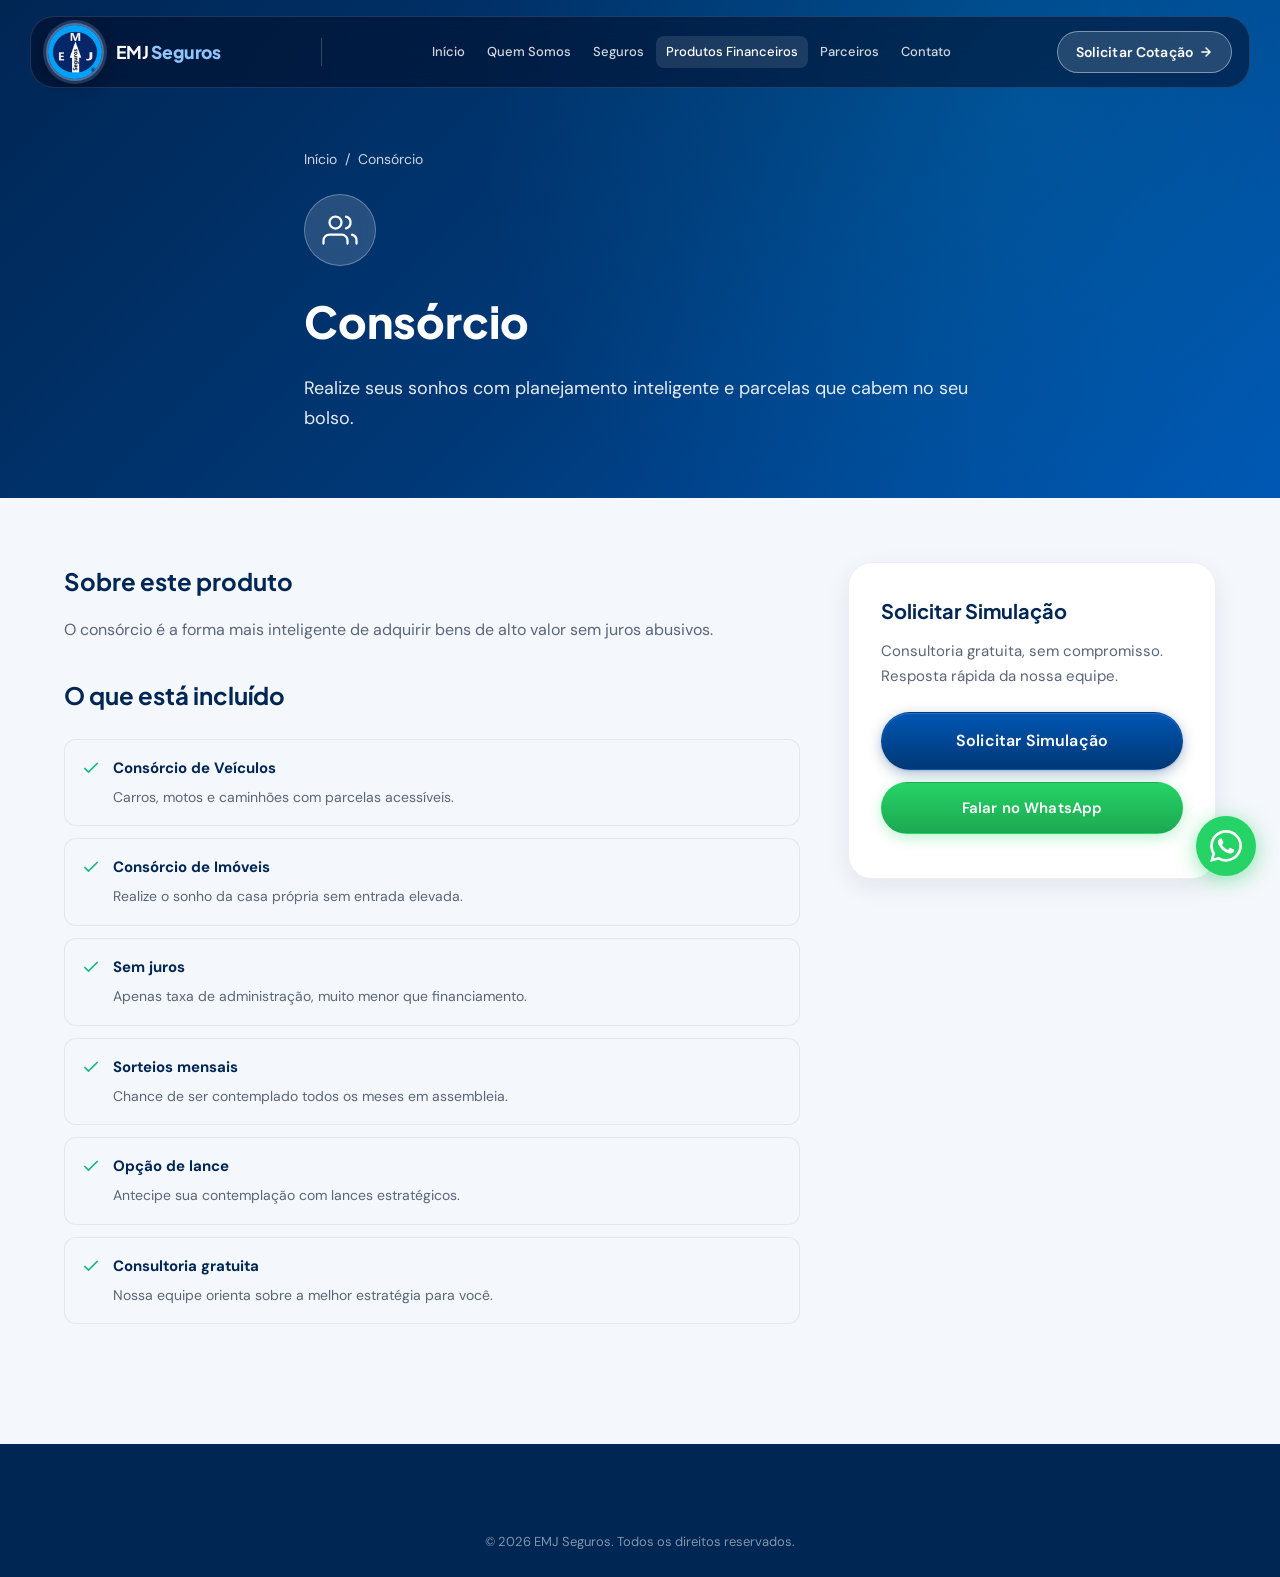
==== pages/consorcio.html @ 007adc5f "Instalação da tag do Google e eventos de conversão" ====
<!DOCTYPE html>
<html lang="pt-BR">
<head>
  <meta charset="UTF-8">
  <meta name="viewport" content="width=device-width, initial-scale=1.0">
  <meta name="description" content="Consórcio EMJ Seguros — veículos, imóveis e investimentos sem juros.">
  <title>Consórcio | EMJ Seguros</title>
  <link rel="stylesheet" href="../style.css">
  <!-- Google tag (gtag.js) -->
  <script async src="https://www.googletagmanager.com/gtag/js?id=G-F6EQVCPVZE"></script>
  <script>
    window.dataLayer = window.dataLayer || [];
    function gtag(){dataLayer.push(arguments);}
    gtag('js', new Date());

    gtag('config', 'G-F6EQVCPVZE');
  </script>
</head>
<body>
  <header class="header scrolled"><div class="container header-inner">
    <a href="../index.html" class="logo">
      <div class="logo-frame"><img src="../assets/logo-emj.png" alt="EMJ Seguros" class="logo-img" width="46" height="46"></div>
      <span class="logo-text">EMJ <strong>Seguros</strong></span>
    </a>
    <div class="logo-divider" aria-hidden="true"></div>
    <nav class="nav"><a href="../index.html#inicio" class="nav-link">Início</a><a href="../index.html#quem-somos" class="nav-link">Quem Somos</a><a href="../index.html#seguros" class="nav-link">Seguros</a><a href="../index.html#produtos-financeiros" class="nav-link active">Produtos Financeiros</a><a href="../index.html#parceiros" class="nav-link">Parceiros</a><a href="../index.html#contato" class="nav-link">Contato</a><a href="../index.html#contato" class="btn btn-primary btn-sm btn-mobile-cta">Solicitar Cotação</a></nav>
    <a href="../index.html#contato" class="btn btn-primary btn-sm header-cta">Solicitar Cotação <svg width="14" height="14" viewBox="0 0 24 24" fill="none" stroke="currentColor" stroke-width="2.5" stroke-linecap="round" stroke-linejoin="round"><path d="M5 12h14M12 5l7 7-7 7"/></svg></a>
    <button class="menu-toggle" aria-label="Abrir menu" aria-expanded="false"><span></span><span></span><span></span></button>
  </div></header>
  <main>
    <section class="page-hero"><div class="container page-hero-content">
      <nav class="breadcrumb"><a href="../index.html">Início</a> / <span>Consórcio</span></nav>
      <div class="page-hero-icon"><svg width="36" height="36" viewBox="0 0 24 24" fill="none" stroke="currentColor" stroke-width="1.5" stroke-linecap="round" stroke-linejoin="round"><path d="M17 21v-2a4 4 0 00-4-4H5a4 4 0 00-4 4v2"/><circle cx="9" cy="7" r="4"/><path d="M23 21v-2a4 4 0 00-3-3.87"/><path d="M16 3.13a4 4 0 010 7.75"/></svg></div>
      <h1>Consórcio</h1>
      <p>Realize seus sonhos com planejamento inteligente e parcelas que cabem no seu bolso.</p>
    </div></section>
    <section class="page-content"><div class="container content-grid">
      <article class="content-main">
        <h2>Sobre este produto</h2>
        <p>O consórcio é a forma mais inteligente de adquirir bens de alto valor sem juros abusivos.</p>
        <h2>O que está incluído</h2>
        <ul class="coverage-list">
          <li class="coverage-item"><svg width="20" height="20" viewBox="0 0 24 24" fill="none" stroke="currentColor" stroke-width="2"><polyline points="20 6 9 17 4 12"/></svg><div><strong>Consórcio de Veículos</strong><span>Carros, motos e caminhões com parcelas acessíveis.</span></div></li>
          <li class="coverage-item"><svg width="20" height="20" viewBox="0 0 24 24" fill="none" stroke="currentColor" stroke-width="2"><polyline points="20 6 9 17 4 12"/></svg><div><strong>Consórcio de Imóveis</strong><span>Realize o sonho da casa própria sem entrada elevada.</span></div></li>
          <li class="coverage-item"><svg width="20" height="20" viewBox="0 0 24 24" fill="none" stroke="currentColor" stroke-width="2"><polyline points="20 6 9 17 4 12"/></svg><div><strong>Sem juros</strong><span>Apenas taxa de administração, muito menor que financiamento.</span></div></li>
          <li class="coverage-item"><svg width="20" height="20" viewBox="0 0 24 24" fill="none" stroke="currentColor" stroke-width="2"><polyline points="20 6 9 17 4 12"/></svg><div><strong>Sorteios mensais</strong><span>Chance de ser contemplado todos os meses em assembleia.</span></div></li>
          <li class="coverage-item"><svg width="20" height="20" viewBox="0 0 24 24" fill="none" stroke="currentColor" stroke-width="2"><polyline points="20 6 9 17 4 12"/></svg><div><strong>Opção de lance</strong><span>Antecipe sua contemplação com lances estratégicos.</span></div></li>
          <li class="coverage-item"><svg width="20" height="20" viewBox="0 0 24 24" fill="none" stroke="currentColor" stroke-width="2"><polyline points="20 6 9 17 4 12"/></svg><div><strong>Consultoria gratuita</strong><span>Nossa equipe orienta sobre a melhor estratégia para você.</span></div></li>
        </ul>
      </article>
      <aside class="sidebar-card">
        <h3>Solicitar Simulação</h3>
        <p>Consultoria gratuita, sem compromisso. Resposta rápida da nossa equipe.</p>
        <a href="../index.html#contato" class="btn btn-primary btn-lg">Solicitar Simulação</a>
        <a href="#" class="btn btn-whatsapp" data-whatsapp="Olá! Gostaria de simular um Consórcio.">Falar no WhatsApp</a>
      </aside>
    </div></section>
  </main>
  <footer class="footer"><div class="container"><div class="footer-bottom"><p>© 2026 EMJ Seguros. Todos os direitos reservados.</p></div></div></footer>
  <a href="#" class="whatsapp-float" aria-label="WhatsApp"><svg viewBox="0 0 24 24" fill="white" xmlns="http://www.w3.org/2000/svg"><path d="M17.472 14.382c-.297-.149-1.758-.867-2.03-.967-.273-.099-.471-.148-.67.15-.197.297-.767.966-.94 1.164-.173.199-.347.223-.644.075-.297-.15-1.255-.463-2.39-1.475-.883-.788-1.48-1.761-1.653-2.059-.173-.297-.018-.458.13-.606.134-.133.298-.347.446-.52.149-.174.198-.298.298-.497.099-.198.05-.371-.025-.52-.075-.149-.669-1.612-.916-2.207-.242-.579-.487-.5-.669-.51-.173-.008-.371-.01-.57-.01-.198 0-.52.074-.792.372-.272.297-1.04 1.016-1.04 2.479 0 1.462 1.065 2.875 1.213 3.074.149.198 2.096 3.2 5.077 4.487.709.306 1.262.489 1.694.625.712.227 1.36.195 1.871.118.571-.085 1.758-.719 2.006-1.413.248-.694.248-1.289.173-1.413-.074-.124-.272-.198-.57-.347m-5.421 7.403h-.004a9.87 9.87 0 01-5.031-1.378l-.361-.214-3.741.982.998-3.648-.235-.374a9.86 9.86 0 01-1.51-5.26c.001-5.45 4.436-9.884 9.888-9.884 2.64 0 5.122 1.03 6.988 2.898a9.825 9.825 0 012.893 6.994c-.003 5.45-4.435 9.884-9.885 9.884m8.413-18.297A11.815 11.815 0 0012.05 0C5.495 0 .16 5.335.157 11.892c0 2.096.547 4.142 1.588 5.945L.057 24l6.305-1.654a11.882 11.882 0 005.683 1.448h.005c6.554 0 11.89-5.335 11.893-11.893a11.821 11.821 0 00-3.48-8.413z"/></svg></a>
  <script src="../script.js"></script>
</body>
</html>
---- style.css ----
/* ============================================================
   EMJ Seguros — Design System
   Navbar flutuante · Hero full-bleed · Cards com imagens
   ============================================================ */
@import url('https://fonts.googleapis.com/css2?family=DM+Sans:opsz,wght@9..40,400;9..40,500;9..40,600;9..40,700&family=Plus+Jakarta+Sans:wght@500;600;700;800&display=swap');

:root {
  --primary:       #003876;
  --primary-dark:  #002654;
  --primary-light: #0056b3;
  --accent:        #00a3e0;
  --accent-soft:   rgba(0,163,224,0.12);
  --success:       #10b981;
  --error:         #ef4444;

  --text:          #1a2332;
  --text-muted:    #5a6578;
  --text-light:    #8892a4;

  --bg:            #f4f7fb;
  --bg-white:      #ffffff;
  --bg-glass:      rgba(255,255,255,0.72);
  --border:        rgba(0,56,118,0.08);
  --border-strong: rgba(0,56,118,0.15);

  --shadow-sm: 0 2px 8px rgba(0,38,84,0.06);
  --shadow-md: 0 8px 24px rgba(0,38,84,0.08);
  --shadow-lg: 0 16px 48px rgba(0,38,84,0.12);
  --shadow-xl: 0 24px 64px rgba(0,38,84,0.16);

  --radius-sm:   8px;
  --radius-md:   12px;
  --radius-lg:   16px;
  --radius-xl:   24px;
  --radius-full: 9999px;

  --font-body:    'DM Sans', system-ui, sans-serif;
  --font-heading: 'Plus Jakarta Sans', system-ui, sans-serif;

  --header-h:  84px;
  --transition: 0.3s cubic-bezier(0.4,0,0.2,1);
  --container: 1200px;
}

*, *::before, *::after { box-sizing: border-box; margin: 0; padding: 0; }

html { scroll-behavior: smooth; scroll-padding-top: var(--header-h); }

body {
  font-family: var(--font-body);
  font-size: 16px;
  line-height: 1.6;
  color: var(--text);
  background: var(--bg);
  overflow-x: hidden;
  -webkit-font-smoothing: antialiased;
}

img  { max-width: 100%; height: auto; display: block; }
a    { color: inherit; text-decoration: none; transition: color var(--transition); }
ul   { list-style: none; }

.container { width: 100%; max-width: var(--container); margin: 0 auto; padding: 0 24px; }
.section    { padding: 96px 0; }

.section-header { text-align: center; max-width: 680px; margin: 0 auto 56px; }

.section-tag {
  display: inline-block;
  font-size: 0.8125rem; font-weight: 600; letter-spacing: 0.08em; text-transform: uppercase;
  color: var(--accent); background: var(--accent-soft);
  padding: 6px 14px; border-radius: var(--radius-full); margin-bottom: 16px;
}

.section-title {
  font-family: var(--font-heading);
  font-size: clamp(1.75rem,4vw,2.5rem); font-weight: 800; line-height: 1.2;
  color: var(--primary-dark); margin-bottom: 16px;
}

.section-subtitle { font-size: 1.0625rem; color: var(--text-muted); line-height: 1.7; }

/* ── Buttons ── */
.btn {
  display: inline-flex; align-items: center; justify-content: center; gap: 8px;
  font-family: var(--font-body); font-size: 0.9375rem; font-weight: 600;
  padding: 13px 26px; border-radius: var(--radius-full); border: 1.5px solid transparent;
  cursor: pointer; transition: all 0.28s cubic-bezier(0.4,0,0.2,1);
  white-space: nowrap; position: relative; overflow: hidden;
  letter-spacing: 0.01em; text-decoration: none;
}

.btn::after {
  content: ''; position: absolute; inset: 0;
  background: linear-gradient(105deg, transparent 40%, rgba(255,255,255,0.18) 50%, transparent 60%);
  transform: translateX(-100%); transition: transform 0.5s ease; pointer-events: none;
}
.btn:hover::after { transform: translateX(100%); }

.btn-primary {
  background: linear-gradient(to bottom, #0056b3 0%, #003876 100%);
  color: #fff; border-color: transparent;
  box-shadow: 0 1px 2px rgba(0,38,84,0.15), 0 4px 14px rgba(0,56,118,0.32), inset 0 1px 0 rgba(255,255,255,0.15);
}
.btn-primary:hover {
  transform: translateY(-2px);
  background: linear-gradient(to bottom, #0069d9 0%, #003876 100%);
  box-shadow: 0 2px 4px rgba(0,38,84,0.10), 0 8px 24px rgba(0,56,118,0.42), inset 0 1px 0 rgba(255,255,255,0.18);
}
.btn-primary:active {
  transform: translateY(0);
  background: linear-gradient(to bottom, #004fa3 0%, #002e5e 100%);
  box-shadow: 0 2px 8px rgba(0,56,118,0.28);
}

.btn-outline {
  background: transparent; color: var(--primary); border-color: var(--primary);
}
.btn-outline:hover { background: var(--primary); color: #fff; box-shadow: 0 4px 14px rgba(0,56,118,0.25); }

.btn-whatsapp {
  background: linear-gradient(to bottom, #25d366 0%, #1da851 100%);
  color: #fff; box-shadow: 0 4px 14px rgba(37,211,102,0.30);
}
.btn-whatsapp:hover {
  transform: translateY(-2px);
  box-shadow: 0 6px 20px rgba(37,211,102,0.42);
  background: linear-gradient(to bottom, #2ee870 0%, #17923f 100%);
}

.btn-hero-ghost {
  background: rgba(255,255,255,0.12); color: #fff;
  border: 1.5px solid rgba(255,255,255,0.5); backdrop-filter: blur(6px);
}
.btn-hero-ghost:hover { background: rgba(255,255,255,0.22); border-color: #fff; transform: translateY(-2px); }

.btn-sm  { padding: 9px 18px; font-size: 0.875rem; gap: 6px; }
.btn-lg  { padding: 15px 32px; font-size: 1rem; gap: 10px; }

.btn svg { transition: transform 0.25s ease; flex-shrink: 0; }
.btn:hover svg { transform: translateX(3px); }

/* ── Header / Navbar flutuante ── */
.header {
  position: fixed;
  top: 16px; left: 50%; transform: translateX(-50%);
  z-index: 1000;
  width: calc(100% - 48px); max-width: 1220px; height: 72px;
  background: rgba(0,10,36,0.52);
  backdrop-filter: blur(20px); -webkit-backdrop-filter: blur(20px);
  border: 1px solid rgba(255,255,255,0.13);
  border-radius: 24px;
  transition: all 0.4s cubic-bezier(0.4,0,0.2,1);
}
.header.scrolled {
  background: #fff;
  backdrop-filter: none;
  border-color: rgba(0,32,96,0.08);
  box-shadow: 0 4px 6px rgba(0,32,96,0.04), 0 12px 32px rgba(0,32,96,0.11);
  top: 12px;
}

/* Links no estado transparente (sobre o hero) */
.header:not(.scrolled) .nav-link         { color: rgba(255,255,255,0.82); }
.header:not(.scrolled) .nav-link:hover,
.header:not(.scrolled) .nav-link.active  { color: #fff; background: rgba(255,255,255,0.11); }
.header:not(.scrolled) .logo-text        { color: #fff; }
.header:not(.scrolled) .logo-text strong { color: #93c5fd; }
.header:not(.scrolled) .menu-toggle span { background: #fff; }
.header:not(.scrolled) .header-cta {
  background: rgba(255,255,255,0.14);
  border: 1.5px solid rgba(255,255,255,0.42);
  color: #fff; box-shadow: none;
}
.header:not(.scrolled) .header-cta:hover {
  background: rgba(255,255,255,0.26);
  border-color: rgba(255,255,255,0.75);
}

/* Separador decorativo entre logo e nav */
.header:not(.scrolled) .logo-divider { background: rgba(255,255,255,0.2); }
.header.scrolled       .logo-divider { background: rgba(0,32,96,0.12); }

.header-inner {
  display: flex; align-items: center; justify-content: space-between;
  height: 100%; padding: 0 8px 0 6px; gap: 16px;
}

/* ── Logo com destaque especial ── */
.logo {
  display: flex; align-items: center; gap: 12px;
  font-family: var(--font-heading); font-weight: 700;
  color: var(--primary); text-decoration: none;
  flex-shrink: 0;
}

/* Moldura ao redor do círculo da logo */
.logo-frame {
  display: flex; align-items: center; justify-content: center;
  width: 58px; height: 58px; border-radius: 50%; flex-shrink: 0;
  overflow: hidden;
  border: 2px solid rgba(255,255,255,0.35);
  box-shadow: 0 0 0 3px rgba(147,197,253,0.22), 0 4px 16px rgba(0,0,0,0.32);
  background: #002060;
  transition: box-shadow var(--transition), transform var(--transition);
}
.logo:hover .logo-frame {
  box-shadow: 0 0 0 4px rgba(147,197,253,0.45), 0 6px 20px rgba(0,0,0,0.36);
  transform: scale(1.05);
}
.header.scrolled .logo-frame {
  border-color: rgba(0,32,96,0.18);
  box-shadow: 0 0 0 3px rgba(0,32,96,0.10), 0 2px 12px rgba(0,32,96,0.18);
}

.logo-img {
  width: 58px; height: 58px; object-fit: cover; display: block;
  transition: transform var(--transition);
}

/* Separador vertical logo | nav */
.logo-divider {
  width: 1px; height: 28px; flex-shrink: 0;
  background: rgba(255,255,255,0.2);
  margin: 0 4px;
}

.logo-text         { font-size: 1.1rem; color: var(--primary-dark); letter-spacing: -0.01em; }
.logo-text strong  { font-weight: 800; color: var(--primary); }

.logo-icon {
  width: 44px; height: 44px;
  background: linear-gradient(135deg, var(--primary) 0%, var(--accent) 100%);
  border-radius: 50%; display: flex; align-items: center; justify-content: center;
  color: #fff; font-size: 0.75rem; font-weight: 800; flex-shrink: 0;
}

.nav { display: flex; align-items: center; gap: 2px; }

.nav-link {
  font-size: 0.8125rem; font-weight: 500; color: var(--text-muted);
  padding: 6px 10px; border-radius: var(--radius-sm); transition: all var(--transition);
  white-space: nowrap;
}
.nav-link:hover, .nav-link.active { color: var(--primary); background: var(--accent-soft); }

.header-cta { flex-shrink: 0; }

.menu-toggle {
  display: none; flex-direction: column; gap: 5px;
  background: none; border: none; cursor: pointer; padding: 8px;
}
.menu-toggle span {
  display: block; width: 24px; height: 2px;
  background: var(--primary); border-radius: 2px; transition: all var(--transition);
}
.menu-toggle.active span:nth-child(1) { transform: rotate(45deg) translate(5px,5px); }
.menu-toggle.active span:nth-child(2) { opacity: 0; }
.menu-toggle.active span:nth-child(3) { transform: rotate(-45deg) translate(5px,-5px); }

/* ── Hero full-bleed ── */
.hero {
  position: relative; min-height: 100vh;
  display: flex; flex-direction: column; justify-content: center;
  padding-top: var(--header-h); overflow: hidden;
}
.hero-bg-img { position: absolute; inset: 0; z-index: 0; }
.hero-bg-img img { width: 100%; height: 100%; object-fit: cover; object-position: center 30%; }
.hero-overlay {
  position: absolute; inset: 0; z-index: 1;
  background: linear-gradient(105deg,
    rgba(0,22,60,0.82) 0%, rgba(0,38,84,0.72) 35%,
    rgba(0,56,118,0.45) 60%, rgba(0,56,118,0.10) 100%);
}
.hero-body {
  position: relative; z-index: 2;
  display: flex; flex-direction: column; justify-content: center;
  min-height: calc(100vh - var(--header-h));
  padding-top: 48px; padding-bottom: 80px;
}
.hero-content { max-width: 640px; }

.hero-badge {
  display: inline-flex; align-items: center; gap: 8px;
  font-size: 0.8125rem; font-weight: 600; color: rgba(255,255,255,0.9);
  background: rgba(255,255,255,0.15); backdrop-filter: blur(8px);
  border: 1px solid rgba(255,255,255,0.25);
  padding: 8px 16px; border-radius: var(--radius-full); margin-bottom: 24px;
  animation: fadeInUp 0.6s ease forwards;
}
.hero-badge-dot { width: 8px; height: 8px; background: #4ade80; border-radius: 50%; animation: pulse 2s infinite; }

.hero-title {
  font-family: var(--font-heading);
  font-size: clamp(2rem,5vw,3.5rem); font-weight: 800; line-height: 1.15;
  color: #fff; margin-bottom: 20px;
  text-shadow: 0 2px 16px rgba(0,0,0,0.3);
  animation: fadeInUp 0.6s ease 0.1s forwards; opacity: 0;
}
.hero-title span { color: #7dd3fc; }

.hero-text {
  font-size: 1.125rem; color: rgba(255,255,255,0.85); line-height: 1.75; margin-bottom: 36px;
  animation: fadeInUp 0.6s ease 0.2s forwards; opacity: 0;
}
.hero-actions {
  display: flex; flex-wrap: wrap; gap: 16px; margin-bottom: 40px;
  animation: fadeInUp 0.6s ease 0.3s forwards; opacity: 0;
}
.hero-trust {
  display: flex; flex-wrap: wrap; gap: 20px;
  animation: fadeInUp 0.6s ease 0.4s forwards; opacity: 0;
}
.hero-trust-item {
  display: flex; align-items: center; gap: 7px;
  font-size: 0.8125rem; font-weight: 500; color: rgba(255,255,255,0.75);
}
.hero-trust-item svg { flex-shrink: 0; opacity: 0.9; }

/* ── Cards ── */
.cards-grid { display: grid; grid-template-columns: repeat(auto-fill,minmax(280px,1fr)); gap: 24px; }

.card {
  background: var(--bg-white); border-radius: var(--radius-lg);
  border: 1px solid var(--border); padding: 32px;
  transition: all var(--transition); box-shadow: var(--shadow-sm);
}
.card:hover { transform: translateY(-4px); box-shadow: var(--shadow-lg); border-color: var(--border-strong); }

.card-icon {
  width: 56px; height: 56px; border-radius: var(--radius-md);
  background: linear-gradient(135deg,var(--accent-soft) 0%,rgba(0,56,118,0.06) 100%);
  display: flex; align-items: center; justify-content: center;
  font-size: 1.5rem; margin-bottom: 20px; transition: transform var(--transition);
}
.card:hover .card-icon { transform: scale(1.08); }
.card-title { font-family: var(--font-heading); font-size: 1.125rem; font-weight: 700; color: var(--primary-dark); margin-bottom: 10px; }
.card-text  { font-size: 0.9375rem; color: var(--text-muted); line-height: 1.65; }

/* ── Diferenciais ── */
.differentials { background: var(--bg-white); }

.diff-grid {
  display: grid;
  grid-template-columns: repeat(3, 1fr);
  border: 1px solid var(--border);
  border-radius: var(--radius-xl);
  overflow: hidden;
  background: var(--bg-white);
  box-shadow: var(--shadow-sm);
}

.diff-item {
  padding: 36px 32px;
  border-right: 1px solid var(--border);
  border-bottom: 1px solid var(--border);
  position: relative;
  transition: background var(--transition);
  overflow: hidden;
}
.diff-item:nth-child(3n)       { border-right: none; }
.diff-item:nth-last-child(-n+3){ border-bottom: none; }
.diff-item:hover               { background: var(--bg); }

.diff-item::before {
  content: '';
  position: absolute;
  top: 0; left: 0; right: 0;
  height: 2px;
  background: linear-gradient(90deg, var(--accent) 0%, var(--primary) 100%);
  transform: scaleX(0);
  transform-origin: left;
  transition: transform 0.35s cubic-bezier(0.4,0,0.2,1);
}
.diff-item:hover::before { transform: scaleX(1); }

.diff-icon {
  width: 44px; height: 44px;
  background: var(--accent-soft);
  border-radius: var(--radius-md);
  display: flex; align-items: center; justify-content: center;
  color: var(--accent);
  margin-bottom: 20px;
  transition: background var(--transition), color var(--transition);
}
.diff-item:hover .diff-icon {
  background: var(--primary);
  color: #fff;
}

.diff-title {
  font-family: var(--font-heading);
  font-size: 1rem; font-weight: 700;
  color: var(--primary-dark);
  margin-bottom: 10px;
  line-height: 1.3;
}

.diff-text {
  font-size: 0.875rem;
  color: var(--text-muted);
  line-height: 1.7;
  margin: 0;
}

@media (max-width: 900px) {
  .diff-grid { grid-template-columns: repeat(2, 1fr); }
  .diff-item:nth-child(3n)       { border-right: 1px solid var(--border); }
  .diff-item:nth-child(2n)       { border-right: none; }
  .diff-item:nth-last-child(-n+3){ border-bottom: 1px solid var(--border); }
  .diff-item:nth-last-child(-n+2){ border-bottom: none; }
}

@media (max-width: 560px) {
  .diff-grid { grid-template-columns: 1fr; }
  .diff-item { border-right: none !important; }
  .diff-item:last-child { border-bottom: none; }
  .diff-item:nth-last-child(-n+2){ border-bottom: 1px solid var(--border); }
}

/* ── About ── */
.about-grid { display: grid; grid-template-columns: 1fr 1fr; gap: 64px; align-items: center; }
.about-image { border-radius: var(--radius-xl); overflow: hidden; box-shadow: var(--shadow-lg); position: relative; }

.about-image--logo {
  display: flex;
  align-items: center;
  justify-content: center;
  background: linear-gradient(135deg, var(--primary-dark) 0%, var(--primary) 55%, var(--primary-light) 100%);
  padding: 64px 48px;
  box-shadow: var(--shadow-xl);
}
.about-image--logo img {
  width: 100%;
  max-width: 260px;
  height: auto;
}
.about-image img { width: 100%; aspect-ratio: 4/3; object-fit: cover; }
.about-image::after { content:''; position:absolute; inset:0; border:1px solid var(--border); border-radius:var(--radius-xl); pointer-events:none; }
.about-content p { color: var(--text-muted); margin-bottom: 16px; line-height: 1.75; }
.about-content p:last-of-type { margin-bottom: 32px; }

.stats-grid { display: grid; grid-template-columns: repeat(2,1fr); gap: 20px; }
.stat-item {
  background: var(--bg); border-radius: var(--radius-lg); padding: 24px; text-align: center;
  border: 1px solid var(--border); transition: all var(--transition);
}
.stat-item:hover { background: var(--bg-white); box-shadow: var(--shadow-md); }
.stat-number { font-family: var(--font-heading); font-size: 2rem; font-weight: 800; color: var(--primary); line-height: 1; margin-bottom: 6px; }
.stat-label  { font-size: 0.8125rem; color: var(--text-muted); font-weight: 500; }

/* ── Products ── */
.products { background: var(--bg); }
.product-card {
  background: var(--bg-white); border-radius: var(--radius-lg); overflow: hidden;
  border: 1px solid var(--border); box-shadow: var(--shadow-sm);
  transition: all var(--transition); display: flex; flex-direction: column;
}
.product-card:hover { transform: translateY(-6px); box-shadow: var(--shadow-lg); }

.product-card-image { height: 180px; overflow: hidden; position: relative; background: var(--bg); }
.product-card-image img {
  width: 100%; height: 100%; object-fit: cover; object-position: center;
  transition: transform 0.5s cubic-bezier(0.4,0,0.2,1);
}
.product-card:hover .product-card-image img { transform: scale(1.06); }
.product-card-image::after {
  content:''; position:absolute; bottom:0; left:0; right:0; height:40%;
  background: linear-gradient(to top,rgba(0,22,60,0.18),transparent); pointer-events:none;
}

.product-card-body { padding: 24px; flex: 1; display: flex; flex-direction: column; }
.product-card-title { font-family: var(--font-heading); font-size: 1.125rem; font-weight: 700; color: var(--primary-dark); margin-bottom: 10px; }
.product-card-text  { font-size: 0.875rem; color: var(--text-muted); line-height: 1.6; margin-bottom: 20px; flex: 1; }
.product-card-link  { display: inline-flex; align-items: center; gap: 6px; font-size: 0.875rem; font-weight: 600; color: var(--accent); transition: gap var(--transition); }
.product-card:hover .product-card-link { gap: 10px; }

/* ── Financial ── */
.financial { background: var(--bg-white); }

/* ── Serviços Residenciais ── */
.services-residenciais { background: var(--bg); }

.services-more-banner {
  display: flex;
  align-items: center;
  gap: 28px;
  margin-top: 40px;
  padding: 28px 36px;
  background: linear-gradient(135deg, var(--primary-dark) 0%, var(--primary) 60%, var(--primary-light) 100%);
  border-radius: var(--radius-xl);
  color: #fff;
  position: relative;
  overflow: hidden;
}
.services-more-banner::before {
  content: '';
  position: absolute;
  inset: 0;
  background: radial-gradient(circle at 90% 50%, rgba(0,163,224,0.18) 0%, transparent 55%);
  pointer-events: none;
}

.services-more-icons {
  display: flex;
  gap: 8px;
  flex-shrink: 0;
  position: relative;
  z-index: 1;
}
.services-more-icons span {
  width: 46px; height: 46px;
  background: rgba(255,255,255,0.14);
  border: 1px solid rgba(255,255,255,0.22);
  border-radius: var(--radius-md);
  display: flex; align-items: center; justify-content: center;
  font-size: 1.3rem;
  backdrop-filter: blur(4px);
  transition: background var(--transition);
}
.services-more-icons span:hover { background: rgba(255,255,255,0.24); }

.services-more-text {
  flex: 1;
  position: relative;
  z-index: 1;
}
.services-more-text strong {
  display: block;
  font-family: var(--font-heading);
  font-size: 1.125rem;
  font-weight: 700;
  margin-bottom: 6px;
}
.services-more-text span {
  font-size: 0.9375rem;
  opacity: 0.85;
  line-height: 1.5;
}

.services-more-banner .btn { position: relative; z-index: 1; flex-shrink: 0; }

/* ── Partners — Marquee infinito ── */
.partners { background: var(--bg); }

.partners-marquee-wrap {
  position: relative; overflow: hidden;
  mask-image: linear-gradient(to right,transparent 0%,black 8%,black 92%,transparent 100%);
  -webkit-mask-image: linear-gradient(to right,transparent 0%,black 8%,black 92%,transparent 100%);
}

.partners-marquee { display: flex; width: max-content; }
.partners-track   { display: flex; gap: 20px; padding: 8px 10px; animation: marqueeScroll 32s linear infinite; flex-shrink: 0; }

@keyframes marqueeScroll {
  0%   { transform: translateX(0); }
  100% { transform: translateX(-50%); }
}

.partner-logo {
  background: var(--bg-white); border: 1px solid var(--border); border-radius: var(--radius-lg);
  padding: 18px 28px; display: flex; align-items: center; justify-content: center;
  min-width: 160px; min-height: 90px;
  transition: all var(--transition); flex-shrink: 0; box-shadow: var(--shadow-sm);
}
.partner-logo:hover { transform: translateY(-4px); box-shadow: var(--shadow-md); border-color: var(--accent); }

.partner-logo img {
  max-width: 130px; max-height: 56px;
  width: auto; height: auto;
  object-fit: contain;
}

/* ── Testimonials ── */
.testimonials { background: var(--bg-white); }
.testimonial-carousel { position: relative; max-width: 720px; margin: 0 auto; overflow: hidden; }
.testimonial-track    { display: flex; transition: transform 0.5s cubic-bezier(0.4,0,0.2,1); }
.testimonial-slide    { min-width: 100%; padding: 0 8px; }

.testimonial-card { background: var(--bg); border-radius: var(--radius-xl); padding: 40px; border: 1px solid var(--border); text-align: center; }
.testimonial-stars  { color: #fbbf24; font-size: 1.25rem; letter-spacing: 4px; margin-bottom: 20px; }
.testimonial-text   { font-size: 1.0625rem; color: var(--text); line-height: 1.75; font-style: italic; margin-bottom: 24px; }
.testimonial-author strong { display: block; font-weight: 700; color: var(--primary-dark); }
.testimonial-author span   { font-size: 0.875rem; color: var(--text-muted); }

.testimonial-dots       { display: flex; justify-content: center; gap: 8px; margin-top: 32px; }
.testimonial-dot        { width: 10px; height: 10px; border-radius: 50%; background: var(--border-strong); border: none; cursor: pointer; transition: all var(--transition); padding: 0; }
.testimonial-dot.active { background: var(--primary); width: 28px; border-radius: var(--radius-full); }

/* ── Contact / Form ── */
.contact { background: linear-gradient(180deg,var(--bg) 0%,#e8f2fa 100%); }
.contact-wrapper { display: grid; grid-template-columns: 1fr 1.2fr; gap: 48px; align-items: start; }

.contact-info h3  { font-family: var(--font-heading); font-size: 1.5rem; font-weight: 700; color: var(--primary-dark); margin-bottom: 16px; }
.contact-info > p { color: var(--text-muted); margin-bottom: 32px; line-height: 1.7; }
.contact-list li  { display: flex; align-items: flex-start; gap: 14px; margin-bottom: 20px; color: var(--text-muted); }
.contact-list-icon { width: 44px; height: 44px; background: var(--accent-soft); border-radius: var(--radius-md); display: flex; align-items: center; justify-content: center; flex-shrink: 0; color: var(--primary); }

.contact-form-card { background: var(--bg-white); border-radius: var(--radius-xl); padding: 40px; box-shadow: var(--shadow-lg); border: 1px solid var(--border); }
.form-group       { margin-bottom: 20px; }
.form-group label { display: block; font-size: 0.875rem; font-weight: 600; color: var(--text); margin-bottom: 8px; }
.form-group label .required { color: var(--error); }

.form-control {
  width: 100%; padding: 14px 16px;
  font-family: var(--font-body); font-size: 0.9375rem; color: var(--text);
  background: var(--bg); border: 1px solid var(--border-strong); border-radius: var(--radius-md);
  transition: all var(--transition);
}
.form-control:focus { outline: none; border-color: var(--accent); box-shadow: 0 0 0 3px var(--accent-soft); background: var(--bg-white); }
.form-control.error { border-color: var(--error); box-shadow: 0 0 0 3px rgba(239,68,68,0.1); }

textarea.form-control { min-height: 120px; resize: vertical; }

.form-error        { font-size: 0.8125rem; color: var(--error); margin-top: 6px; display: none; }
.form-error.visible{ display: block; }

.form-submit { width: 100%; margin-top: 8px; }
.form-note   { font-size: 0.75rem; color: var(--text-light); margin-top: 16px; text-align: center; }

.form-success       { display: none; text-align: center; padding: 32px; }
.form-success.visible{ display: block; }
.form-success-icon  { width: 64px; height: 64px; background: rgba(16,185,129,0.12); border-radius: 50%; display: flex; align-items: center; justify-content: center; margin: 0 auto 16px; font-size: 1.75rem; }
.form-body.hidden   { display: none; }

/* ── Footer ── */
.footer { background: var(--primary-dark); color: rgba(255,255,255,0.85); padding: 64px 0 0; }
.footer-grid { display: grid; grid-template-columns: 1.5fr repeat(3,1fr); gap: 40px; padding-bottom: 48px; border-bottom: 1px solid rgba(255,255,255,0.1); }
.footer .logo { color: #fff; margin-bottom: 16px; }
.footer-desc  { font-size: 0.9375rem; line-height: 1.7; opacity: 0.8; margin-bottom: 24px; }

.footer-social   { display: flex; gap: 12px; }
.footer-social a { width: 40px; height: 40px; border-radius: var(--radius-md); background: rgba(255,255,255,0.1); display: flex; align-items: center; justify-content: center; transition: all var(--transition); }
.footer-social a:hover { background: var(--accent); transform: translateY(-2px); }

.footer-title { font-family: var(--font-heading); font-size: 0.9375rem; font-weight: 700; color: #fff; margin-bottom: 20px; text-transform: uppercase; letter-spacing: 0.05em; }
.footer-links li   { margin-bottom: 10px; }
.footer-links a    { font-size: 0.875rem; opacity: 0.75; transition: all var(--transition); }
.footer-links a:hover { opacity: 1; color: var(--accent); padding-left: 4px; }
.footer-bottom { padding: 24px 0; text-align: center; font-size: 0.8125rem; opacity: 0.6; }

/* ── WhatsApp Float ── */
.whatsapp-float {
  position: fixed; bottom: 24px; right: 24px; z-index: 999;
  width: 60px; height: 60px; background: #25d366; border-radius: 50%;
  display: flex; align-items: center; justify-content: center;
  box-shadow: 0 4px 20px rgba(37,211,102,0.5);
  transition: all var(--transition); animation: whatsappPulse 2s infinite;
}
.whatsapp-float:hover { transform: scale(1.1); }
.whatsapp-float svg   { width: 32px; height: 32px; fill: #fff; }

/* ── Page Hero (sub-páginas) ── */
.page-hero {
  padding: calc(var(--header-h) + 64px) 0 64px;
  background: linear-gradient(135deg,var(--primary-dark) 0%,var(--primary) 50%,var(--primary-light) 100%);
  color: #fff; position: relative; overflow: hidden;
}
.page-hero::before { content:''; position:absolute; inset:0; background:radial-gradient(circle at 80% 20%,rgba(0,163,224,0.2) 0%,transparent 50%); }
.page-hero-content { position: relative; z-index: 1; max-width: 720px; }
.page-hero-icon {
  display: inline-flex; align-items: center; justify-content: center;
  width: 72px; height: 72px; margin-bottom: 20px; border-radius: 50%;
  background: rgba(255,255,255,0.15); backdrop-filter: blur(8px);
  border: 1.5px solid rgba(255,255,255,0.3);
  color: #fff;
}
.page-hero-icon svg { width: 36px; height: 36px; }
.page-hero h1      { font-family: var(--font-heading); font-size: clamp(1.75rem,4vw,2.75rem); font-weight: 800; margin-bottom: 16px; }
.page-hero p       { font-size: 1.125rem; opacity: 0.9; line-height: 1.7; }

.breadcrumb { display: flex; align-items: center; gap: 8px; font-size: 0.875rem; margin-bottom: 24px; opacity: 0.8; }
.breadcrumb a:hover { opacity: 1; color: var(--accent); }

.page-content { padding: 64px 0 96px; }
.content-grid { display: grid; grid-template-columns: 2fr 1fr; gap: 48px; align-items: start; }

.content-main h2 { font-family: var(--font-heading); font-size: 1.5rem; font-weight: 700; color: var(--primary-dark); margin: 32px 0 16px; }
.content-main h2:first-child { margin-top: 0; }
.content-main p  { color: var(--text-muted); line-height: 1.75; margin-bottom: 16px; }

.coverage-list  { display: grid; gap: 12px; margin: 24px 0; }
.coverage-item  { display: flex; align-items: flex-start; gap: 12px; padding: 16px; background: var(--bg); border-radius: var(--radius-md); border: 1px solid var(--border); }
.coverage-item svg    { color: var(--success); flex-shrink: 0; margin-top: 2px; }
.coverage-item strong { display: block; font-size: 0.9375rem; color: var(--primary-dark); margin-bottom: 4px; }
.coverage-item span   { font-size: 0.875rem; color: var(--text-muted); }

.sidebar-card {
  background: var(--bg-white); border-radius: var(--radius-xl); padding: 32px;
  border: 1px solid var(--border); box-shadow: var(--shadow-md);
  position: sticky; top: calc(var(--header-h) + 24px);
}
.sidebar-card h3   { font-family: var(--font-heading); font-size: 1.25rem; font-weight: 700; color: var(--primary-dark); margin-bottom: 12px; }
.sidebar-card p    { font-size: 0.9375rem; color: var(--text-muted); margin-bottom: 24px; line-height: 1.65; }
.sidebar-card .btn { width: 100%; margin-bottom: 12px; }

.benefits-grid { display: grid; grid-template-columns: repeat(auto-fill,minmax(240px,1fr)); gap: 20px; margin: 32px 0; }
.benefit-box {
  background: var(--bg-white); border: 1px solid var(--border); border-radius: var(--radius-lg);
  padding: 24px; text-align: center; transition: all var(--transition);
}
.benefit-box:hover { box-shadow: var(--shadow-md); transform: translateY(-2px); }
.benefit-box-icon { font-size: 2rem; margin-bottom: 12px; }
.benefit-box h4   { font-size: 0.9375rem; font-weight: 700; color: var(--primary-dark); margin-bottom: 8px; }
.benefit-box p    { font-size: 0.8125rem; color: var(--text-muted); }

/* ── Imobiliárias Parceiras (Seguro Fiança) ── */
.imob-partners-grid {
  display: grid;
  grid-template-columns: repeat(auto-fill, minmax(260px, 1fr));
  gap: 16px;
  margin: 24px 0;
}

.imob-partner-card {
  display: flex;
  align-items: center;
  gap: 16px;
  padding: 16px 20px;
  background: var(--bg-white);
  border: 1px solid var(--border);
  border-radius: var(--radius-lg);
  box-shadow: var(--shadow-sm);
  text-decoration: none;
  color: inherit;
  transition: all var(--transition);
  position: relative;
  overflow: hidden;
}
.imob-partner-card::before {
  content: '';
  position: absolute;
  left: 0; top: 0; bottom: 0;
  width: 3px;
  background: linear-gradient(to bottom, var(--accent), var(--primary));
  opacity: 0;
  transition: opacity var(--transition);
}
.imob-partner-card:hover {
  transform: translateY(-3px);
  box-shadow: var(--shadow-md);
  border-color: var(--accent);
}
.imob-partner-card:hover::before { opacity: 1; }

.imob-partner-logo {
  width: 56px; height: 56px;
  border-radius: var(--radius-md);
  background: var(--bg);
  border: 1px solid var(--border);
  display: flex; align-items: center; justify-content: center;
  flex-shrink: 0;
  overflow: hidden;
}
.imob-partner-logo img {
  width: 100%; height: 100%;
  object-fit: contain;
  padding: 6px;
}
.imob-partner-initial {
  font-family: var(--font-heading);
  font-size: 0.875rem; font-weight: 800;
  color: var(--primary);
  letter-spacing: 0.04em;
}

.imob-partner-info {
  flex: 1;
  min-width: 0;
}
.imob-partner-info strong {
  display: block;
  font-size: 0.9375rem;
  font-weight: 700;
  color: var(--primary-dark);
  margin-bottom: 3px;
  white-space: nowrap;
  overflow: hidden;
  text-overflow: ellipsis;
}
.imob-partner-info span {
  font-size: 0.8125rem;
  color: var(--text-muted);
}

.imob-partner-arrow {
  color: var(--accent);
  flex-shrink: 0;
  opacity: 0;
  transform: translateX(-4px);
  transition: all var(--transition);
}
.imob-partner-card:hover .imob-partner-arrow {
  opacity: 1;
  transform: translateX(0);
}

/* ── Modal de Sucesso ── */
.modal-overlay {
  position: fixed; inset: 0; z-index: 2000;
  background: rgba(0,10,36,0.65);
  backdrop-filter: blur(8px); -webkit-backdrop-filter: blur(8px);
  display: flex; align-items: center; justify-content: center;
  padding: 24px;
  animation: fadeIn 0.25s ease;
}
.modal-overlay[hidden] { display: none !important; }

@keyframes fadeIn  { from { opacity: 0; } to { opacity: 1; } }
@keyframes slideUp { from { opacity: 0; transform: translateY(32px) scale(0.97); } to { opacity: 1; transform: translateY(0) scale(1); } }

.modal-card {
  background: var(--bg-white);
  border-radius: var(--radius-xl);
  padding: 48px 40px 40px;
  max-width: 460px; width: 100%;
  position: relative; text-align: center;
  box-shadow: var(--shadow-xl);
  animation: slideUp 0.3s cubic-bezier(0.34,1.56,0.64,1);
}

.modal-close {
  position: absolute; top: 16px; right: 16px;
  background: var(--bg); border: 1px solid var(--border);
  border-radius: var(--radius-md); width: 36px; height: 36px;
  display: flex; align-items: center; justify-content: center;
  cursor: pointer; color: var(--text-muted);
  transition: all var(--transition);
}
.modal-close:hover { background: var(--border); color: var(--text); }

.modal-icon-wrap {
  width: 72px; height: 72px; border-radius: 50%;
  background: linear-gradient(135deg, rgba(16,185,129,0.15) 0%, rgba(16,185,129,0.08) 100%);
  border: 2px solid rgba(16,185,129,0.25);
  display: flex; align-items: center; justify-content: center;
  margin: 0 auto 24px; color: #10b981;
}

.modal-card h3 {
  font-family: var(--font-heading); font-size: 1.5rem; font-weight: 800;
  color: var(--primary-dark); margin-bottom: 12px;
}
.modal-card p {
  font-size: 0.9375rem; color: var(--text-muted); line-height: 1.7; margin-bottom: 0;
}
.modal-sub {
  font-size: 0.875rem; color: var(--text-light);
  margin: 24px 0 12px !important;
}

.modal-wa { width: 100%; margin-bottom: 12px; }
.modal-btn-fechar { width: 100%; }

/* ── Animations ── */
@keyframes fadeInUp {
  from { opacity: 0; transform: translateY(24px); }
  to   { opacity: 1; transform: translateY(0); }
}
@keyframes float {
  0%,100% { transform: translateY(0); }
  50%      { transform: translateY(-10px); }
}
@keyframes pulse {
  0%,100% { opacity: 1; }
  50%      { opacity: 0.5; }
}
@keyframes whatsappPulse {
  0%,100% { box-shadow: 0 4px 20px rgba(37,211,102,0.5); }
  50%      { box-shadow: 0 4px 30px rgba(37,211,102,0.8); }
}

.reveal { opacity: 0; transform: translateY(30px); transition: opacity 0.6s ease, transform 0.6s ease; }
.reveal.visible { opacity: 1; transform: translateY(0); }

/* ── Responsive ── */
@media (max-width: 1024px) {
  .about-grid, .contact-wrapper, .content-grid { grid-template-columns: 1fr; }
  .footer-grid { grid-template-columns: repeat(2,1fr); }
}

@media (max-width: 1100px) {
  .header { top: 10px; width: calc(100% - 24px); height: 64px; border-radius: 18px; }
  .header.scrolled { top: 8px; }
  .logo-frame { width: 48px !important; height: 48px !important; }
  .logo-img   { width: 48px !important; height: 48px !important; }
  .logo-divider { display: none; }

  .nav {
    position: fixed;
    top: calc(10px + 60px + 8px);
    left: 12px; right: 12px;
    background: rgba(255,255,255,0.97);
    backdrop-filter: blur(20px); -webkit-backdrop-filter: blur(20px);
    border: 1px solid var(--border); border-radius: 16px;
    box-shadow: var(--shadow-lg);
    flex-direction: column; padding: 16px; gap: 4px;
    transform: translateY(-12px); opacity: 0; visibility: hidden;
    transition: all 0.3s cubic-bezier(0.4,0,0.2,1);
  }
  .nav.open { transform: translateY(0); opacity: 1; visibility: visible; }

  .nav .nav-link        { color: var(--text-muted) !important; width: 100%; padding: 12px 16px; border-radius: var(--radius-md); font-size: 0.9375rem; }
  .nav .nav-link:hover,
  .nav .nav-link.active { color: var(--primary) !important; background: var(--accent-soft) !important; }

  .menu-toggle { display: flex; }
  .header-cta  { display: none; }

  .nav .btn-mobile-cta { display: flex; width: 100%; margin-top: 8px; justify-content: center; }
}

@media (max-width: 768px) {
  :root { --header-h: 84px; }
  .section { padding: 64px 0; }
  .stats-grid { grid-template-columns: 1fr 1fr; }
  .footer-grid { grid-template-columns: 1fr; }
  .contact-form-card { padding: 24px; }
  .testimonial-card  { padding: 24px; }
  .services-more-banner { flex-direction: column; text-align: center; padding: 24px 20px; gap: 20px; }
  .services-more-icons  { justify-content: center; flex-wrap: wrap; }
  .services-more-banner .btn { width: 100%; justify-content: center; }
}

@media (min-width: 1101px) { .nav .btn-mobile-cta { display: none; } }

@media (max-width: 480px) {
  .hero-title    { font-size: 1.875rem; }
  .hero-actions  { flex-direction: column; }
  .hero-actions .btn { width: 100%; }
  .stats-grid { grid-template-columns: 1fr; }
}
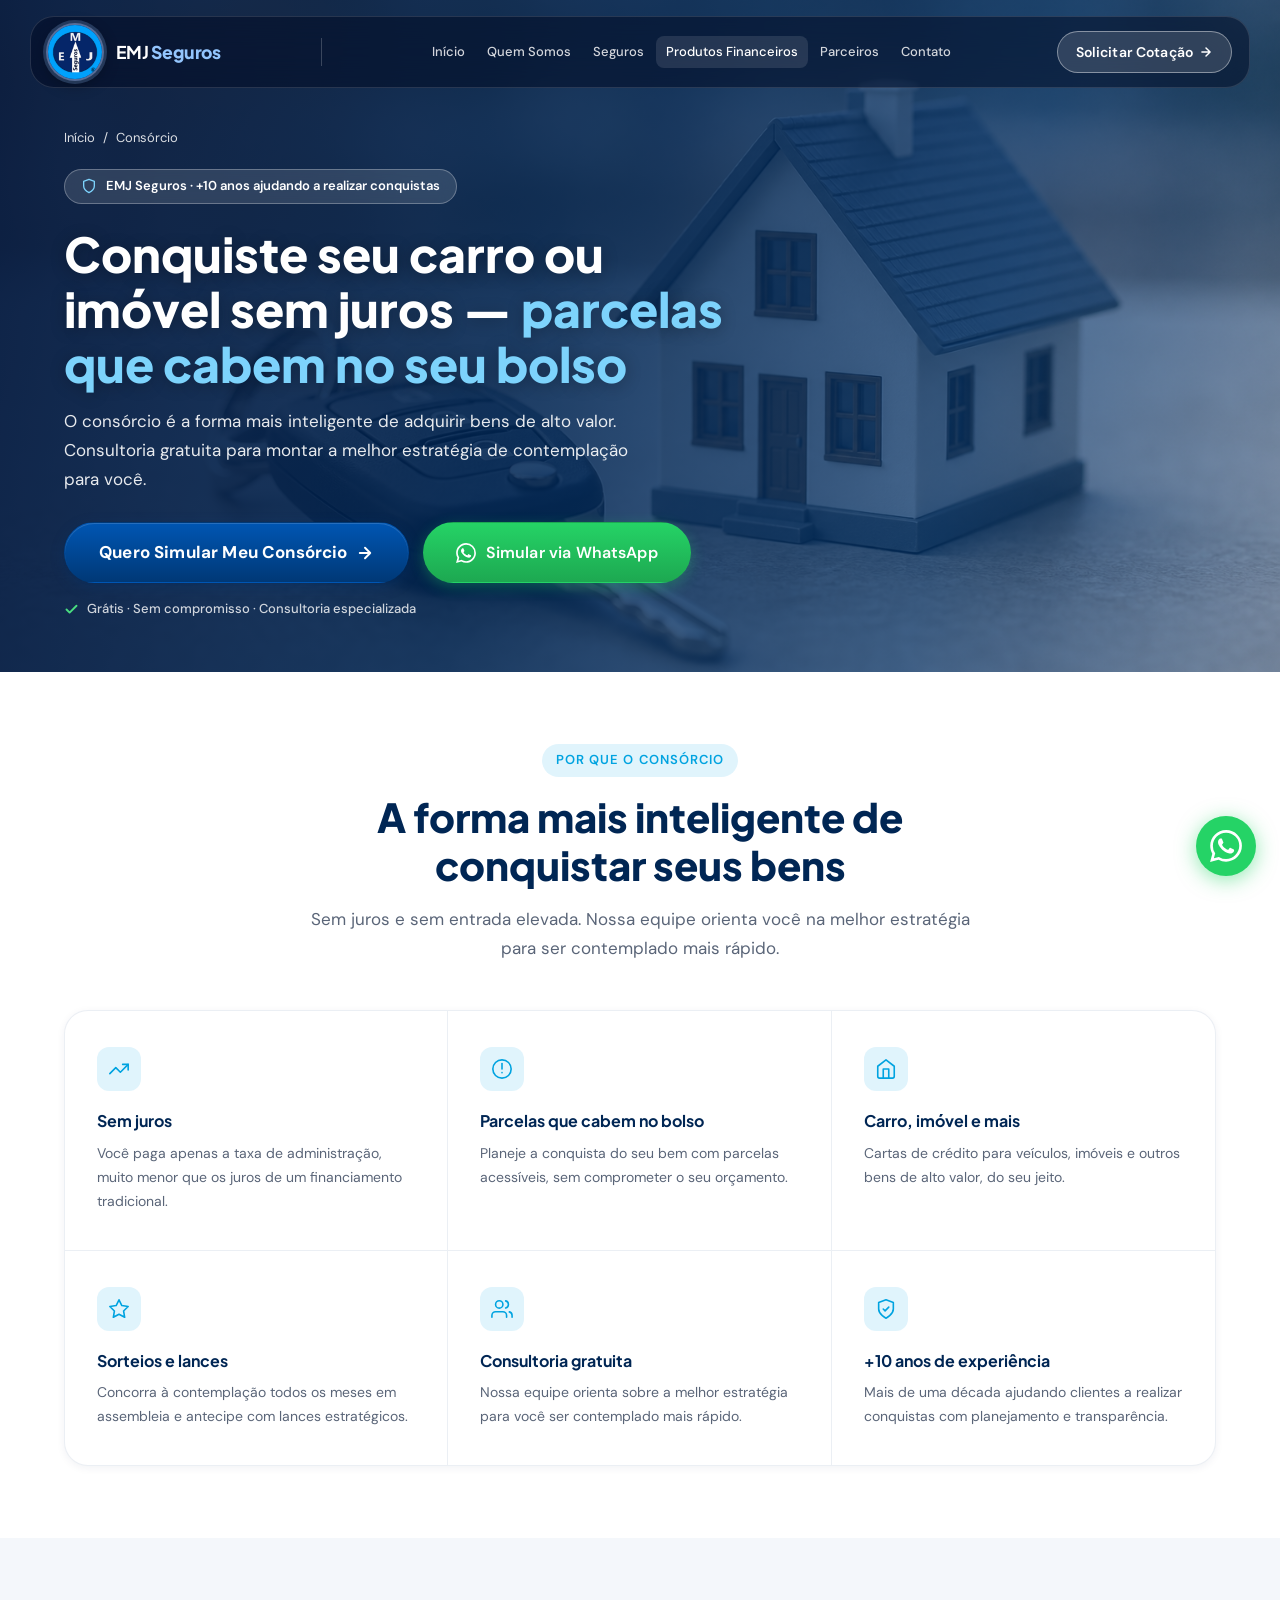
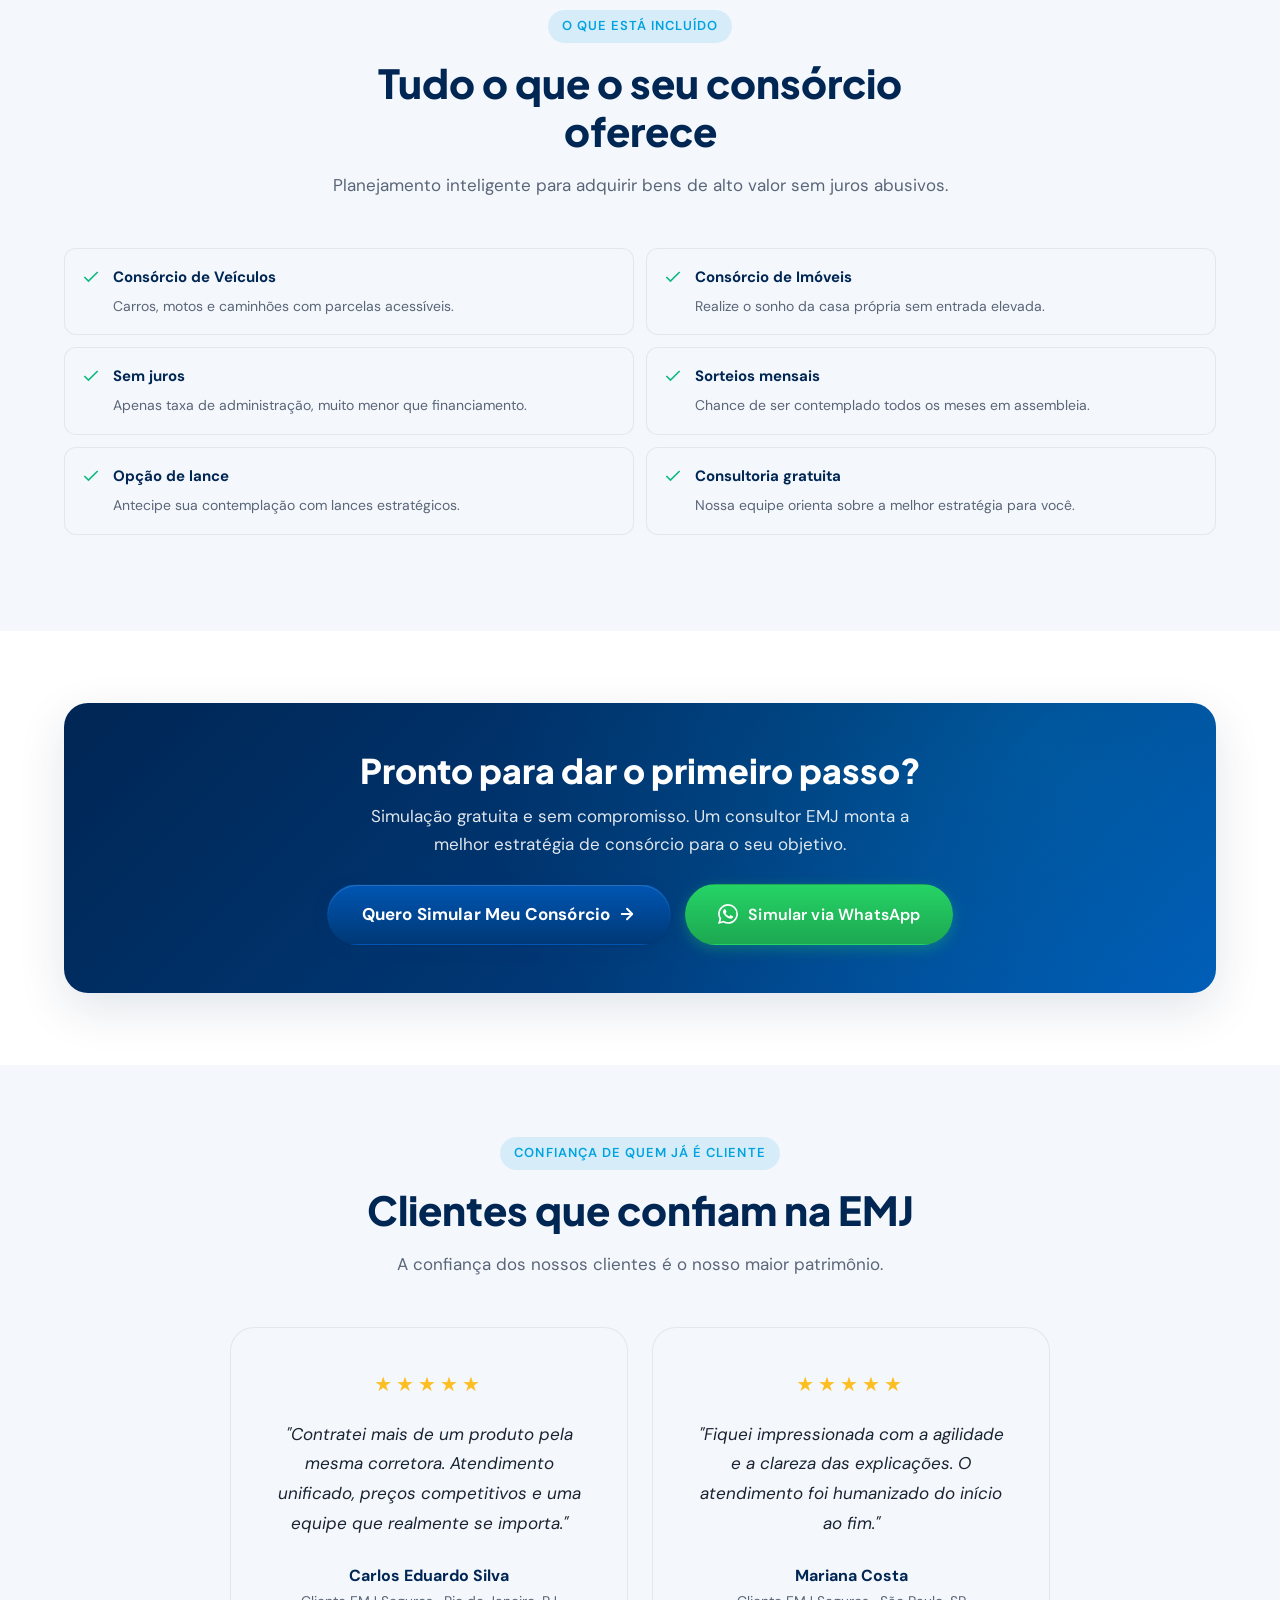
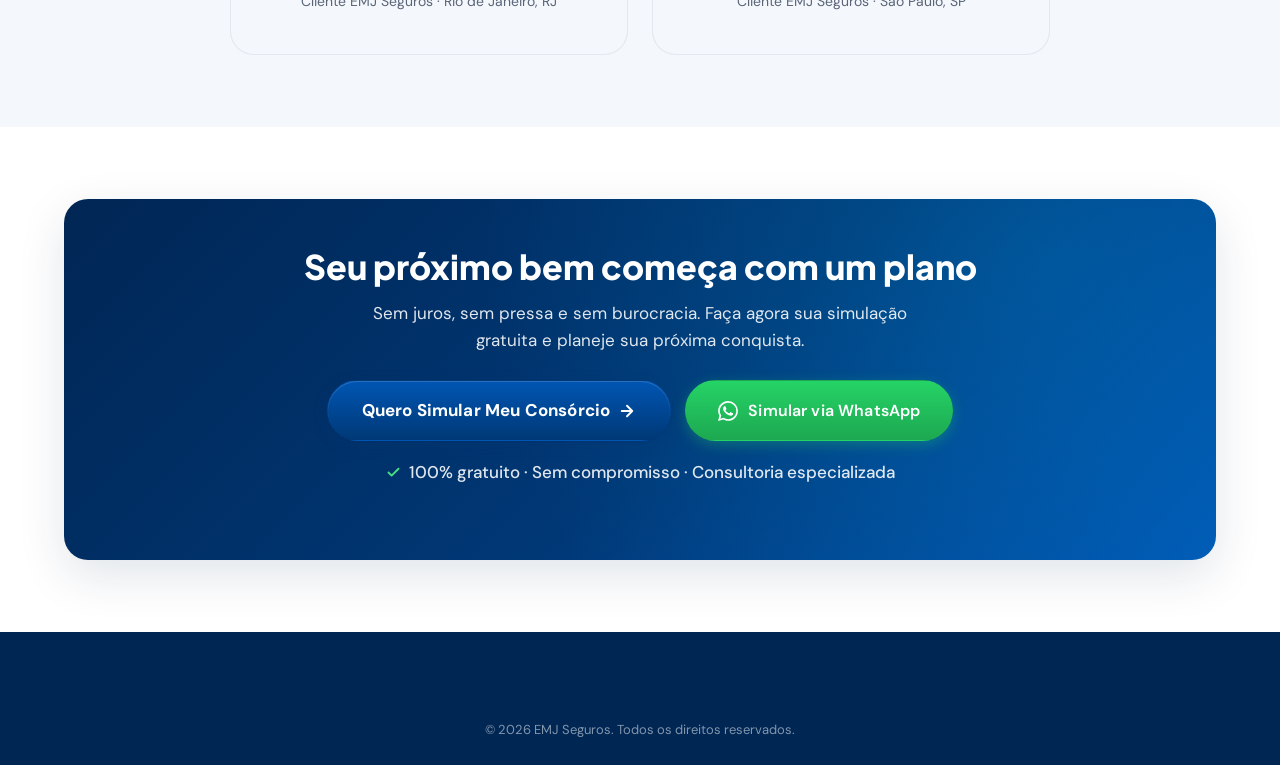
==== commit 3a70a321: "Padroniza páginas de produto como landing pages de conversão mobile-first. Reformula as 10 páginas d" ====
--- a/pages/consorcio.html
+++ b/pages/consorcio.html
@@ -6,6 +6,7 @@
   <meta name="description" content="Consórcio EMJ Seguros — veículos, imóveis e investimentos sem juros.">
   <title>Consórcio | EMJ Seguros</title>
   <link rel="stylesheet" href="../style.css">
+  <link rel="icon" href="../assets/logo-emj.png" type="image/png">
   <!-- Google tag (gtag.js) -->
   <script async src="https://www.googletagmanager.com/gtag/js?id=G-F6EQVCPVZE"></script>
   <script>
@@ -14,6 +15,20 @@
     gtag('js', new Date());
 
     gtag('config', 'G-F6EQVCPVZE');
+    gtag('config', 'AW-740330480');
+
+    function gtagSendEvent(url) {
+      var callback = function () {
+        if (typeof url !== 'undefined') {
+          window.open(url, '_blank', 'noopener,noreferrer');
+        }
+      };
+      gtag('event', 'conversion', {
+        'send_to': 'AW-740330480',
+        'event_callback': callback
+      });
+      return false;
+    }
   </script>
 </head>
 <body>
@@ -27,19 +42,100 @@
     <a href="../index.html#contato" class="btn btn-primary btn-sm header-cta">Solicitar Cotação <svg width="14" height="14" viewBox="0 0 24 24" fill="none" stroke="currentColor" stroke-width="2.5" stroke-linecap="round" stroke-linejoin="round"><path d="M5 12h14M12 5l7 7-7 7"/></svg></a>
     <button class="menu-toggle" aria-label="Abrir menu" aria-expanded="false"><span></span><span></span><span></span></button>
   </div></header>
+
   <main>
-    <section class="page-hero"><div class="container page-hero-content">
-      <nav class="breadcrumb"><a href="../index.html">Início</a> / <span>Consórcio</span></nav>
-      <div class="page-hero-icon"><svg width="36" height="36" viewBox="0 0 24 24" fill="none" stroke="currentColor" stroke-width="1.5" stroke-linecap="round" stroke-linejoin="round"><path d="M17 21v-2a4 4 0 00-4-4H5a4 4 0 00-4 4v2"/><circle cx="9" cy="7" r="4"/><path d="M23 21v-2a4 4 0 00-3-3.87"/><path d="M16 3.13a4 4 0 010 7.75"/></svg></div>
-      <h1>Consórcio</h1>
-      <p>Realize seus sonhos com planejamento inteligente e parcelas que cabem no seu bolso.</p>
-    </div></section>
-    <section class="page-content"><div class="container content-grid">
-      <article class="content-main">
-        <h2>Sobre este produto</h2>
-        <p>O consórcio é a forma mais inteligente de adquirir bens de alto valor sem juros abusivos.</p>
-        <h2>O que está incluído</h2>
-        <ul class="coverage-list">
+    <!-- ══ HERO DE CONVERSÃO (above the fold) ══ -->
+    <section class="lp-hero">
+      <div class="lp-hero-bg" aria-hidden="true">
+        <img src="../assets/prod-consorcio.jpg" alt="" width="1600" height="1000" loading="eager" fetchpriority="high">
+      </div>
+      <div class="container">
+       <div class="lp-hero-content">
+        <nav class="lp-breadcrumb" aria-label="Você está aqui"><a href="../index.html">Início</a> / <span>Consórcio</span></nav>
+
+        <div class="lp-badge">
+          <svg width="16" height="16" viewBox="0 0 24 24" fill="none" stroke="currentColor" stroke-width="2" stroke-linecap="round" stroke-linejoin="round"><path d="M12 22s8-4 8-10V5l-8-3-8 3v7c0 6 8 10 8 10z"/></svg>
+          EMJ Seguros · +10 anos ajudando a realizar conquistas
+        </div>
+
+        <h1>Conquiste seu carro ou imóvel sem juros — <span>parcelas que cabem no seu bolso</span></h1>
+
+        <p class="lp-hero-sub">
+          O consórcio é a forma mais inteligente de adquirir bens de alto valor. Consultoria gratuita para montar a melhor estratégia de contemplação para você.
+        </p>
+
+        <div class="lp-actions">
+          <a href="../index.html#contato" class="btn btn-primary btn-cta-xl">
+            Quero Simular Meu Consórcio
+            <svg width="18" height="18" viewBox="0 0 24 24" fill="none" stroke="currentColor" stroke-width="2.5" stroke-linecap="round" stroke-linejoin="round"><path d="M5 12h14M12 5l7 7-7 7"/></svg>
+          </a>
+          <!-- TODO: confirmar se este botão será wa.me direto ou JS tracking -->
+          <a href="#" class="btn btn-whatsapp btn-lg" data-whatsapp="Olá! Gostaria de simular um Consórcio.">
+            <svg width="20" height="20" viewBox="0 0 24 24" fill="currentColor"><path d="M17.472 14.382c-.297-.149-1.758-.867-2.03-.967-.273-.099-.471-.148-.67.15-.197.297-.767.966-.94 1.164-.173.199-.347.223-.644.075-.297-.15-1.255-.463-2.39-1.475-.883-.788-1.48-1.761-1.653-2.059-.173-.297-.018-.458.13-.606.134-.133.298-.347.446-.52.149-.174.198-.298.298-.497.099-.198.05-.371-.025-.52-.075-.149-.669-1.612-.916-2.207-.242-.579-.487-.5-.669-.51-.173-.008-.371-.01-.57-.01-.198 0-.52.074-.792.372-.272.297-1.04 1.016-1.04 2.479 0 1.462 1.065 2.875 1.213 3.074.149.198 2.096 3.2 5.077 4.487.709.306 1.262.489 1.694.625.712.227 1.36.195 1.871.118.571-.085 1.758-.719 2.006-1.413.248-.694.248-1.289.173-1.413-.074-.124-.272-.198-.57-.347m-5.421 7.403h-.004a9.87 9.87 0 01-5.031-1.378l-.361-.214-3.741.982.998-3.648-.235-.374a9.86 9.86 0 01-1.51-5.26c.001-5.45 4.436-9.884 9.888-9.884 2.64 0 5.122 1.03 6.988 2.898a9.825 9.825 0 012.893 6.994c-.003 5.45-4.435 9.884-9.885 9.884m8.413-18.297A11.815 11.815 0 0012.05 0C5.495 0 .16 5.335.157 11.892c0 2.096.547 4.142 1.588 5.945L.057 24l6.305-1.654a11.882 11.882 0 005.683 1.448h.005c6.554 0 11.89-5.335 11.893-11.893a11.821 11.821 0 00-3.48-8.413z"/></svg>
+            Simular via WhatsApp
+          </a>
+        </div>
+
+        <p class="lp-cta-micro">
+          <svg width="15" height="15" viewBox="0 0 24 24" fill="none" stroke="currentColor" stroke-width="3" stroke-linecap="round" stroke-linejoin="round"><polyline points="20 6 9 17 4 12"/></svg>
+          Grátis · Sem compromisso · Consultoria especializada
+        </p>
+       </div>
+      </div>
+    </section>
+
+    <!-- ══ POR QUE CONTRATAR ══ -->
+    <section class="lp-section lp-section--white">
+      <div class="container">
+        <header class="lp-section-head reveal">
+          <span class="section-tag">Por que o consórcio</span>
+          <h2 class="section-title">A forma mais inteligente de conquistar seus bens</h2>
+          <p class="section-subtitle">Sem juros e sem entrada elevada. Nossa equipe orienta você na melhor estratégia para ser contemplado mais rápido.</p>
+        </header>
+        <div class="diff-grid reveal">
+          <article class="diff-item">
+            <div class="diff-icon"><svg width="22" height="22" viewBox="0 0 24 24" fill="none" stroke="currentColor" stroke-width="1.75" stroke-linecap="round" stroke-linejoin="round"><polyline points="22 7 13.5 15.5 8.5 10.5 2 17"/><polyline points="16 7 22 7 22 13"/></svg></div>
+            <h3 class="diff-title">Sem juros</h3>
+            <p class="diff-text">Você paga apenas a taxa de administração, muito menor que os juros de um financiamento tradicional.</p>
+          </article>
+          <article class="diff-item">
+            <div class="diff-icon"><svg width="22" height="22" viewBox="0 0 24 24" fill="none" stroke="currentColor" stroke-width="1.75" stroke-linecap="round" stroke-linejoin="round"><circle cx="12" cy="12" r="10"/><line x1="12" y1="6" x2="12" y2="12"/><line x1="12" y1="16" x2="12.01" y2="16"/></svg></div>
+            <h3 class="diff-title">Parcelas que cabem no bolso</h3>
+            <p class="diff-text">Planeje a conquista do seu bem com parcelas acessíveis, sem comprometer o seu orçamento.</p>
+          </article>
+          <article class="diff-item">
+            <div class="diff-icon"><svg width="22" height="22" viewBox="0 0 24 24" fill="none" stroke="currentColor" stroke-width="1.75" stroke-linecap="round" stroke-linejoin="round"><path d="M3 9l9-7 9 7v11a2 2 0 0 1-2 2H5a2 2 0 0 1-2-2z"/><polyline points="9 22 9 12 15 12 15 22"/></svg></div>
+            <h3 class="diff-title">Carro, imóvel e mais</h3>
+            <p class="diff-text">Cartas de crédito para veículos, imóveis e outros bens de alto valor, do seu jeito.</p>
+          </article>
+          <article class="diff-item">
+            <div class="diff-icon"><svg width="22" height="22" viewBox="0 0 24 24" fill="none" stroke="currentColor" stroke-width="1.75" stroke-linecap="round" stroke-linejoin="round"><polygon points="12 2 15.09 8.26 22 9.27 17 14.14 18.18 21.02 12 17.77 5.82 21.02 7 14.14 2 9.27 8.91 8.26 12 2"/></svg></div>
+            <h3 class="diff-title">Sorteios e lances</h3>
+            <p class="diff-text">Concorra à contemplação todos os meses em assembleia e antecipe com lances estratégicos.</p>
+          </article>
+          <article class="diff-item">
+            <div class="diff-icon"><svg width="22" height="22" viewBox="0 0 24 24" fill="none" stroke="currentColor" stroke-width="1.75" stroke-linecap="round" stroke-linejoin="round"><path d="M17 21v-2a4 4 0 0 0-4-4H5a4 4 0 0 0-4 4v2"/><circle cx="9" cy="7" r="4"/><path d="M23 21v-2a4 4 0 0 0-3-3.87"/><path d="M16 3.13a4 4 0 0 1 0 7.75"/></svg></div>
+            <h3 class="diff-title">Consultoria gratuita</h3>
+            <p class="diff-text">Nossa equipe orienta sobre a melhor estratégia para você ser contemplado mais rápido.</p>
+          </article>
+          <article class="diff-item">
+            <div class="diff-icon"><svg width="22" height="22" viewBox="0 0 24 24" fill="none" stroke="currentColor" stroke-width="1.75" stroke-linecap="round" stroke-linejoin="round"><path d="M12 22s8-4 8-10V5l-8-3-8 3v7c0 6 8 10 8 10z"/><polyline points="9 12 11 14 15 10"/></svg></div>
+            <h3 class="diff-title">+10 anos de experiência</h3>
+            <p class="diff-text">Mais de uma década ajudando clientes a realizar conquistas com planejamento e transparência.</p>
+          </article>
+        </div>
+      </div>
+    </section>
+
+    <!-- ══ O QUE ESTÁ INCLUÍDO ══ -->
+    <section class="lp-section">
+      <div class="container">
+        <header class="lp-section-head reveal">
+          <span class="section-tag">O que está incluído</span>
+          <h2 class="section-title">Tudo o que o seu consórcio oferece</h2>
+          <p class="section-subtitle">Planejamento inteligente para adquirir bens de alto valor sem juros abusivos.</p>
+        </header>
+        <ul class="coverage-list coverage-list--2col reveal">
           <li class="coverage-item"><svg width="20" height="20" viewBox="0 0 24 24" fill="none" stroke="currentColor" stroke-width="2"><polyline points="20 6 9 17 4 12"/></svg><div><strong>Consórcio de Veículos</strong><span>Carros, motos e caminhões com parcelas acessíveis.</span></div></li>
           <li class="coverage-item"><svg width="20" height="20" viewBox="0 0 24 24" fill="none" stroke="currentColor" stroke-width="2"><polyline points="20 6 9 17 4 12"/></svg><div><strong>Consórcio de Imóveis</strong><span>Realize o sonho da casa própria sem entrada elevada.</span></div></li>
           <li class="coverage-item"><svg width="20" height="20" viewBox="0 0 24 24" fill="none" stroke="currentColor" stroke-width="2"><polyline points="20 6 9 17 4 12"/></svg><div><strong>Sem juros</strong><span>Apenas taxa de administração, muito menor que financiamento.</span></div></li>
@@ -47,16 +143,81 @@
           <li class="coverage-item"><svg width="20" height="20" viewBox="0 0 24 24" fill="none" stroke="currentColor" stroke-width="2"><polyline points="20 6 9 17 4 12"/></svg><div><strong>Opção de lance</strong><span>Antecipe sua contemplação com lances estratégicos.</span></div></li>
           <li class="coverage-item"><svg width="20" height="20" viewBox="0 0 24 24" fill="none" stroke="currentColor" stroke-width="2"><polyline points="20 6 9 17 4 12"/></svg><div><strong>Consultoria gratuita</strong><span>Nossa equipe orienta sobre a melhor estratégia para você.</span></div></li>
         </ul>
-      </article>
-      <aside class="sidebar-card">
-        <h3>Solicitar Simulação</h3>
-        <p>Consultoria gratuita, sem compromisso. Resposta rápida da nossa equipe.</p>
-        <a href="../index.html#contato" class="btn btn-primary btn-lg">Solicitar Simulação</a>
-        <a href="#" class="btn btn-whatsapp" data-whatsapp="Olá! Gostaria de simular um Consórcio.">Falar no WhatsApp</a>
-      </aside>
-    </div></section>
+      </div>
+    </section>
+
+    <!-- ══ CTA INTERMEDIÁRIO ══ -->
+    <section class="lp-section lp-section--white">
+      <div class="container">
+        <div class="lp-cta-band reveal">
+          <h2>Pronto para dar o primeiro passo?</h2>
+          <p>Simulação gratuita e sem compromisso. Um consultor EMJ monta a melhor estratégia de consórcio para o seu objetivo.</p>
+          <div class="lp-actions">
+            <a href="../index.html#contato" class="btn btn-primary btn-cta-xl">
+              Quero Simular Meu Consórcio
+              <svg width="18" height="18" viewBox="0 0 24 24" fill="none" stroke="currentColor" stroke-width="2.5" stroke-linecap="round" stroke-linejoin="round"><path d="M5 12h14M12 5l7 7-7 7"/></svg>
+            </a>
+            <!-- TODO: confirmar se este botão será wa.me direto ou JS tracking -->
+            <a href="#" class="btn btn-whatsapp btn-lg" data-whatsapp="Olá! Gostaria de simular um Consórcio.">
+              <svg width="20" height="20" viewBox="0 0 24 24" fill="currentColor"><path d="M17.472 14.382c-.297-.149-1.758-.867-2.03-.967-.273-.099-.471-.148-.67.15-.197.297-.767.966-.94 1.164-.173.199-.347.223-.644.075-.297-.15-1.255-.463-2.39-1.475-.883-.788-1.48-1.761-1.653-2.059-.173-.297-.018-.458.13-.606.134-.133.298-.347.446-.52.149-.174.198-.298.298-.497.099-.198.05-.371-.025-.52-.075-.149-.669-1.612-.916-2.207-.242-.579-.487-.5-.669-.51-.173-.008-.371-.01-.57-.01-.198 0-.52.074-.792.372-.272.297-1.04 1.016-1.04 2.479 0 1.462 1.065 2.875 1.213 3.074.149.198 2.096 3.2 5.077 4.487.709.306 1.262.489 1.694.625.712.227 1.36.195 1.871.118.571-.085 1.758-.719 2.006-1.413.248-.694.248-1.289.173-1.413-.074-.124-.272-.198-.57-.347m-5.421 7.403h-.004a9.87 9.87 0 01-5.031-1.378l-.361-.214-3.741.982.998-3.648-.235-.374a9.86 9.86 0 01-1.51-5.26c.001-5.45 4.436-9.884 9.888-9.884 2.64 0 5.122 1.03 6.988 2.898a9.825 9.825 0 012.893 6.994c-.003 5.45-4.435 9.884-9.885 9.884m8.413-18.297A11.815 11.815 0 0012.05 0C5.495 0 .16 5.335.157 11.892c0 2.096.547 4.142 1.588 5.945L.057 24l6.305-1.654a11.882 11.882 0 005.683 1.448h.005c6.554 0 11.89-5.335 11.893-11.893a11.821 11.821 0 00-3.48-8.413z"/></svg>
+              Simular via WhatsApp
+            </a>
+          </div>
+        </div>
+      </div>
+    </section>
+
+    <!-- ══ CONFIANÇA / PROVA SOCIAL ══ -->
+    <section class="lp-section">
+      <div class="container">
+        <header class="lp-section-head reveal">
+          <span class="section-tag">Confiança de quem já é cliente</span>
+          <h2 class="section-title">Clientes que confiam na EMJ</h2>
+          <p class="section-subtitle">A confiança dos nossos clientes é o nosso maior patrimônio.</p>
+        </header>
+        <div class="lp-trust-grid reveal">
+          <blockquote class="testimonial-card">
+            <div class="testimonial-stars" aria-label="5 estrelas">★★★★★</div>
+            <p class="testimonial-text">"Contratei mais de um produto pela mesma corretora. Atendimento unificado, preços competitivos e uma equipe que realmente se importa."</p>
+            <footer class="testimonial-author"><strong>Carlos Eduardo Silva</strong><span>Cliente EMJ Seguros · Rio de Janeiro, RJ</span></footer>
+          </blockquote>
+          <blockquote class="testimonial-card">
+            <div class="testimonial-stars" aria-label="5 estrelas">★★★★★</div>
+            <p class="testimonial-text">"Fiquei impressionada com a agilidade e a clareza das explicações. O atendimento foi humanizado do início ao fim."</p>
+            <footer class="testimonial-author"><strong>Mariana Costa</strong><span>Cliente EMJ Seguros · São Paulo, SP</span></footer>
+          </blockquote>
+        </div>
+      </div>
+    </section>
+
+    <!-- ══ CTA FINAL ══ -->
+    <section class="lp-section lp-section--white">
+      <div class="container">
+        <div class="lp-cta-band reveal">
+          <h2>Seu próximo bem começa com um plano</h2>
+          <p>Sem juros, sem pressa e sem burocracia. Faça agora sua simulação gratuita e planeje sua próxima conquista.</p>
+          <div class="lp-actions">
+            <a href="../index.html#contato" class="btn btn-primary btn-cta-xl">
+              Quero Simular Meu Consórcio
+              <svg width="18" height="18" viewBox="0 0 24 24" fill="none" stroke="currentColor" stroke-width="2.5" stroke-linecap="round" stroke-linejoin="round"><path d="M5 12h14M12 5l7 7-7 7"/></svg>
+            </a>
+            <!-- TODO: confirmar se este botão será wa.me direto ou JS tracking -->
+            <a href="#" class="btn btn-whatsapp btn-lg" data-whatsapp="Olá! Gostaria de simular um Consórcio.">
+              <svg width="20" height="20" viewBox="0 0 24 24" fill="currentColor"><path d="M17.472 14.382c-.297-.149-1.758-.867-2.03-.967-.273-.099-.471-.148-.67.15-.197.297-.767.966-.94 1.164-.173.199-.347.223-.644.075-.297-.15-1.255-.463-2.39-1.475-.883-.788-1.48-1.761-1.653-2.059-.173-.297-.018-.458.13-.606.134-.133.298-.347.446-.52.149-.174.198-.298.298-.497.099-.198.05-.371-.025-.52-.075-.149-.669-1.612-.916-2.207-.242-.579-.487-.5-.669-.51-.173-.008-.371-.01-.57-.01-.198 0-.52.074-.792.372-.272.297-1.04 1.016-1.04 2.479 0 1.462 1.065 2.875 1.213 3.074.149.198 2.096 3.2 5.077 4.487.709.306 1.262.489 1.694.625.712.227 1.36.195 1.871.118.571-.085 1.758-.719 2.006-1.413.248-.694.248-1.289.173-1.413-.074-.124-.272-.198-.57-.347m-5.421 7.403h-.004a9.87 9.87 0 01-5.031-1.378l-.361-.214-3.741.982.998-3.648-.235-.374a9.86 9.86 0 01-1.51-5.26c.001-5.45 4.436-9.884 9.888-9.884 2.64 0 5.122 1.03 6.988 2.898a9.825 9.825 0 012.893 6.994c-.003 5.45-4.435 9.884-9.885 9.884m8.413-18.297A11.815 11.815 0 0012.05 0C5.495 0 .16 5.335.157 11.892c0 2.096.547 4.142 1.588 5.945L.057 24l6.305-1.654a11.882 11.882 0 005.683 1.448h.005c6.554 0 11.89-5.335 11.893-11.893a11.821 11.821 0 00-3.48-8.413z"/></svg>
+              Simular via WhatsApp
+            </a>
+          </div>
+          <p class="lp-cta-micro">
+            <svg width="15" height="15" viewBox="0 0 24 24" fill="none" stroke="currentColor" stroke-width="3" stroke-linecap="round" stroke-linejoin="round"><polyline points="20 6 9 17 4 12"/></svg>
+            100% gratuito · Sem compromisso · Consultoria especializada
+          </p>
+        </div>
+      </div>
+    </section>
   </main>
+
   <footer class="footer"><div class="container"><div class="footer-bottom"><p>© 2026 EMJ Seguros. Todos os direitos reservados.</p></div></div></footer>
+
   <a href="#" class="whatsapp-float" aria-label="WhatsApp"><svg viewBox="0 0 24 24" fill="white" xmlns="http://www.w3.org/2000/svg"><path d="M17.472 14.382c-.297-.149-1.758-.867-2.03-.967-.273-.099-.471-.148-.67.15-.197.297-.767.966-.94 1.164-.173.199-.347.223-.644.075-.297-.15-1.255-.463-2.39-1.475-.883-.788-1.48-1.761-1.653-2.059-.173-.297-.018-.458.13-.606.134-.133.298-.347.446-.52.149-.174.198-.298.298-.497.099-.198.05-.371-.025-.52-.075-.149-.669-1.612-.916-2.207-.242-.579-.487-.5-.669-.51-.173-.008-.371-.01-.57-.01-.198 0-.52.074-.792.372-.272.297-1.04 1.016-1.04 2.479 0 1.462 1.065 2.875 1.213 3.074.149.198 2.096 3.2 5.077 4.487.709.306 1.262.489 1.694.625.712.227 1.36.195 1.871.118.571-.085 1.758-.719 2.006-1.413.248-.694.248-1.289.173-1.413-.074-.124-.272-.198-.57-.347m-5.421 7.403h-.004a9.87 9.87 0 01-5.031-1.378l-.361-.214-3.741.982.998-3.648-.235-.374a9.86 9.86 0 01-1.51-5.26c.001-5.45 4.436-9.884 9.888-9.884 2.64 0 5.122 1.03 6.988 2.898a9.825 9.825 0 012.893 6.994c-.003 5.45-4.435 9.884-9.885 9.884m8.413-18.297A11.815 11.815 0 0012.05 0C5.495 0 .16 5.335.157 11.892c0 2.096.547 4.142 1.588 5.945L.057 24l6.305-1.654a11.882 11.882 0 005.683 1.448h.005c6.554 0 11.89-5.335 11.893-11.893a11.821 11.821 0 00-3.48-8.413z"/></svg></a>
   <script src="../script.js"></script>
 </body>
--- a/style.css
+++ b/style.css
@@ -930,3 +930,121 @@
   .hero-actions .btn { width: 100%; }
   .stats-grid { grid-template-columns: 1fr; }
 }
+
+/* ============================================================
+   Landing Pages de Produto (Seguro Residencial / Viagem)
+   Reaproveita os tokens do design system — sem nova identidade
+   ============================================================ */
+
+/* ── Hero de conversão ── */
+.lp-hero {
+  position: relative;
+  padding: calc(var(--header-h) + 44px) 0 52px;
+  color: #fff;
+  overflow: hidden;
+  isolation: isolate;
+}
+.lp-hero-bg { position: absolute; inset: 0; z-index: -2; }
+.lp-hero-bg img { width: 100%; height: 100%; object-fit: cover; object-position: center; }
+.lp-hero::after {
+  content: '';
+  position: absolute; inset: 0; z-index: -1;
+  background: linear-gradient(105deg,
+    rgba(0,22,60,0.95) 0%, rgba(0,38,84,0.88) 42%,
+    rgba(0,56,118,0.68) 74%, rgba(0,56,118,0.40) 100%);
+}
+.lp-hero-content { max-width: 660px; }
+
+.lp-breadcrumb {
+  display: flex; align-items: center; gap: 8px;
+  font-size: 0.8125rem; margin-bottom: 20px; opacity: 0.85;
+}
+.lp-breadcrumb a:hover { color: var(--accent); opacity: 1; }
+
+.lp-badge {
+  display: inline-flex; align-items: center; gap: 9px;
+  font-size: 0.8125rem; font-weight: 600; color: #fff;
+  background: rgba(255,255,255,0.13); backdrop-filter: blur(8px);
+  border: 1px solid rgba(255,255,255,0.28);
+  padding: 8px 16px; border-radius: var(--radius-full); margin-bottom: 22px;
+  line-height: 1.3;
+}
+.lp-badge svg { color: #7dd3fc; flex-shrink: 0; }
+
+.lp-hero h1 {
+  font-family: var(--font-heading);
+  font-size: clamp(1.9rem, 5vw, 3rem); font-weight: 800; line-height: 1.15;
+  margin-bottom: 16px; text-shadow: 0 2px 16px rgba(0,0,0,0.28);
+}
+.lp-hero h1 span { color: #7dd3fc; }
+
+.lp-hero-sub {
+  font-size: 1.0625rem; color: rgba(255,255,255,0.9); line-height: 1.7;
+  margin-bottom: 28px; max-width: 580px;
+}
+
+.lp-actions { display: flex; flex-wrap: wrap; gap: 14px; }
+.btn-cta-xl { padding: 16px 34px; font-size: 1.0625rem; font-weight: 700; min-height: 54px; }
+
+.lp-cta-micro {
+  display: flex; align-items: center; gap: 8px; flex-wrap: wrap;
+  margin-top: 16px; font-size: 0.8125rem; font-weight: 500;
+  color: rgba(255,255,255,0.8);
+}
+.lp-cta-micro svg { color: #4ade80; flex-shrink: 0; }
+
+/* ── Seções da LP ── */
+.lp-section { padding: 72px 0; }
+.lp-section--white { background: var(--bg-white); }
+
+.lp-section-head { text-align: center; max-width: 680px; margin: 0 auto 48px; }
+.lp-section-head .section-title { text-align: center; }
+
+/* Coberturas em 2 colunas no desktop */
+@media (min-width: 720px) {
+  .coverage-list--2col { grid-template-columns: repeat(2, 1fr); }
+}
+
+/* ── Faixa de CTA (intermediária e final) ── */
+.lp-cta-band {
+  position: relative; overflow: hidden;
+  background: linear-gradient(135deg, var(--primary-dark) 0%, var(--primary) 55%, var(--primary-light) 100%);
+  border-radius: var(--radius-xl);
+  padding: 48px 40px; text-align: center; color: #fff;
+  box-shadow: var(--shadow-lg);
+}
+.lp-cta-band::before {
+  content: ''; position: absolute; inset: 0; pointer-events: none;
+  background: radial-gradient(circle at 85% 15%, rgba(0,163,224,0.22) 0%, transparent 55%);
+}
+.lp-cta-band > * { position: relative; z-index: 1; }
+.lp-cta-band h2 {
+  font-family: var(--font-heading); font-size: clamp(1.5rem, 3.5vw, 2.125rem);
+  font-weight: 800; line-height: 1.2; margin-bottom: 12px; color: #fff;
+}
+.lp-cta-band p {
+  color: rgba(255,255,255,0.88); font-size: 1.0625rem; line-height: 1.6;
+  margin: 0 auto 26px; max-width: 560px;
+}
+.lp-cta-band .lp-actions { justify-content: center; }
+.lp-cta-band .lp-cta-micro { justify-content: center; margin-top: 18px; }
+
+/* ── Confiança / prova social ── */
+.lp-trust-grid { display: grid; gap: 24px; max-width: 820px; margin: 0 auto; }
+@media (min-width: 720px) { .lp-trust-grid { grid-template-columns: 1fr 1fr; } }
+.lp-trust-grid .testimonial-card { height: 100%; }
+
+.lp-partners {
+  display: flex; flex-wrap: wrap; align-items: center; justify-content: center;
+  gap: 16px; margin-top: 40px;
+}
+.lp-partners-note { text-align: center; font-size: 0.875rem; color: var(--text-muted); margin-top: 20px; }
+
+/* ── Responsivo ── */
+@media (max-width: 560px) {
+  .lp-hero { padding: calc(var(--header-h) + 24px) 0 40px; }
+  .lp-actions { flex-direction: column; }
+  .lp-actions .btn { width: 100%; }
+  .lp-cta-band { padding: 36px 22px; }
+  .lp-section { padding: 56px 0; }
+}
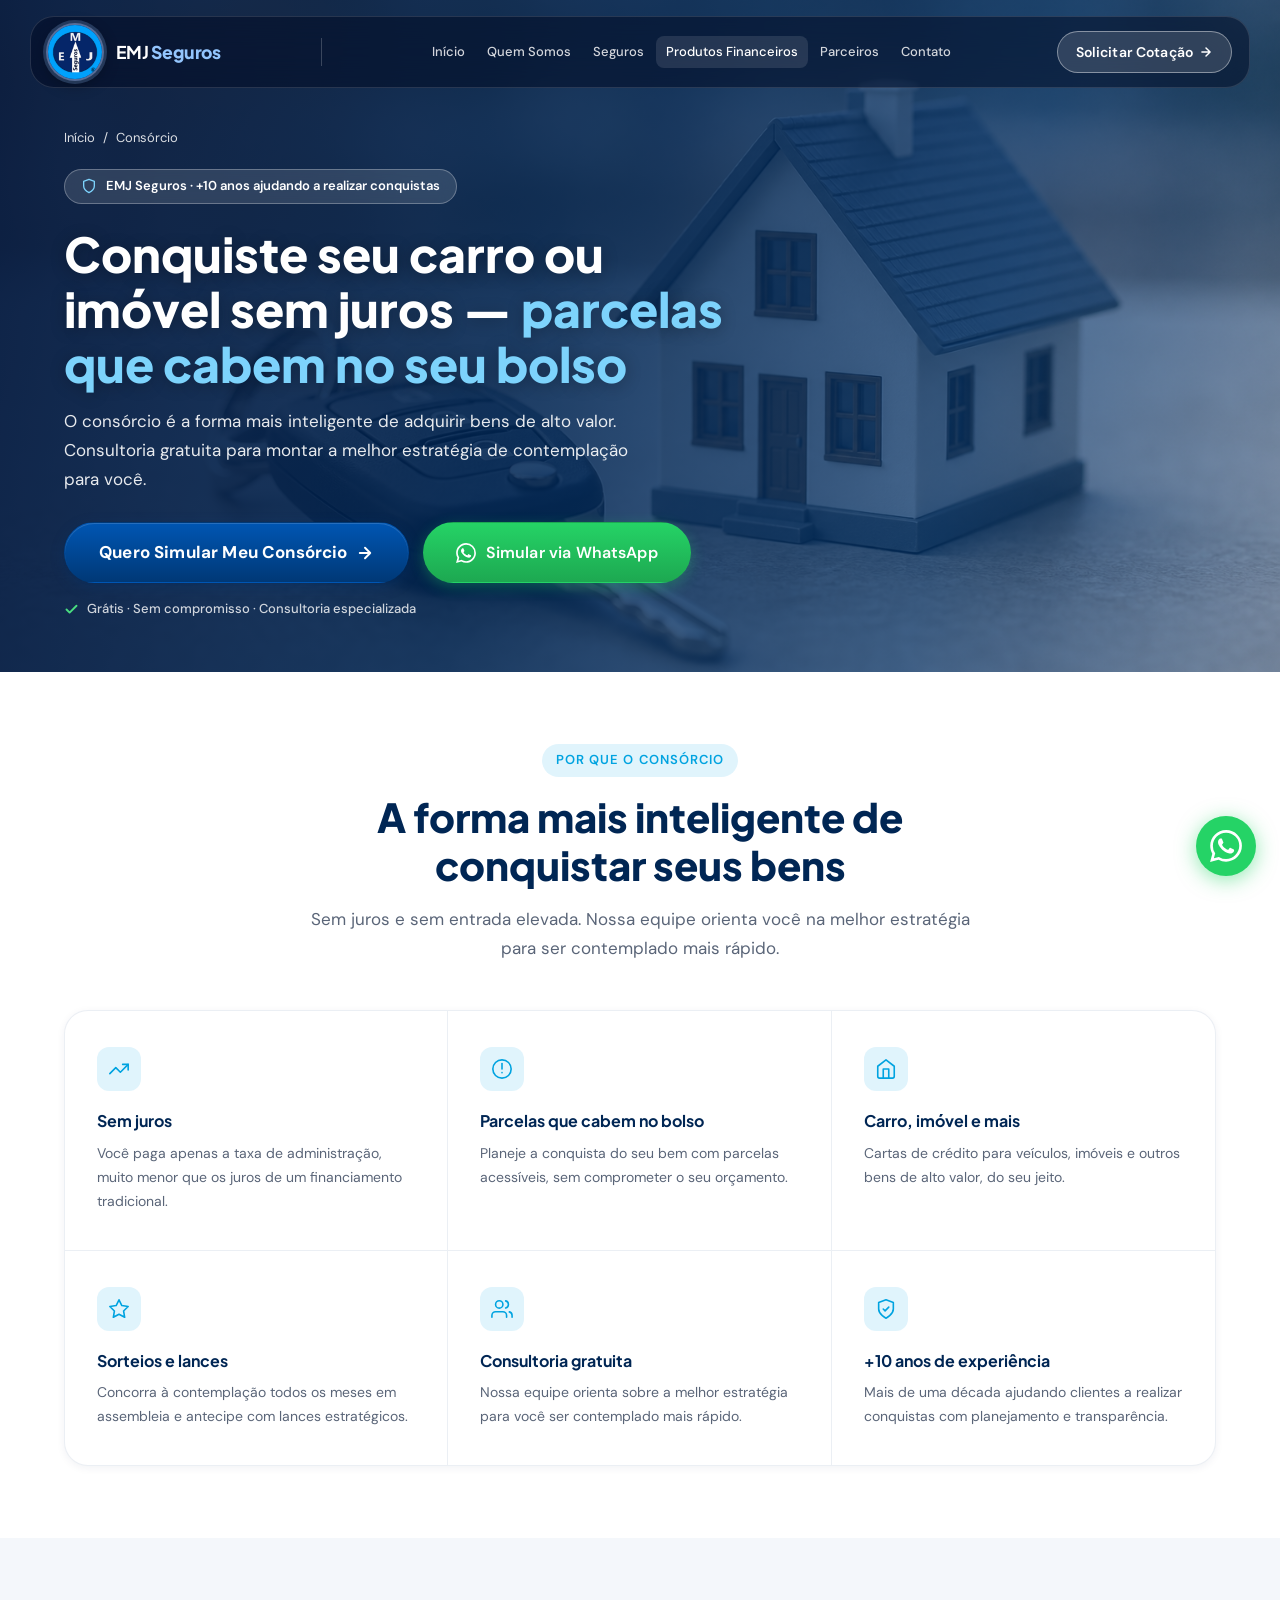
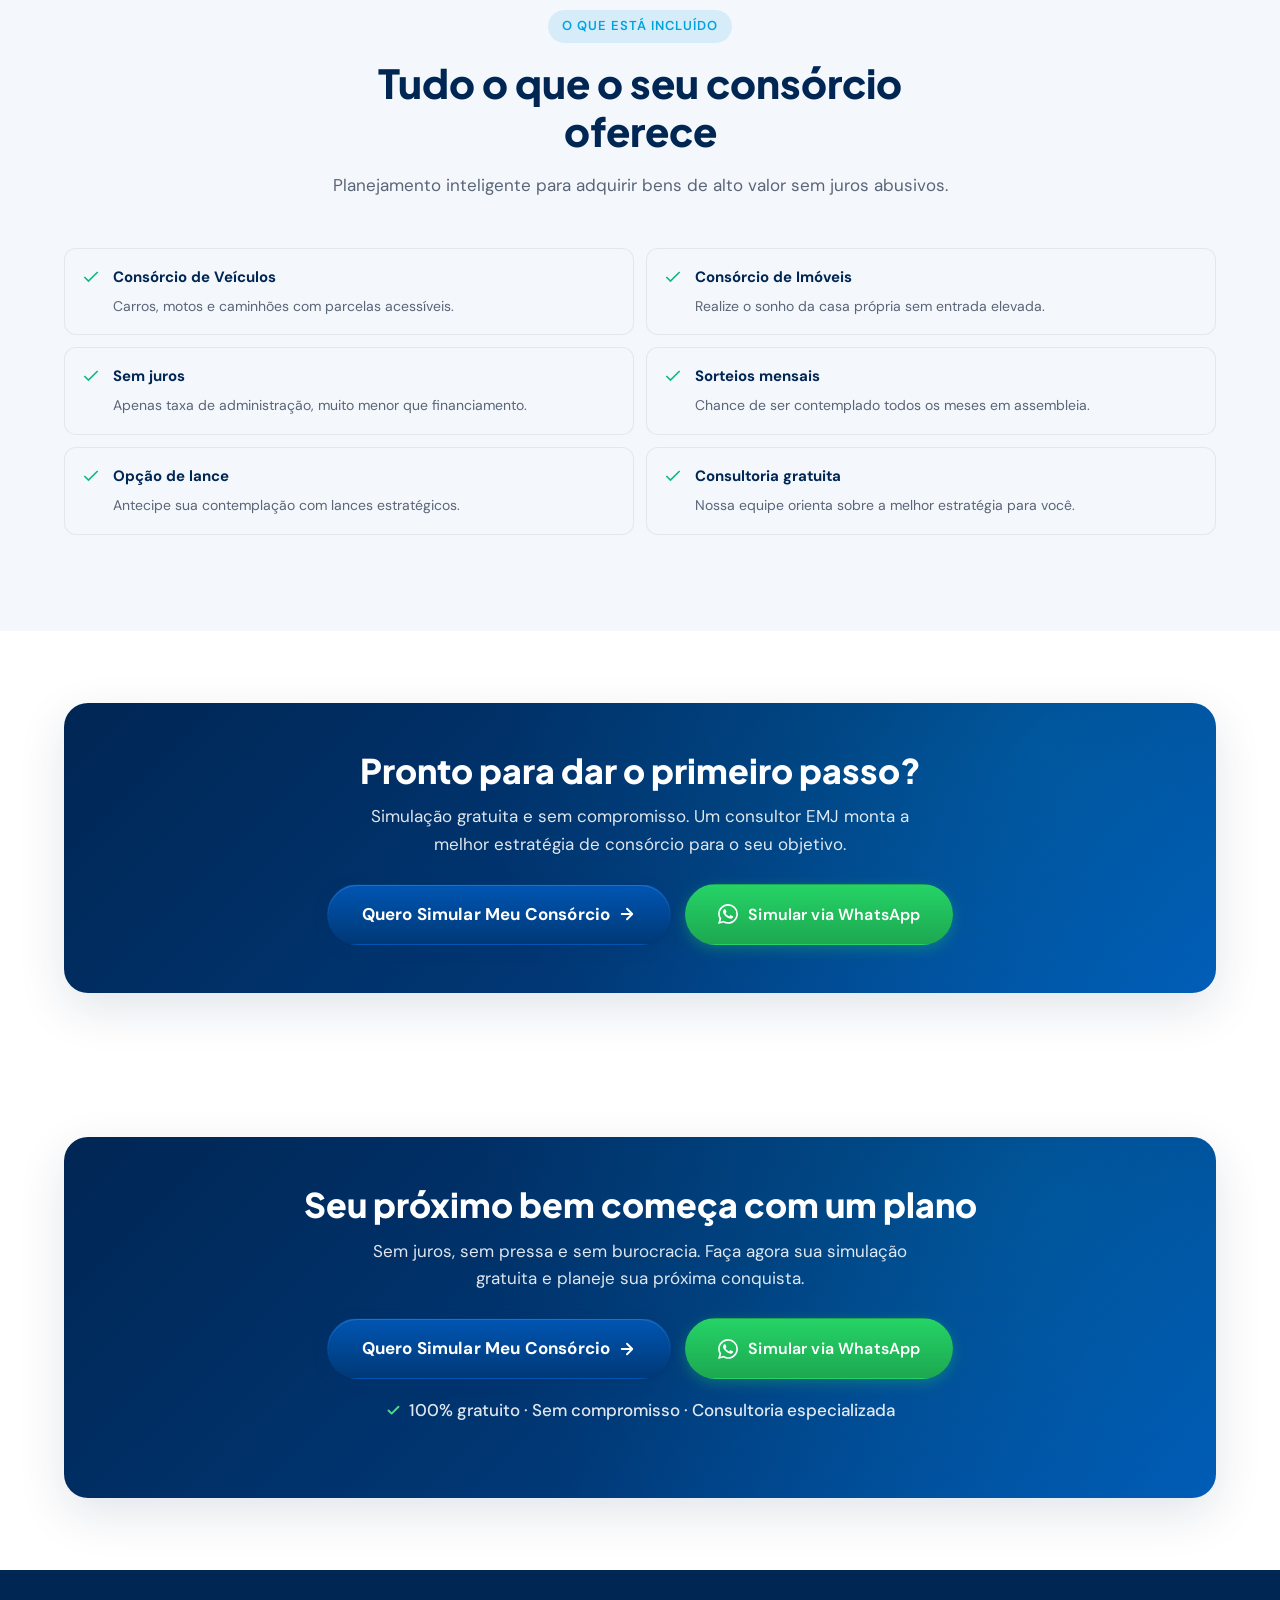
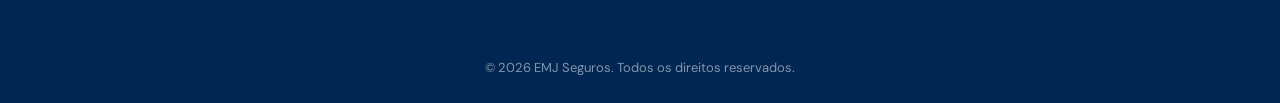
==== commit c44e2290: "adicao de GTM Co-authored-by: Cursor <cursoragent@cursor.com>" ====
--- a/pages/consorcio.html
+++ b/pages/consorcio.html
@@ -1,6 +1,13 @@
 <!DOCTYPE html>
 <html lang="pt-BR">
 <head>
+  <!-- Google Tag Manager -->
+  <script>(function(w,d,s,l,i){w[l]=w[l]||[];w[l].push({'gtm.start':
+  new Date().getTime(),event:'gtm.js'});var f=d.getElementsByTagName(s)[0],
+  j=d.createElement(s),dl=l!='dataLayer'?'&l='+l:'';j.async=true;j.src=
+  'https://www.googletagmanager.com/gtm.js?id='+i+dl;f.parentNode.insertBefore(j,f);
+  })(window,document,'script','dataLayer','GTM-NVX8S3FD');</script>
+  <!-- End Google Tag Manager -->
   <meta charset="UTF-8">
   <meta name="viewport" content="width=device-width, initial-scale=1.0">
   <meta name="description" content="Consórcio EMJ Seguros — veículos, imóveis e investimentos sem juros.">
@@ -32,6 +39,10 @@
   </script>
 </head>
 <body>
+  <!-- Google Tag Manager (noscript) -->
+  <noscript><iframe src="https://www.googletagmanager.com/ns.html?id=GTM-NVX8S3FD"
+  height="0" width="0" style="display:none;visibility:hidden"></iframe></noscript>
+  <!-- End Google Tag Manager (noscript) -->
   <header class="header scrolled"><div class="container header-inner">
     <a href="../index.html" class="logo">
       <div class="logo-frame"><img src="../assets/logo-emj.png" alt="EMJ Seguros" class="logo-img" width="46" height="46"></div>
@@ -167,29 +178,6 @@
       </div>
     </section>
 
-    <!-- ══ CONFIANÇA / PROVA SOCIAL ══ -->
-    <section class="lp-section">
-      <div class="container">
-        <header class="lp-section-head reveal">
-          <span class="section-tag">Confiança de quem já é cliente</span>
-          <h2 class="section-title">Clientes que confiam na EMJ</h2>
-          <p class="section-subtitle">A confiança dos nossos clientes é o nosso maior patrimônio.</p>
-        </header>
-        <div class="lp-trust-grid reveal">
-          <blockquote class="testimonial-card">
-            <div class="testimonial-stars" aria-label="5 estrelas">★★★★★</div>
-            <p class="testimonial-text">"Contratei mais de um produto pela mesma corretora. Atendimento unificado, preços competitivos e uma equipe que realmente se importa."</p>
-            <footer class="testimonial-author"><strong>Carlos Eduardo Silva</strong><span>Cliente EMJ Seguros · Rio de Janeiro, RJ</span></footer>
-          </blockquote>
-          <blockquote class="testimonial-card">
-            <div class="testimonial-stars" aria-label="5 estrelas">★★★★★</div>
-            <p class="testimonial-text">"Fiquei impressionada com a agilidade e a clareza das explicações. O atendimento foi humanizado do início ao fim."</p>
-            <footer class="testimonial-author"><strong>Mariana Costa</strong><span>Cliente EMJ Seguros · São Paulo, SP</span></footer>
-          </blockquote>
-        </div>
-      </div>
-    </section>
-
     <!-- ══ CTA FINAL ══ -->
     <section class="lp-section lp-section--white">
       <div class="container">
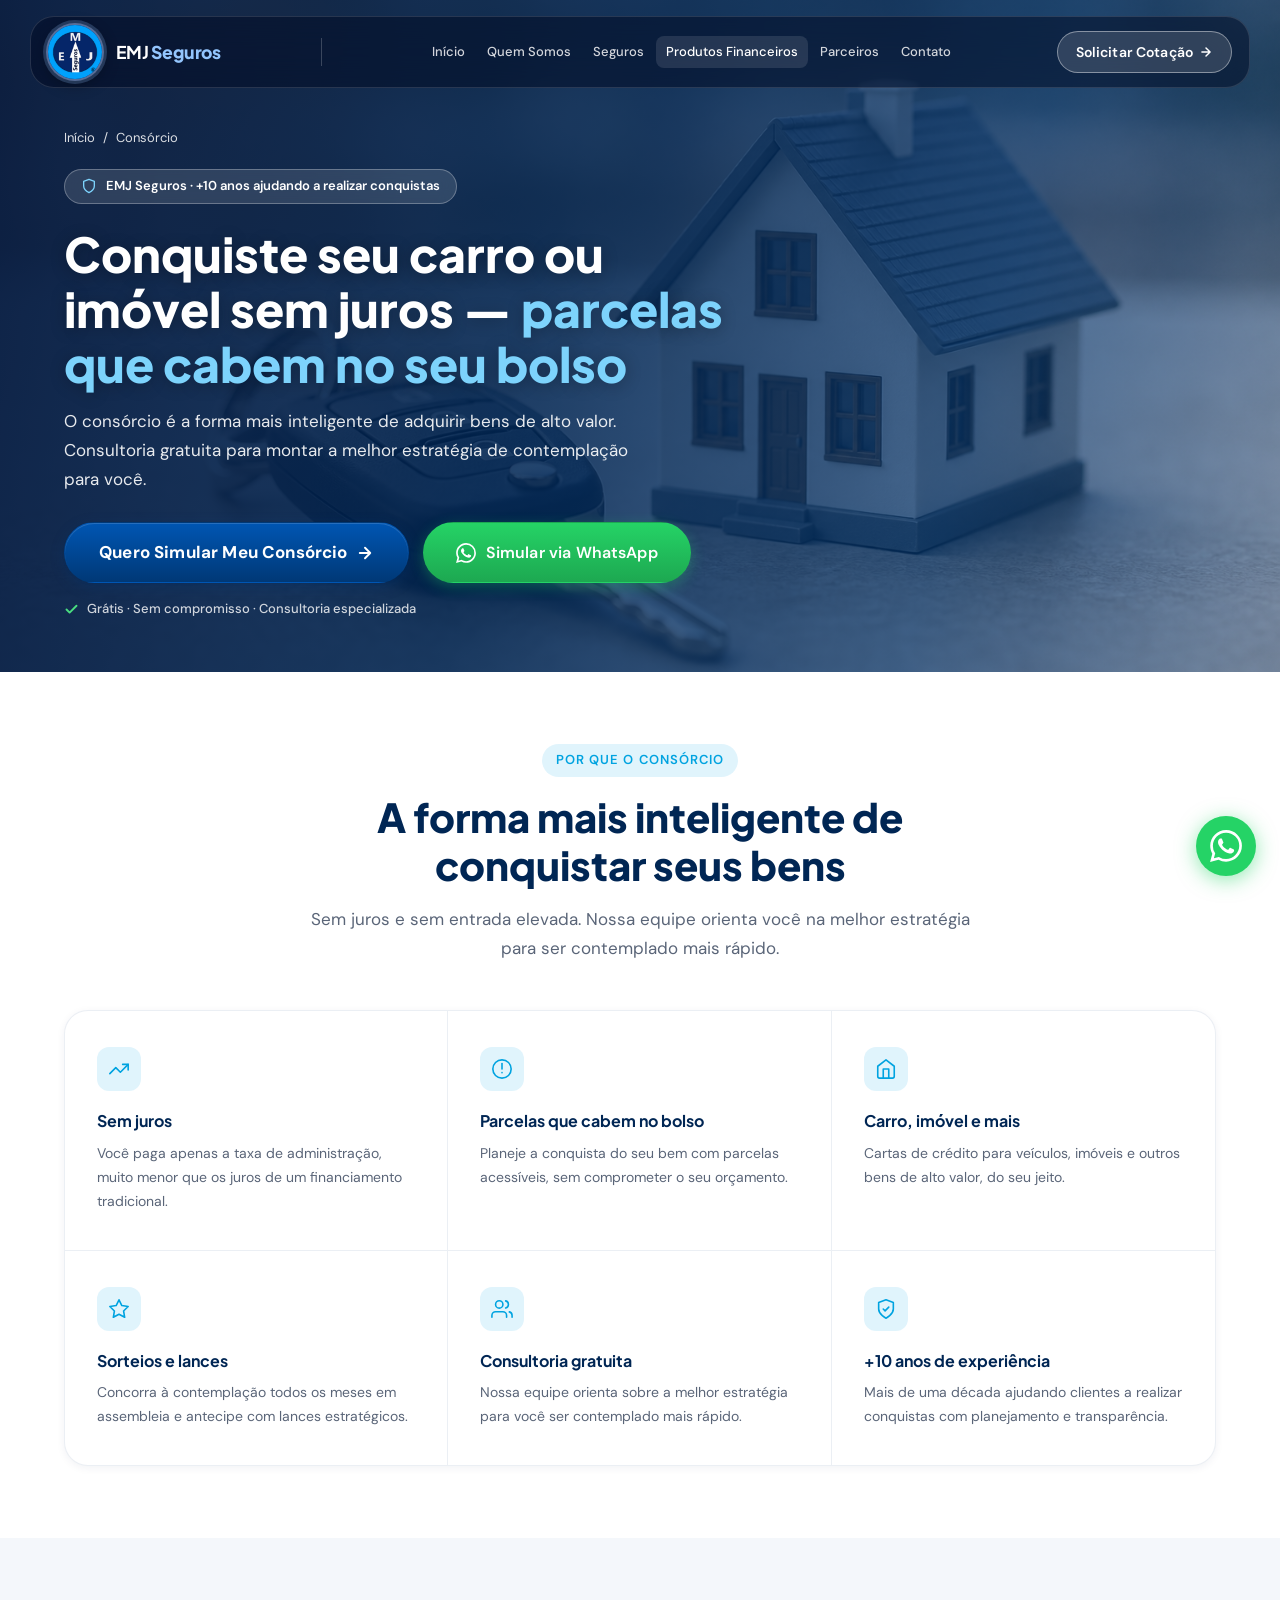
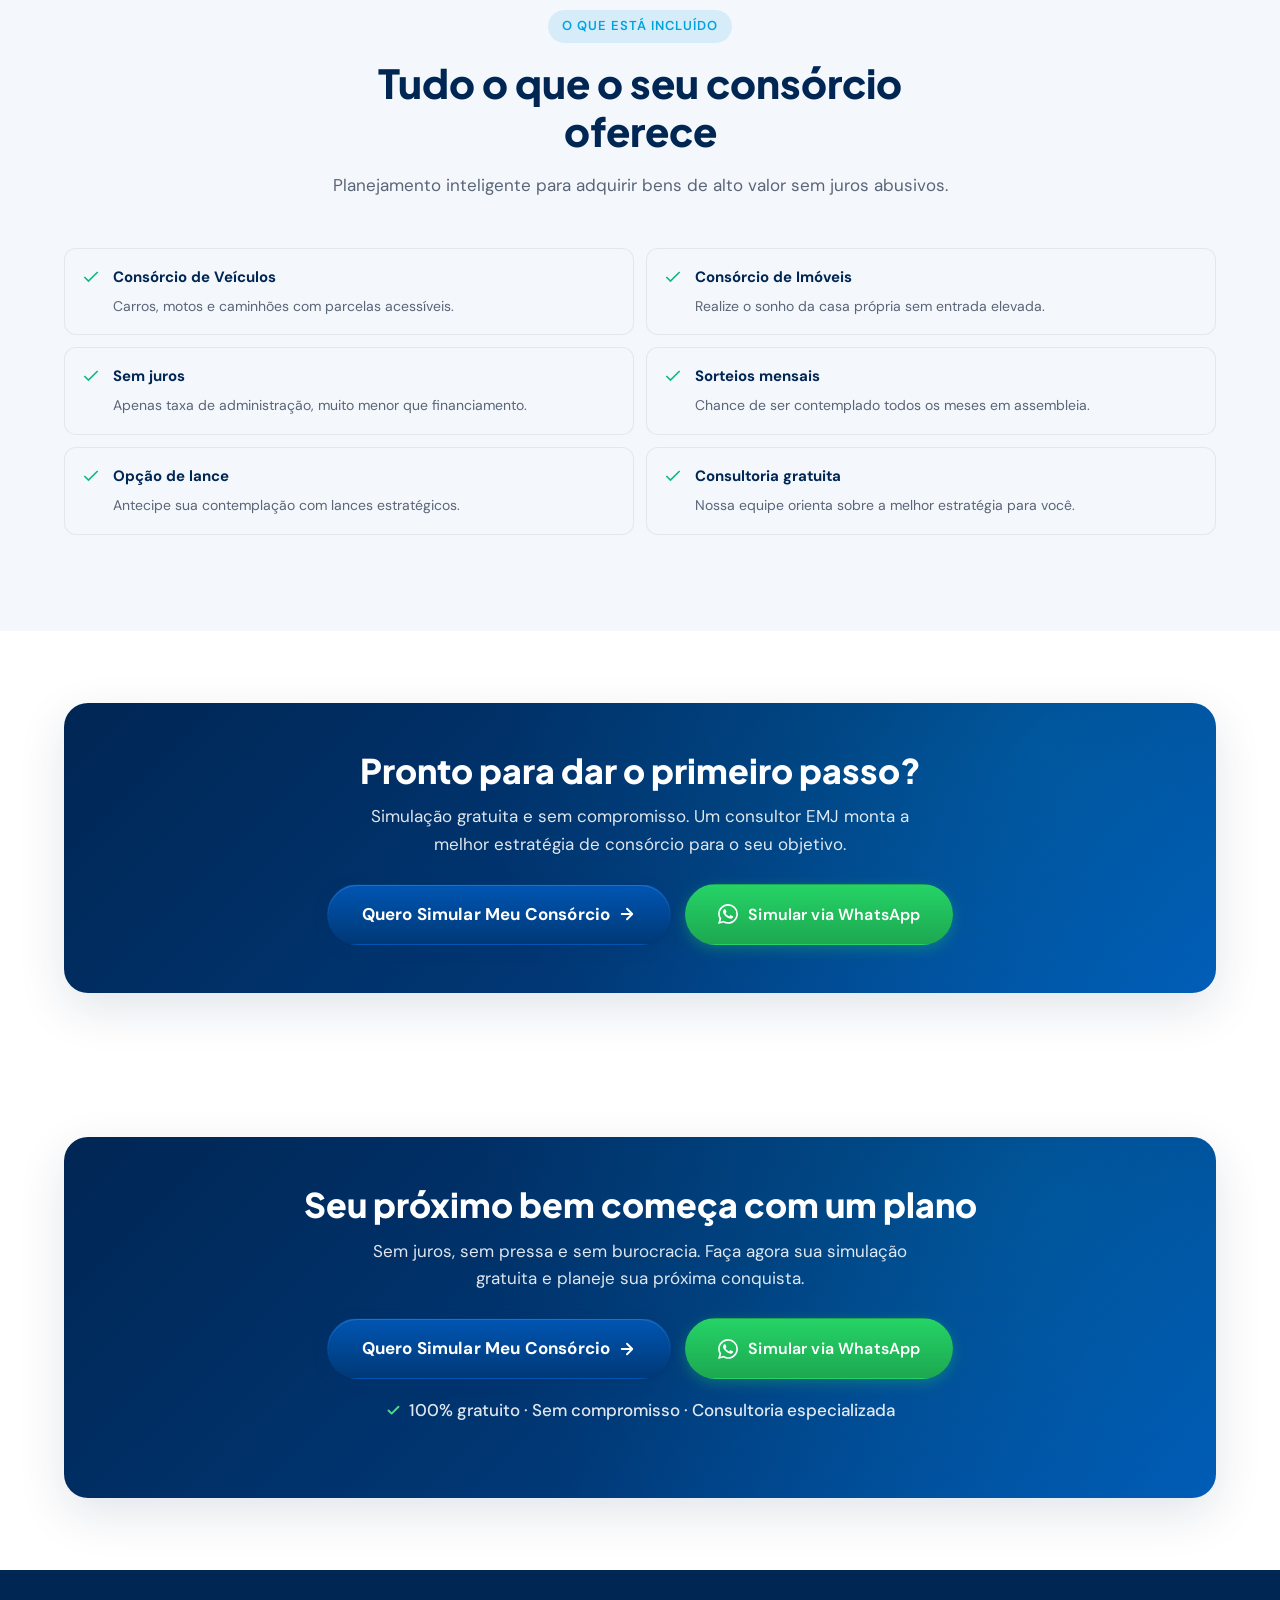
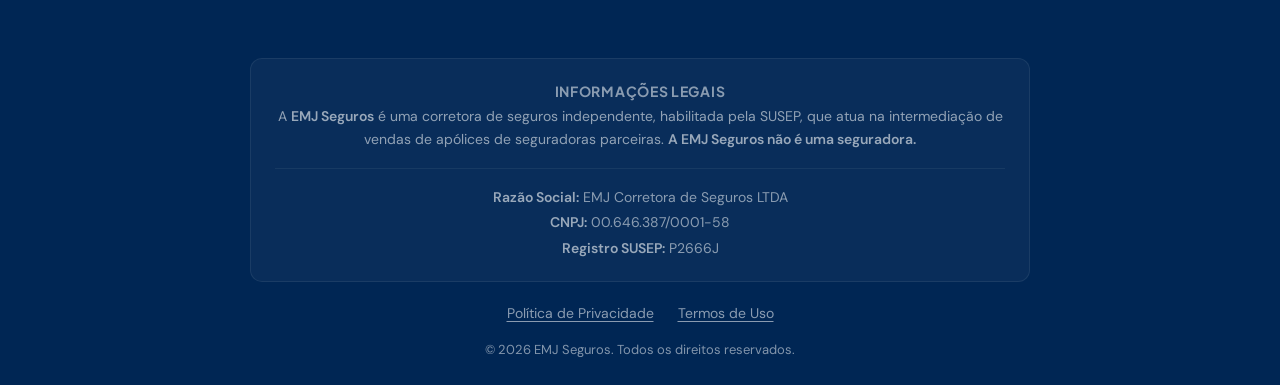
==== commit 308edfbc: "atualizacao de diretrizes Co-authored-by: Cursor <cursoragent@cursor.com>" ====
--- a/pages/consorcio.html
+++ b/pages/consorcio.html
@@ -204,7 +204,7 @@
     </section>
   </main>
 
-  <footer class="footer"><div class="container"><div class="footer-bottom"><p>© 2026 EMJ Seguros. Todos os direitos reservados.</p></div></div></footer>
+  <footer class="footer"><div class="container"><div class="footer-bottom"><div class="footer-legal"><p class="footer-legal-title">Informações Legais</p><p class="footer-legal-disclaimer">A <strong>EMJ Seguros</strong> é uma corretora de seguros independente, habilitada pela SUSEP, que atua na intermediação de vendas de apólices de seguradoras parceiras. <strong>A EMJ Seguros não é uma seguradora.</strong></p><p><strong>Razão Social:</strong> EMJ Corretora de Seguros LTDA</p><p><strong>CNPJ:</strong> 00.646.387/0001-58</p><p><strong>Registro SUSEP:</strong> P2666J</p></div><nav class="footer-policies" aria-label="Políticas do site"><a href="politica-de-privacidade.html">Política de Privacidade</a><a href="termos-de-uso.html">Termos de Uso</a></nav><p>© 2026 EMJ Seguros. Todos os direitos reservados.</p></div></div></footer>
 
   <a href="#" class="whatsapp-float" aria-label="WhatsApp"><svg viewBox="0 0 24 24" fill="white" xmlns="http://www.w3.org/2000/svg"><path d="M17.472 14.382c-.297-.149-1.758-.867-2.03-.967-.273-.099-.471-.148-.67.15-.197.297-.767.966-.94 1.164-.173.199-.347.223-.644.075-.297-.15-1.255-.463-2.39-1.475-.883-.788-1.48-1.761-1.653-2.059-.173-.297-.018-.458.13-.606.134-.133.298-.347.446-.52.149-.174.198-.298.298-.497.099-.198.05-.371-.025-.52-.075-.149-.669-1.612-.916-2.207-.242-.579-.487-.5-.669-.51-.173-.008-.371-.01-.57-.01-.198 0-.52.074-.792.372-.272.297-1.04 1.016-1.04 2.479 0 1.462 1.065 2.875 1.213 3.074.149.198 2.096 3.2 5.077 4.487.709.306 1.262.489 1.694.625.712.227 1.36.195 1.871.118.571-.085 1.758-.719 2.006-1.413.248-.694.248-1.289.173-1.413-.074-.124-.272-.198-.57-.347m-5.421 7.403h-.004a9.87 9.87 0 01-5.031-1.378l-.361-.214-3.741.982.998-3.648-.235-.374a9.86 9.86 0 01-1.51-5.26c.001-5.45 4.436-9.884 9.888-9.884 2.64 0 5.122 1.03 6.988 2.898a9.825 9.825 0 012.893 6.994c-.003 5.45-4.435 9.884-9.885 9.884m8.413-18.297A11.815 11.815 0 0012.05 0C5.495 0 .16 5.335.157 11.892c0 2.096.547 4.142 1.588 5.945L.057 24l6.305-1.654a11.882 11.882 0 005.683 1.448h.005c6.554 0 11.89-5.335 11.893-11.893a11.821 11.821 0 00-3.48-8.413z"/></svg></a>
   <script src="../script.js"></script>
--- a/style.css
+++ b/style.css
@@ -638,6 +638,28 @@
 .footer-links a    { font-size: 0.875rem; opacity: 0.75; transition: all var(--transition); }
 .footer-links a:hover { opacity: 1; color: var(--accent); padding-left: 4px; }
 .footer-bottom { padding: 24px 0; text-align: center; font-size: 0.8125rem; opacity: 0.6; }
+.footer-legal { margin-bottom: 20px; padding: 20px 24px; background: rgba(255,255,255,0.06); border: 1px solid rgba(255,255,255,0.12); border-radius: var(--radius-md); opacity: 1; max-width: 780px; margin-left: auto; margin-right: auto; }
+.footer-legal-title { font-family: var(--font-heading); font-size: 0.875rem; font-weight: 700; color: #fff; text-transform: uppercase; letter-spacing: 0.05em; margin-bottom: 12px; }
+.footer-legal-disclaimer { margin-bottom: 16px !important; padding-bottom: 16px; border-bottom: 1px solid rgba(255,255,255,0.1); font-size: 0.875rem !important; line-height: 1.7 !important; color: rgba(255,255,255,0.95) !important; }
+.footer-legal p { font-size: 0.875rem; line-height: 1.8; color: rgba(255,255,255,0.9); margin: 0; }
+.footer-legal strong { color: #fff; font-weight: 600; }
+.footer-policies { display: flex; flex-wrap: wrap; justify-content: center; gap: 8px 24px; margin-bottom: 16px; opacity: 1; }
+.footer-policies a { font-size: 0.875rem; color: rgba(255,255,255,0.9); text-decoration: underline; text-underline-offset: 3px; transition: color var(--transition); }
+.footer-policies a:hover { color: var(--accent); }
+.footer-policies a[aria-current="page"] { color: #93c5fd; }
+
+/* ── Páginas legais ── */
+.legal-page { padding: 64px 0 96px; background: var(--bg-white); }
+.legal-content { max-width: 760px; margin: 0 auto; }
+.legal-content h2 { font-family: var(--font-heading); font-size: 1.375rem; font-weight: 700; margin: 40px 0 12px; color: var(--primary-dark); }
+.legal-content h2:first-of-type { margin-top: 0; }
+.legal-content p, .legal-content li { font-size: 1rem; line-height: 1.75; color: var(--text-muted); margin-bottom: 12px; }
+.legal-content ul { margin: 0 0 16px 1.25rem; }
+.legal-content a { color: var(--primary); text-decoration: underline; text-underline-offset: 2px; }
+.legal-content a:hover { color: var(--primary-light); }
+.legal-meta { font-size: 0.9375rem; line-height: 1.7; color: var(--text-muted); margin-bottom: 32px; padding-bottom: 24px; border-bottom: 1px solid var(--border); }
+.form-note a { color: var(--primary); text-decoration: underline; text-underline-offset: 2px; }
+.form-note a:hover { color: var(--primary-light); }
 
 /* ── WhatsApp Float ── */
 .whatsapp-float {
@@ -984,6 +1006,18 @@
 }
 
 .lp-actions { display: flex; flex-wrap: wrap; gap: 14px; }
+.lp-actions--hero .btn-whatsapp,
+.lp-actions--cta .btn-whatsapp { min-width: min(100%, 340px); }
+.lp-form-link {
+  margin-top: 14px; font-size: 0.8125rem; font-weight: 500;
+  color: rgba(255,255,255,0.65);
+}
+.lp-form-link a {
+  color: inherit; text-decoration: underline; text-underline-offset: 3px;
+  transition: color var(--transition);
+}
+.lp-form-link a:hover { color: rgba(255,255,255,0.95); }
+.lp-cta-band .lp-form-link { margin-top: 16px; }
 .btn-cta-xl { padding: 16px 34px; font-size: 1.0625rem; font-weight: 700; min-height: 54px; }
 
 .lp-cta-micro {
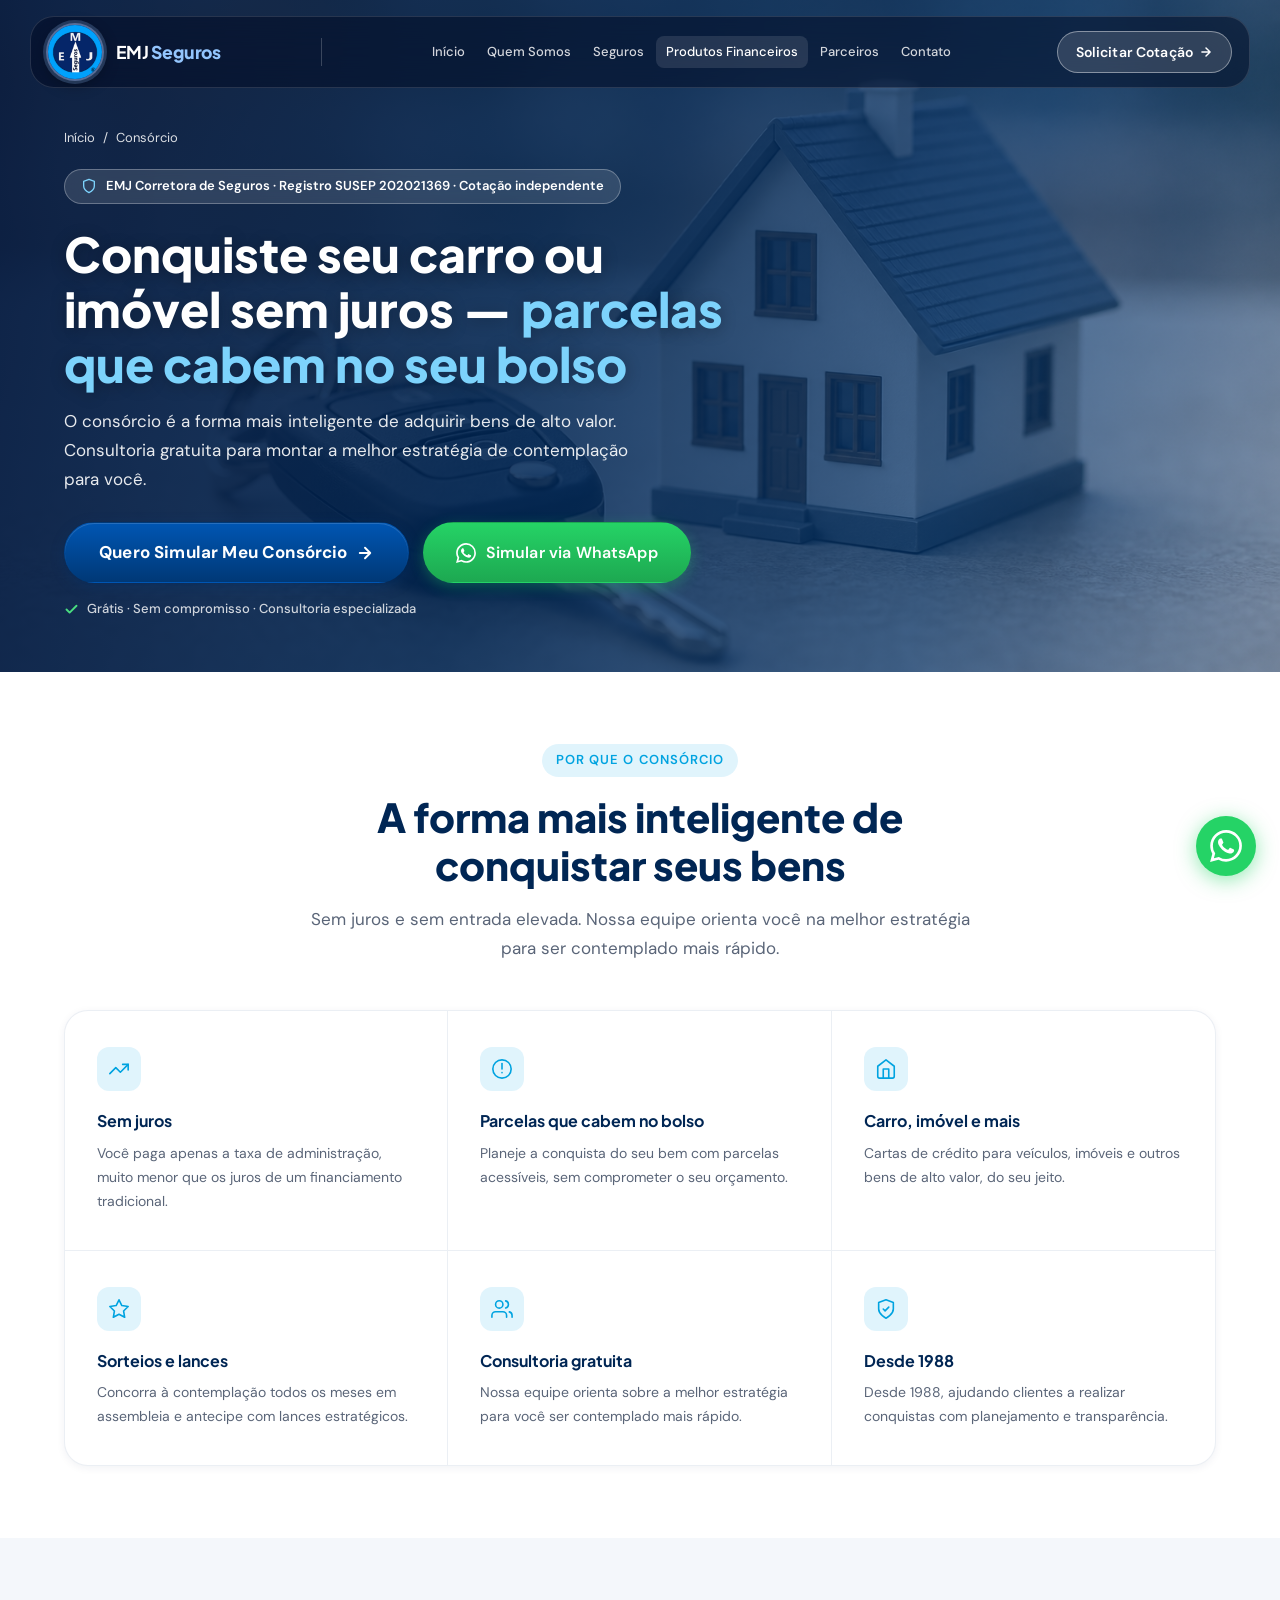
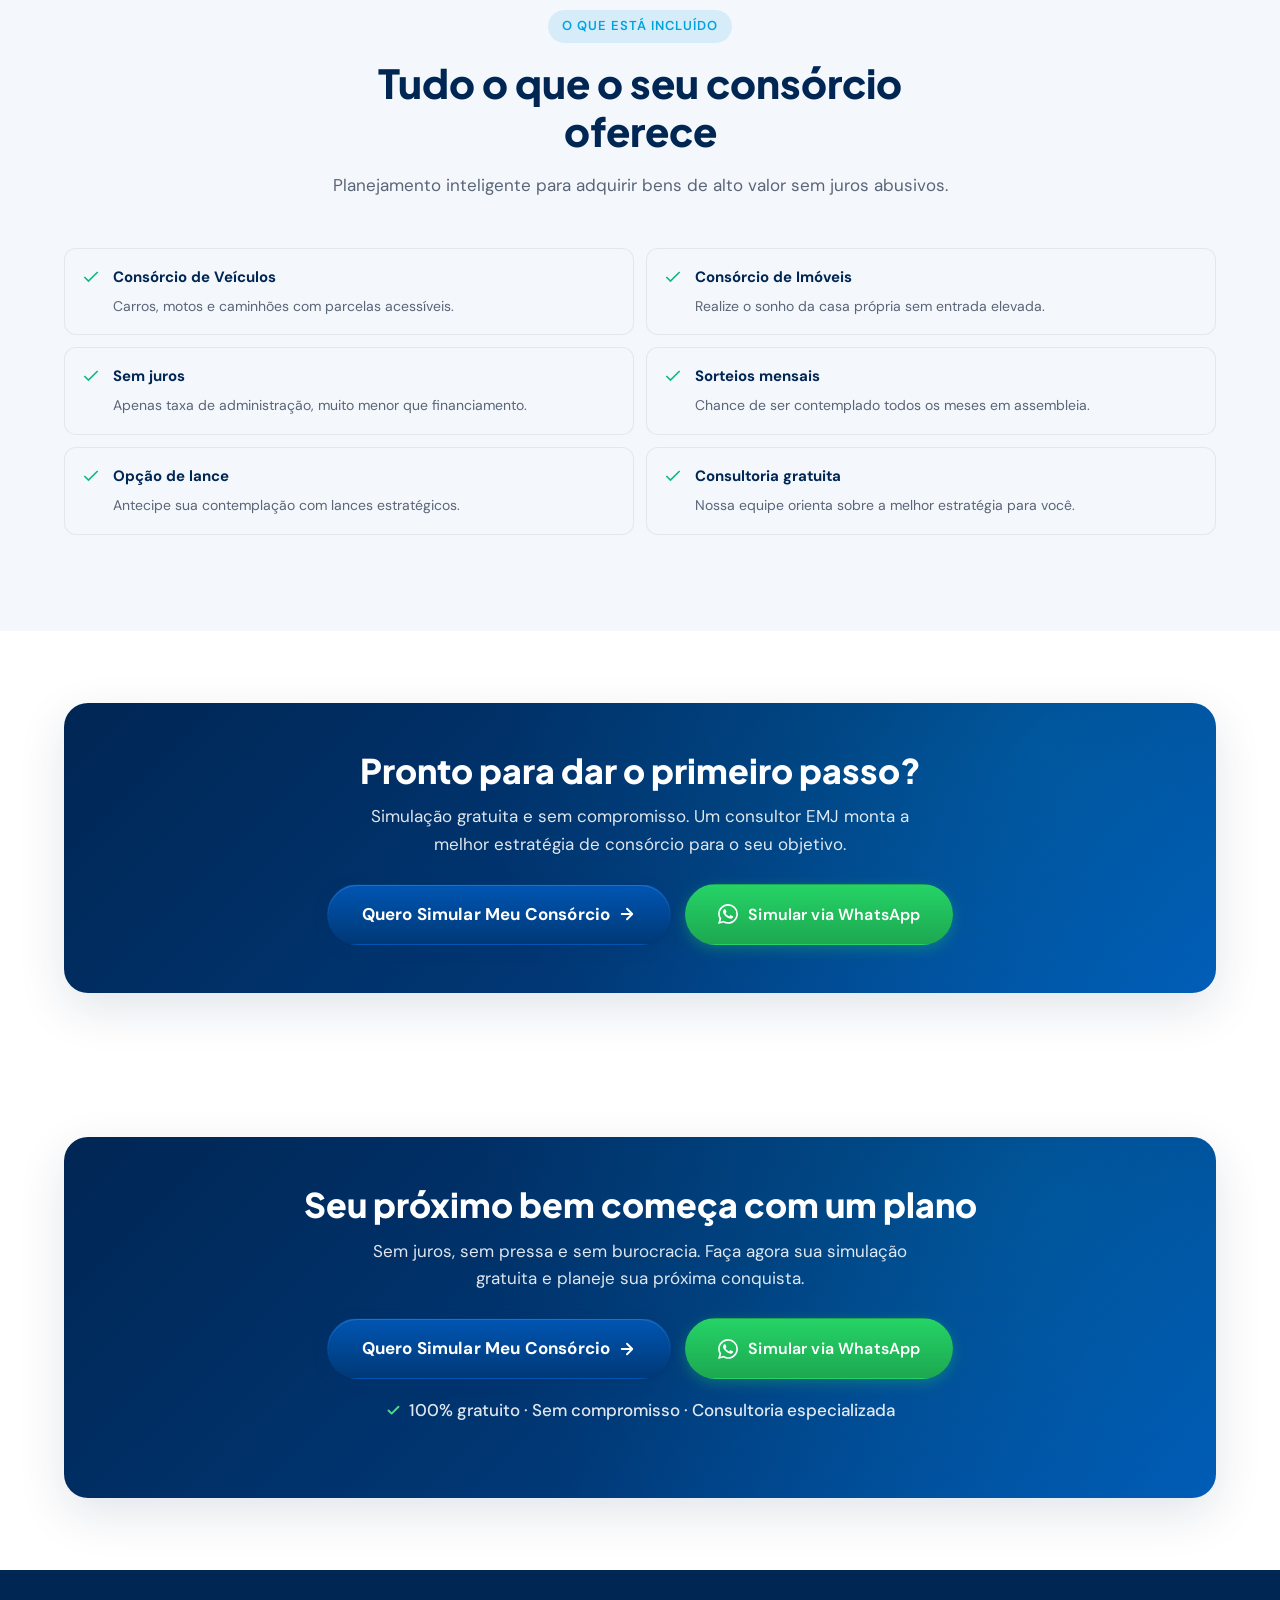
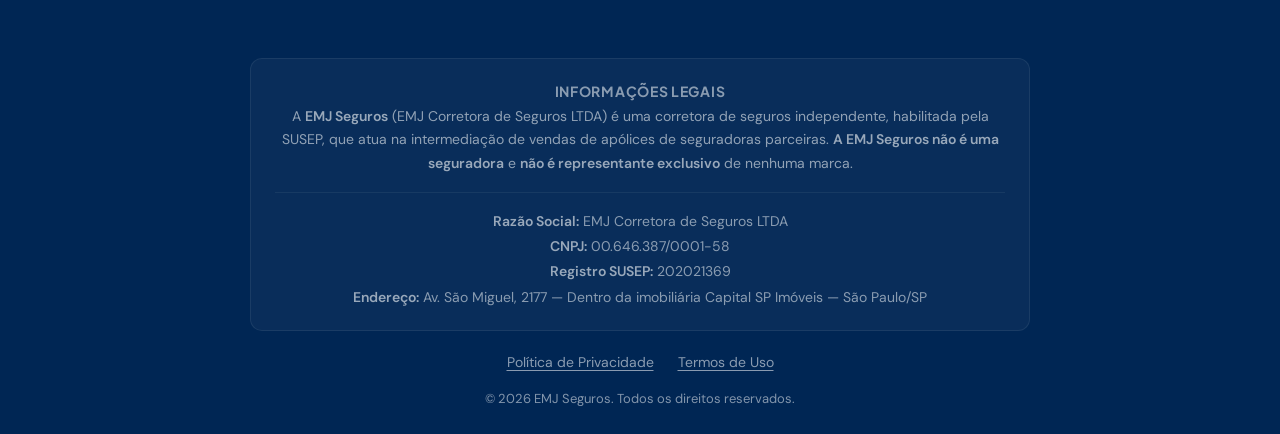
==== commit 4a6728e2: "Adequa site às práticas do Google Ads: identidade de corretora e transparência de parcerias. Co-auth" ====
--- a/pages/consorcio.html
+++ b/pages/consorcio.html
@@ -1,4 +1,4 @@
-<!DOCTYPE html>
+﻿<!DOCTYPE html>
 <html lang="pt-BR">
 <head>
   <!-- Google Tag Manager -->
@@ -9,6 +9,7 @@
   })(window,document,'script','dataLayer','GTM-NVX8S3FD');</script>
   <!-- End Google Tag Manager -->
   <meta charset="UTF-8">
+  <meta name="facebook-domain-verification" content="gk6uj9mu0l1y5x5geobx8sh2dipc2k" />
   <meta name="viewport" content="width=device-width, initial-scale=1.0">
   <meta name="description" content="Consórcio EMJ Seguros — veículos, imóveis e investimentos sem juros.">
   <title>Consórcio | EMJ Seguros</title>
@@ -37,6 +38,23 @@
       return false;
     }
   </script>
+  <!-- Meta Pixel Code -->
+  <script>
+  !function(f,b,e,v,n,t,s)
+  {if(f.fbq)return;n=f.fbq=function(){n.callMethod?
+  n.callMethod.apply(n,arguments):n.queue.push(arguments)};
+  if(!f._fbq)f._fbq=n;n.push=n;n.loaded=!0;n.version='2.0';
+  n.queue=[];t=b.createElement(e);t.async=!0;
+  t.src=v;s=b.getElementsByTagName(e)[0];
+  s.parentNode.insertBefore(t,s)}(window, document,'script',
+  'https://connect.facebook.net/en_US/fbevents.js');
+  fbq('init', '1026255446868443');
+  fbq('track', 'PageView');
+  </script>
+  <noscript><img height="1" width="1" style="display:none"
+  src="https://www.facebook.com/tr?id=1026255446868443&ev=PageView&noscript=1"
+  /></noscript>
+  <!-- End Meta Pixel Code -->
 </head>
 <body>
   <!-- Google Tag Manager (noscript) -->
@@ -66,7 +84,7 @@
 
         <div class="lp-badge">
           <svg width="16" height="16" viewBox="0 0 24 24" fill="none" stroke="currentColor" stroke-width="2" stroke-linecap="round" stroke-linejoin="round"><path d="M12 22s8-4 8-10V5l-8-3-8 3v7c0 6 8 10 8 10z"/></svg>
-          EMJ Seguros · +10 anos ajudando a realizar conquistas
+          EMJ Corretora de Seguros · Registro SUSEP 202021369 · Cotação independente
         </div>
 
         <h1>Conquiste seu carro ou imóvel sem juros — <span>parcelas que cabem no seu bolso</span></h1>
@@ -131,8 +149,8 @@
           </article>
           <article class="diff-item">
             <div class="diff-icon"><svg width="22" height="22" viewBox="0 0 24 24" fill="none" stroke="currentColor" stroke-width="1.75" stroke-linecap="round" stroke-linejoin="round"><path d="M12 22s8-4 8-10V5l-8-3-8 3v7c0 6 8 10 8 10z"/><polyline points="9 12 11 14 15 10"/></svg></div>
-            <h3 class="diff-title">+10 anos de experiência</h3>
-            <p class="diff-text">Mais de uma década ajudando clientes a realizar conquistas com planejamento e transparência.</p>
+            <h3 class="diff-title">Desde 1988</h3>
+            <p class="diff-text">Desde 1988, ajudando clientes a realizar conquistas com planejamento e transparência.</p>
           </article>
         </div>
       </div>
@@ -204,7 +222,8 @@
     </section>
   </main>
 
-  <footer class="footer"><div class="container"><div class="footer-bottom"><div class="footer-legal"><p class="footer-legal-title">Informações Legais</p><p class="footer-legal-disclaimer">A <strong>EMJ Seguros</strong> é uma corretora de seguros independente, habilitada pela SUSEP, que atua na intermediação de vendas de apólices de seguradoras parceiras. <strong>A EMJ Seguros não é uma seguradora.</strong></p><p><strong>Razão Social:</strong> EMJ Corretora de Seguros LTDA</p><p><strong>CNPJ:</strong> 00.646.387/0001-58</p><p><strong>Registro SUSEP:</strong> P2666J</p></div><nav class="footer-policies" aria-label="Políticas do site"><a href="politica-de-privacidade.html">Política de Privacidade</a><a href="termos-de-uso.html">Termos de Uso</a></nav><p>© 2026 EMJ Seguros. Todos os direitos reservados.</p></div></div></footer>
+  <footer class="footer"><div class="container"><div class="footer-bottom"><div class="footer-legal"><p class="footer-legal-title">Informações Legais</p><p class="footer-legal-disclaimer">A <strong>EMJ Seguros</strong> (EMJ Corretora de Seguros LTDA) é uma corretora de seguros independente, habilitada pela SUSEP, que atua na intermediação de vendas de apólices de seguradoras parceiras. <strong>A EMJ Seguros não é uma seguradora</strong> e <strong>não é representante exclusivo</strong> de nenhuma marca.</p><p><strong>Razão Social:</strong> EMJ Corretora de Seguros LTDA</p><p><strong>CNPJ:</strong> 00.646.387/0001-58</p><p><strong>Registro SUSEP:</strong> 202021369</p>
+          <p><strong>Endereço:</strong> Av. São Miguel, 2177 — Dentro da imobiliária Capital SP Imóveis — São Paulo/SP</p></div><nav class="footer-policies" aria-label="Políticas do site"><a href="politica-de-privacidade.html">Política de Privacidade</a><a href="termos-de-uso.html">Termos de Uso</a></nav><p>© 2026 EMJ Seguros. Todos os direitos reservados.</p></div></div></footer>
 
   <a href="#" class="whatsapp-float" aria-label="WhatsApp"><svg viewBox="0 0 24 24" fill="white" xmlns="http://www.w3.org/2000/svg"><path d="M17.472 14.382c-.297-.149-1.758-.867-2.03-.967-.273-.099-.471-.148-.67.15-.197.297-.767.966-.94 1.164-.173.199-.347.223-.644.075-.297-.15-1.255-.463-2.39-1.475-.883-.788-1.48-1.761-1.653-2.059-.173-.297-.018-.458.13-.606.134-.133.298-.347.446-.52.149-.174.198-.298.298-.497.099-.198.05-.371-.025-.52-.075-.149-.669-1.612-.916-2.207-.242-.579-.487-.5-.669-.51-.173-.008-.371-.01-.57-.01-.198 0-.52.074-.792.372-.272.297-1.04 1.016-1.04 2.479 0 1.462 1.065 2.875 1.213 3.074.149.198 2.096 3.2 5.077 4.487.709.306 1.262.489 1.694.625.712.227 1.36.195 1.871.118.571-.085 1.758-.719 2.006-1.413.248-.694.248-1.289.173-1.413-.074-.124-.272-.198-.57-.347m-5.421 7.403h-.004a9.87 9.87 0 01-5.031-1.378l-.361-.214-3.741.982.998-3.648-.235-.374a9.86 9.86 0 01-1.51-5.26c.001-5.45 4.436-9.884 9.888-9.884 2.64 0 5.122 1.03 6.988 2.898a9.825 9.825 0 012.893 6.994c-.003 5.45-4.435 9.884-9.885 9.884m8.413-18.297A11.815 11.815 0 0012.05 0C5.495 0 .16 5.335.157 11.892c0 2.096.547 4.142 1.588 5.945L.057 24l6.305-1.654a11.882 11.882 0 005.683 1.448h.005c6.554 0 11.89-5.335 11.893-11.893a11.821 11.821 0 00-3.48-8.413z"/></svg></a>
   <script src="../script.js"></script>
--- a/style.css
+++ b/style.css
@@ -549,12 +549,22 @@
   -webkit-mask-image: linear-gradient(to right,transparent 0%,black 8%,black 92%,transparent 100%);
 }
 
-.partners-marquee { display: flex; width: max-content; }
-.partners-track   { display: flex; gap: 20px; padding: 8px 10px; animation: marqueeScroll 32s linear infinite; flex-shrink: 0; }
+.partners-marquee {
+  display: flex;
+  width: max-content;
+  animation: marqueeScroll 32s linear infinite;
+  will-change: transform;
+}
+.partners-track {
+  display: flex;
+  gap: 20px;
+  padding: 8px 10px;
+  flex-shrink: 0;
+}
 
 @keyframes marqueeScroll {
-  0%   { transform: translateX(0); }
-  100% { transform: translateX(-50%); }
+  from { transform: translateX(0); }
+  to   { transform: translateX(-50%); }
 }
 
 .partner-logo {
@@ -570,22 +580,6 @@
   width: auto; height: auto;
   object-fit: contain;
 }
-
-/* ── Testimonials ── */
-.testimonials { background: var(--bg-white); }
-.testimonial-carousel { position: relative; max-width: 720px; margin: 0 auto; overflow: hidden; }
-.testimonial-track    { display: flex; transition: transform 0.5s cubic-bezier(0.4,0,0.2,1); }
-.testimonial-slide    { min-width: 100%; padding: 0 8px; }
-
-.testimonial-card { background: var(--bg); border-radius: var(--radius-xl); padding: 40px; border: 1px solid var(--border); text-align: center; }
-.testimonial-stars  { color: #fbbf24; font-size: 1.25rem; letter-spacing: 4px; margin-bottom: 20px; }
-.testimonial-text   { font-size: 1.0625rem; color: var(--text); line-height: 1.75; font-style: italic; margin-bottom: 24px; }
-.testimonial-author strong { display: block; font-weight: 700; color: var(--primary-dark); }
-.testimonial-author span   { font-size: 0.875rem; color: var(--text-muted); }
-
-.testimonial-dots       { display: flex; justify-content: center; gap: 8px; margin-top: 32px; }
-.testimonial-dot        { width: 10px; height: 10px; border-radius: 50%; background: var(--border-strong); border: none; cursor: pointer; transition: all var(--transition); padding: 0; }
-.testimonial-dot.active { background: var(--primary); width: 28px; border-radius: var(--radius-full); }
 
 /* ── Contact / Form ── */
 .contact { background: linear-gradient(180deg,var(--bg) 0%,#e8f2fa 100%); }
@@ -938,7 +932,6 @@
   .stats-grid { grid-template-columns: 1fr 1fr; }
   .footer-grid { grid-template-columns: 1fr; }
   .contact-form-card { padding: 24px; }
-  .testimonial-card  { padding: 24px; }
   .services-more-banner { flex-direction: column; text-align: center; padding: 24px 20px; gap: 20px; }
   .services-more-icons  { justify-content: center; flex-wrap: wrap; }
   .services-more-banner .btn { width: 100%; justify-content: center; }
@@ -1064,10 +1057,6 @@
 .lp-cta-band .lp-cta-micro { justify-content: center; margin-top: 18px; }
 
 /* ── Confiança / prova social ── */
-.lp-trust-grid { display: grid; gap: 24px; max-width: 820px; margin: 0 auto; }
-@media (min-width: 720px) { .lp-trust-grid { grid-template-columns: 1fr 1fr; } }
-.lp-trust-grid .testimonial-card { height: 100%; }
-
 .lp-partners {
   display: flex; flex-wrap: wrap; align-items: center; justify-content: center;
   gap: 16px; margin-top: 40px;
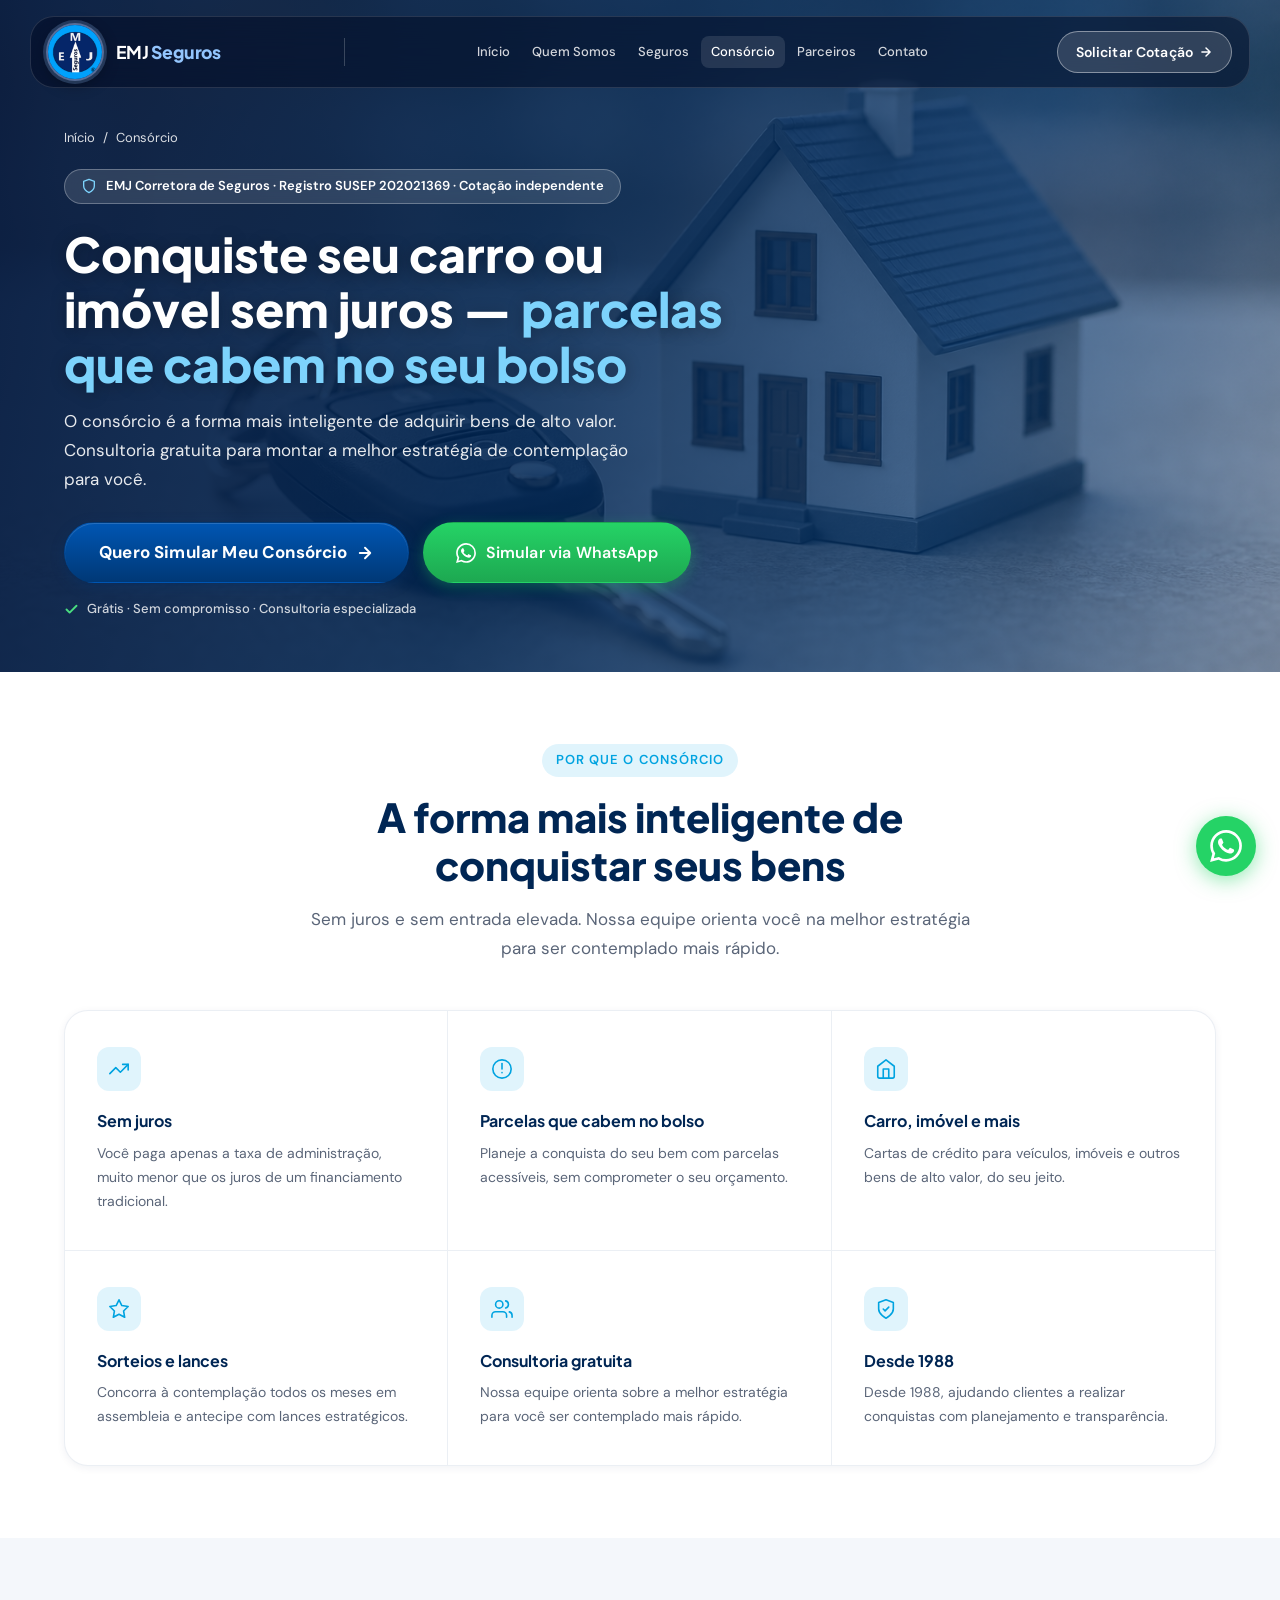
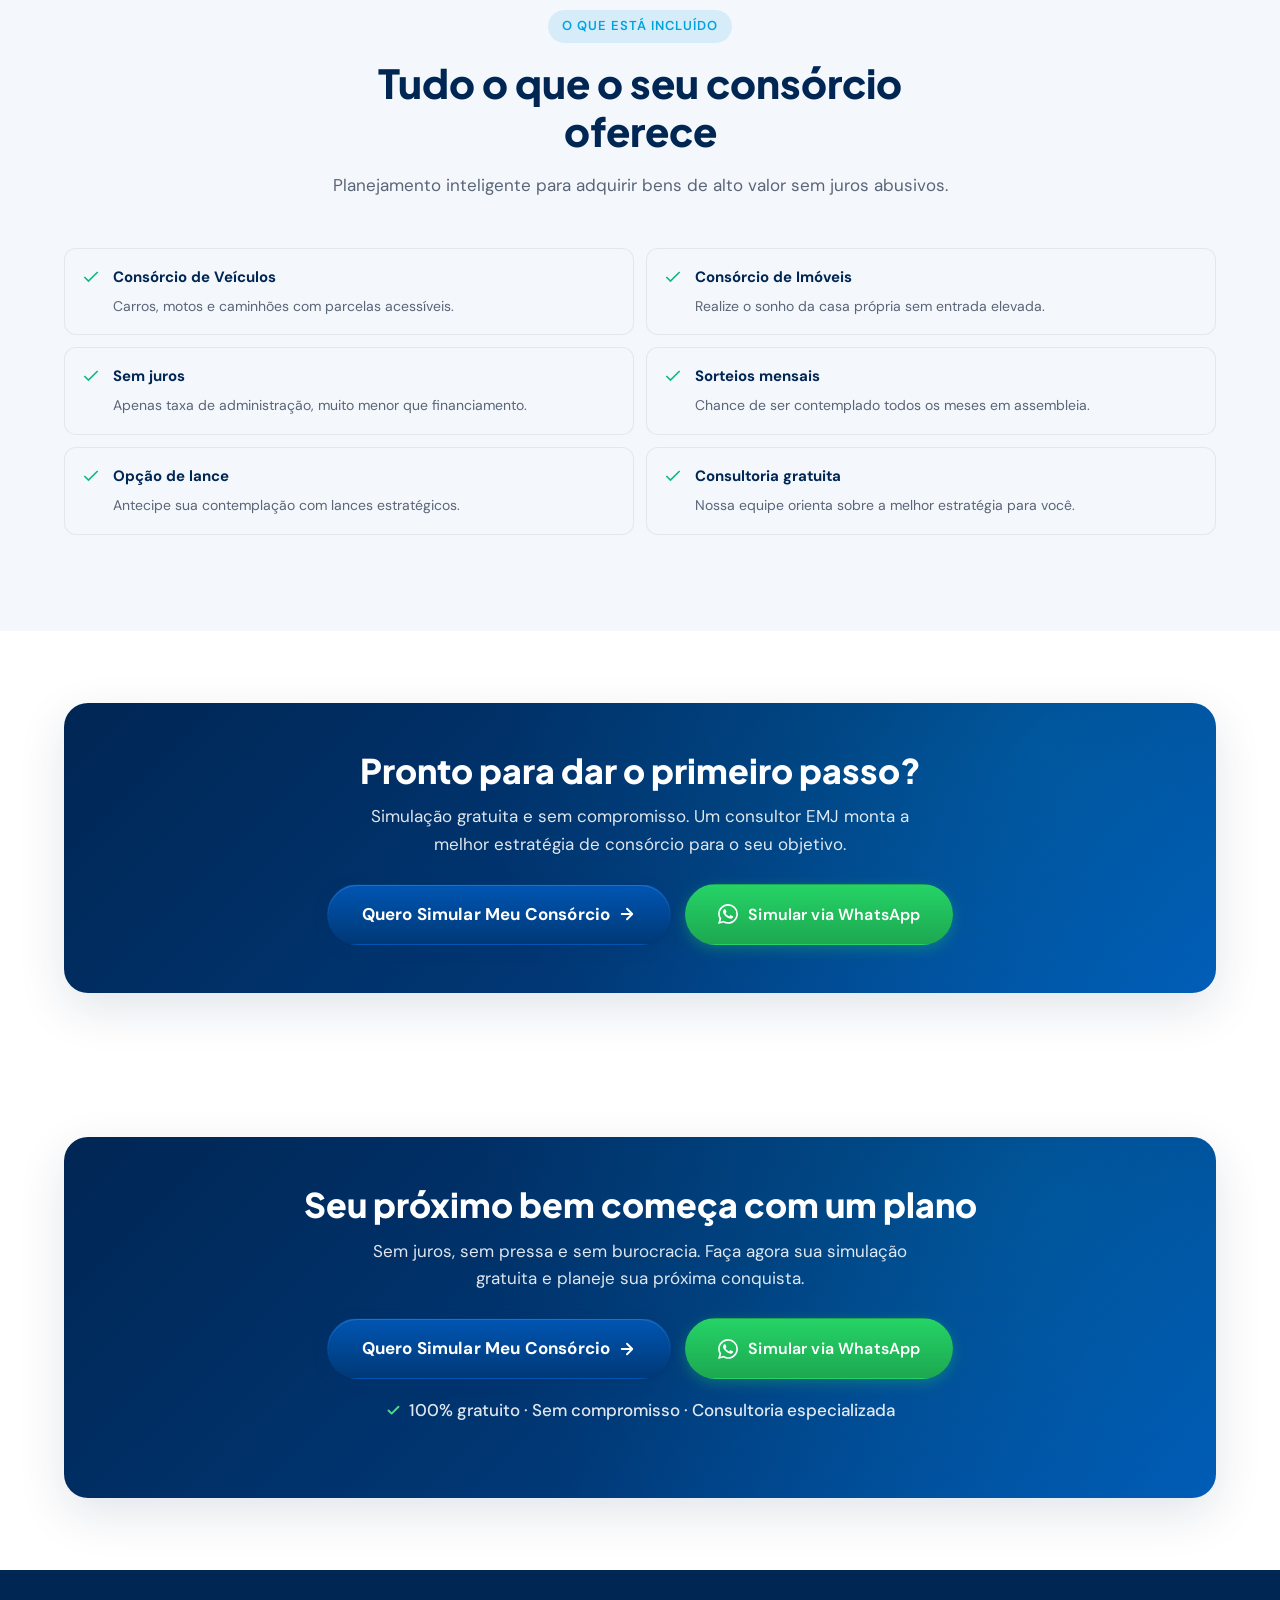
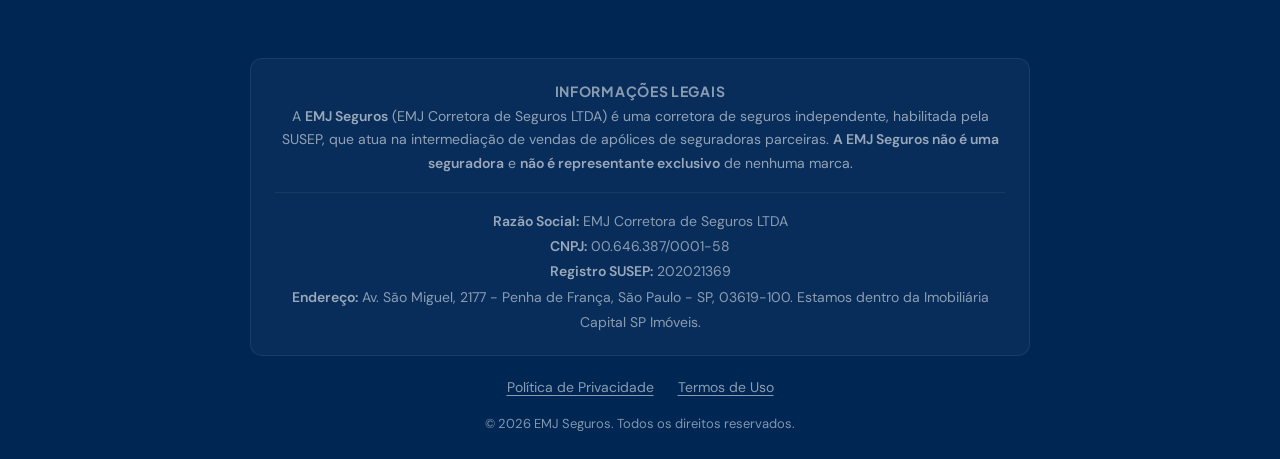
==== commit 8d5b68f7: "Alinha conteúdo institucional: intermediação, endereço e remoção de produtos fora do escopo. Co-auth" ====
--- a/pages/consorcio.html
+++ b/pages/consorcio.html
@@ -67,7 +67,7 @@
       <span class="logo-text">EMJ <strong>Seguros</strong></span>
     </a>
     <div class="logo-divider" aria-hidden="true"></div>
-    <nav class="nav"><a href="../index.html#inicio" class="nav-link">Início</a><a href="../index.html#quem-somos" class="nav-link">Quem Somos</a><a href="../index.html#seguros" class="nav-link">Seguros</a><a href="../index.html#produtos-financeiros" class="nav-link active">Produtos Financeiros</a><a href="../index.html#parceiros" class="nav-link">Parceiros</a><a href="../index.html#contato" class="nav-link">Contato</a><a href="../index.html#contato" class="btn btn-primary btn-sm btn-mobile-cta">Solicitar Cotação</a></nav>
+    <nav class="nav"><a href="../index.html#inicio" class="nav-link">Início</a><a href="../index.html#quem-somos" class="nav-link">Quem Somos</a><a href="../index.html#seguros" class="nav-link">Seguros</a><a href="consorcio.html" class="nav-link active">Consórcio</a><a href="../index.html#parceiros" class="nav-link">Parceiros</a><a href="../index.html#contato" class="nav-link">Contato</a><a href="../index.html#contato" class="btn btn-primary btn-sm btn-mobile-cta">Solicitar Cotação</a></nav>
     <a href="../index.html#contato" class="btn btn-primary btn-sm header-cta">Solicitar Cotação <svg width="14" height="14" viewBox="0 0 24 24" fill="none" stroke="currentColor" stroke-width="2.5" stroke-linecap="round" stroke-linejoin="round"><path d="M5 12h14M12 5l7 7-7 7"/></svg></a>
     <button class="menu-toggle" aria-label="Abrir menu" aria-expanded="false"><span></span><span></span><span></span></button>
   </div></header>
@@ -223,7 +223,7 @@
   </main>
 
   <footer class="footer"><div class="container"><div class="footer-bottom"><div class="footer-legal"><p class="footer-legal-title">Informações Legais</p><p class="footer-legal-disclaimer">A <strong>EMJ Seguros</strong> (EMJ Corretora de Seguros LTDA) é uma corretora de seguros independente, habilitada pela SUSEP, que atua na intermediação de vendas de apólices de seguradoras parceiras. <strong>A EMJ Seguros não é uma seguradora</strong> e <strong>não é representante exclusivo</strong> de nenhuma marca.</p><p><strong>Razão Social:</strong> EMJ Corretora de Seguros LTDA</p><p><strong>CNPJ:</strong> 00.646.387/0001-58</p><p><strong>Registro SUSEP:</strong> 202021369</p>
-          <p><strong>Endereço:</strong> Av. São Miguel, 2177 — Dentro da imobiliária Capital SP Imóveis — São Paulo/SP</p></div><nav class="footer-policies" aria-label="Políticas do site"><a href="politica-de-privacidade.html">Política de Privacidade</a><a href="termos-de-uso.html">Termos de Uso</a></nav><p>© 2026 EMJ Seguros. Todos os direitos reservados.</p></div></div></footer>
+          <p><strong>Endereço:</strong> Av. São Miguel, 2177 - Penha de França, São Paulo - SP, 03619-100. Estamos dentro da Imobiliária Capital SP Imóveis.</p></div><nav class="footer-policies" aria-label="Políticas do site"><a href="politica-de-privacidade.html">Política de Privacidade</a><a href="termos-de-uso.html">Termos de Uso</a></nav><p>© 2026 EMJ Seguros. Todos os direitos reservados.</p></div></div></footer>
 
   <a href="#" class="whatsapp-float" aria-label="WhatsApp"><svg viewBox="0 0 24 24" fill="white" xmlns="http://www.w3.org/2000/svg"><path d="M17.472 14.382c-.297-.149-1.758-.867-2.03-.967-.273-.099-.471-.148-.67.15-.197.297-.767.966-.94 1.164-.173.199-.347.223-.644.075-.297-.15-1.255-.463-2.39-1.475-.883-.788-1.48-1.761-1.653-2.059-.173-.297-.018-.458.13-.606.134-.133.298-.347.446-.52.149-.174.198-.298.298-.497.099-.198.05-.371-.025-.52-.075-.149-.669-1.612-.916-2.207-.242-.579-.487-.5-.669-.51-.173-.008-.371-.01-.57-.01-.198 0-.52.074-.792.372-.272.297-1.04 1.016-1.04 2.479 0 1.462 1.065 2.875 1.213 3.074.149.198 2.096 3.2 5.077 4.487.709.306 1.262.489 1.694.625.712.227 1.36.195 1.871.118.571-.085 1.758-.719 2.006-1.413.248-.694.248-1.289.173-1.413-.074-.124-.272-.198-.57-.347m-5.421 7.403h-.004a9.87 9.87 0 01-5.031-1.378l-.361-.214-3.741.982.998-3.648-.235-.374a9.86 9.86 0 01-1.51-5.26c.001-5.45 4.436-9.884 9.888-9.884 2.64 0 5.122 1.03 6.988 2.898a9.825 9.825 0 012.893 6.994c-.003 5.45-4.435 9.884-9.885 9.884m8.413-18.297A11.815 11.815 0 0012.05 0C5.495 0 .16 5.335.157 11.892c0 2.096.547 4.142 1.588 5.945L.057 24l6.305-1.654a11.882 11.882 0 005.683 1.448h.005c6.554 0 11.89-5.335 11.893-11.893a11.821 11.821 0 00-3.48-8.413z"/></svg></a>
   <script src="../script.js"></script>
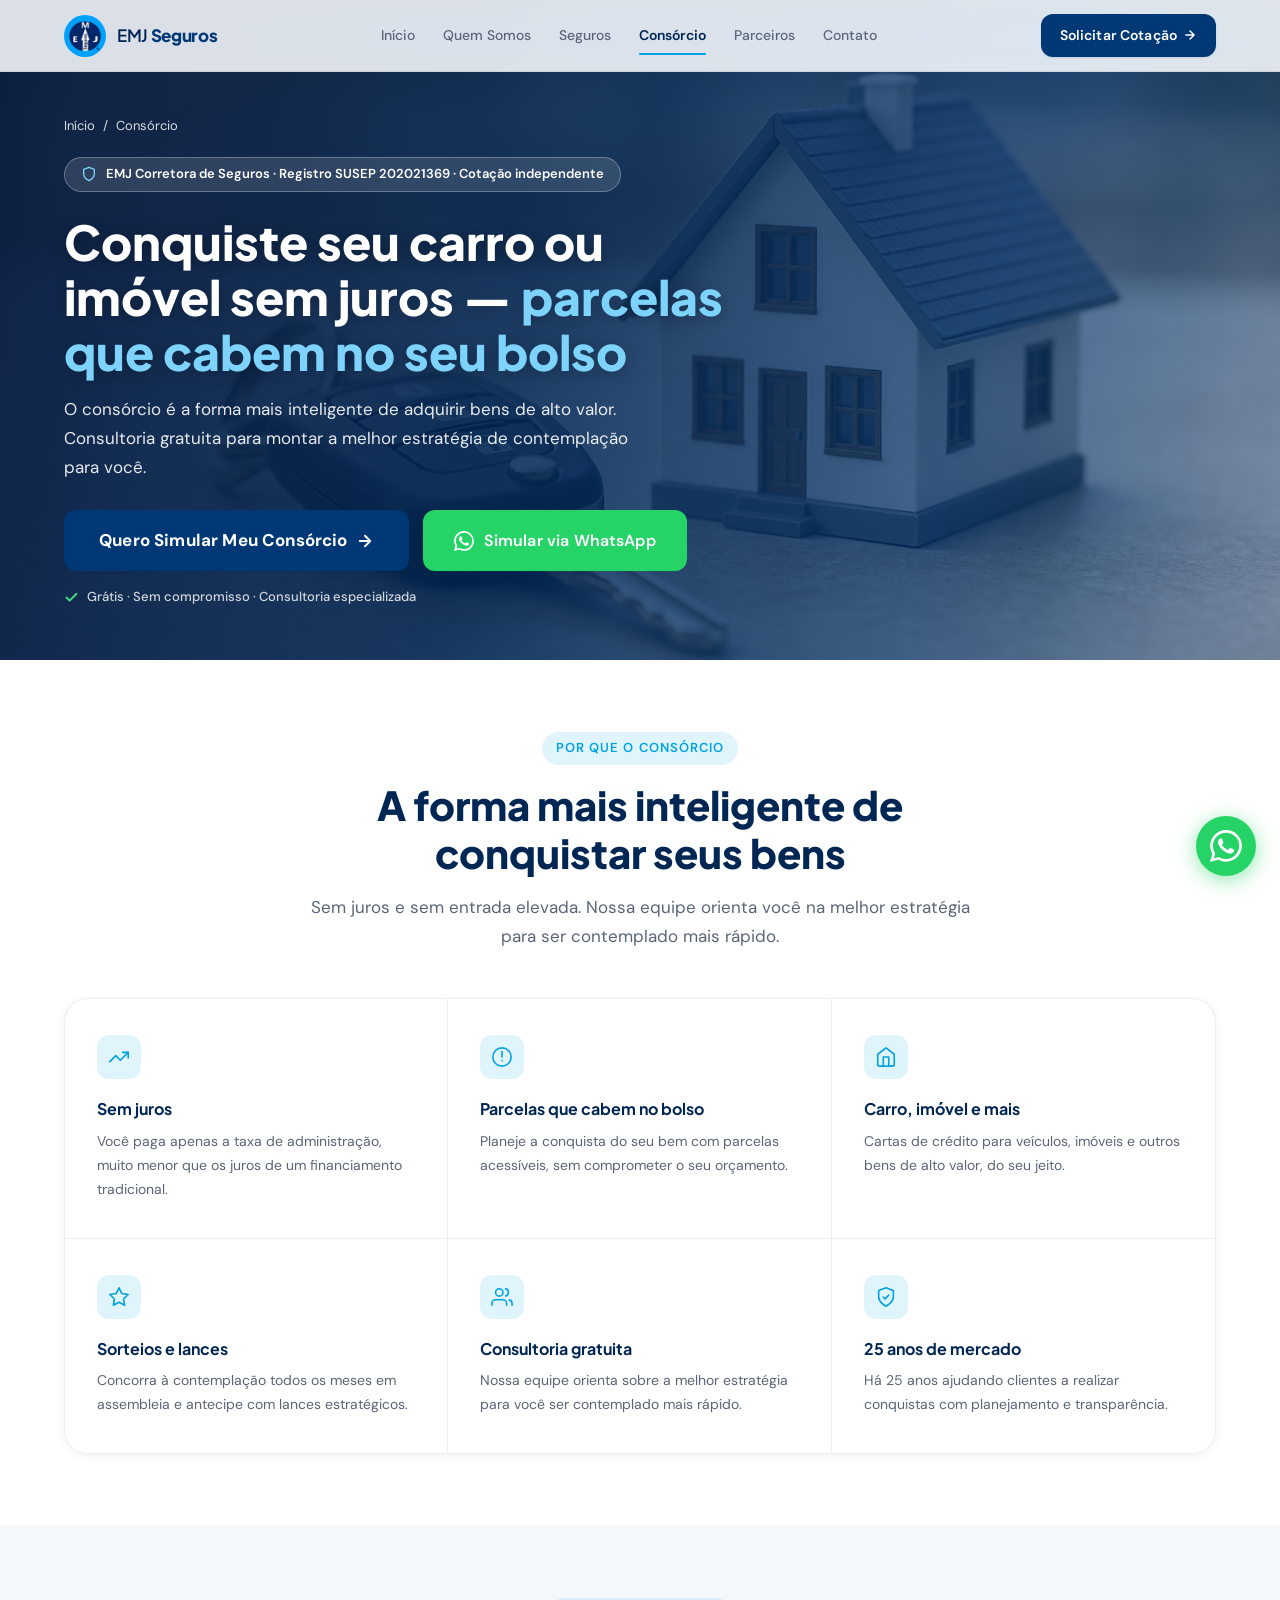
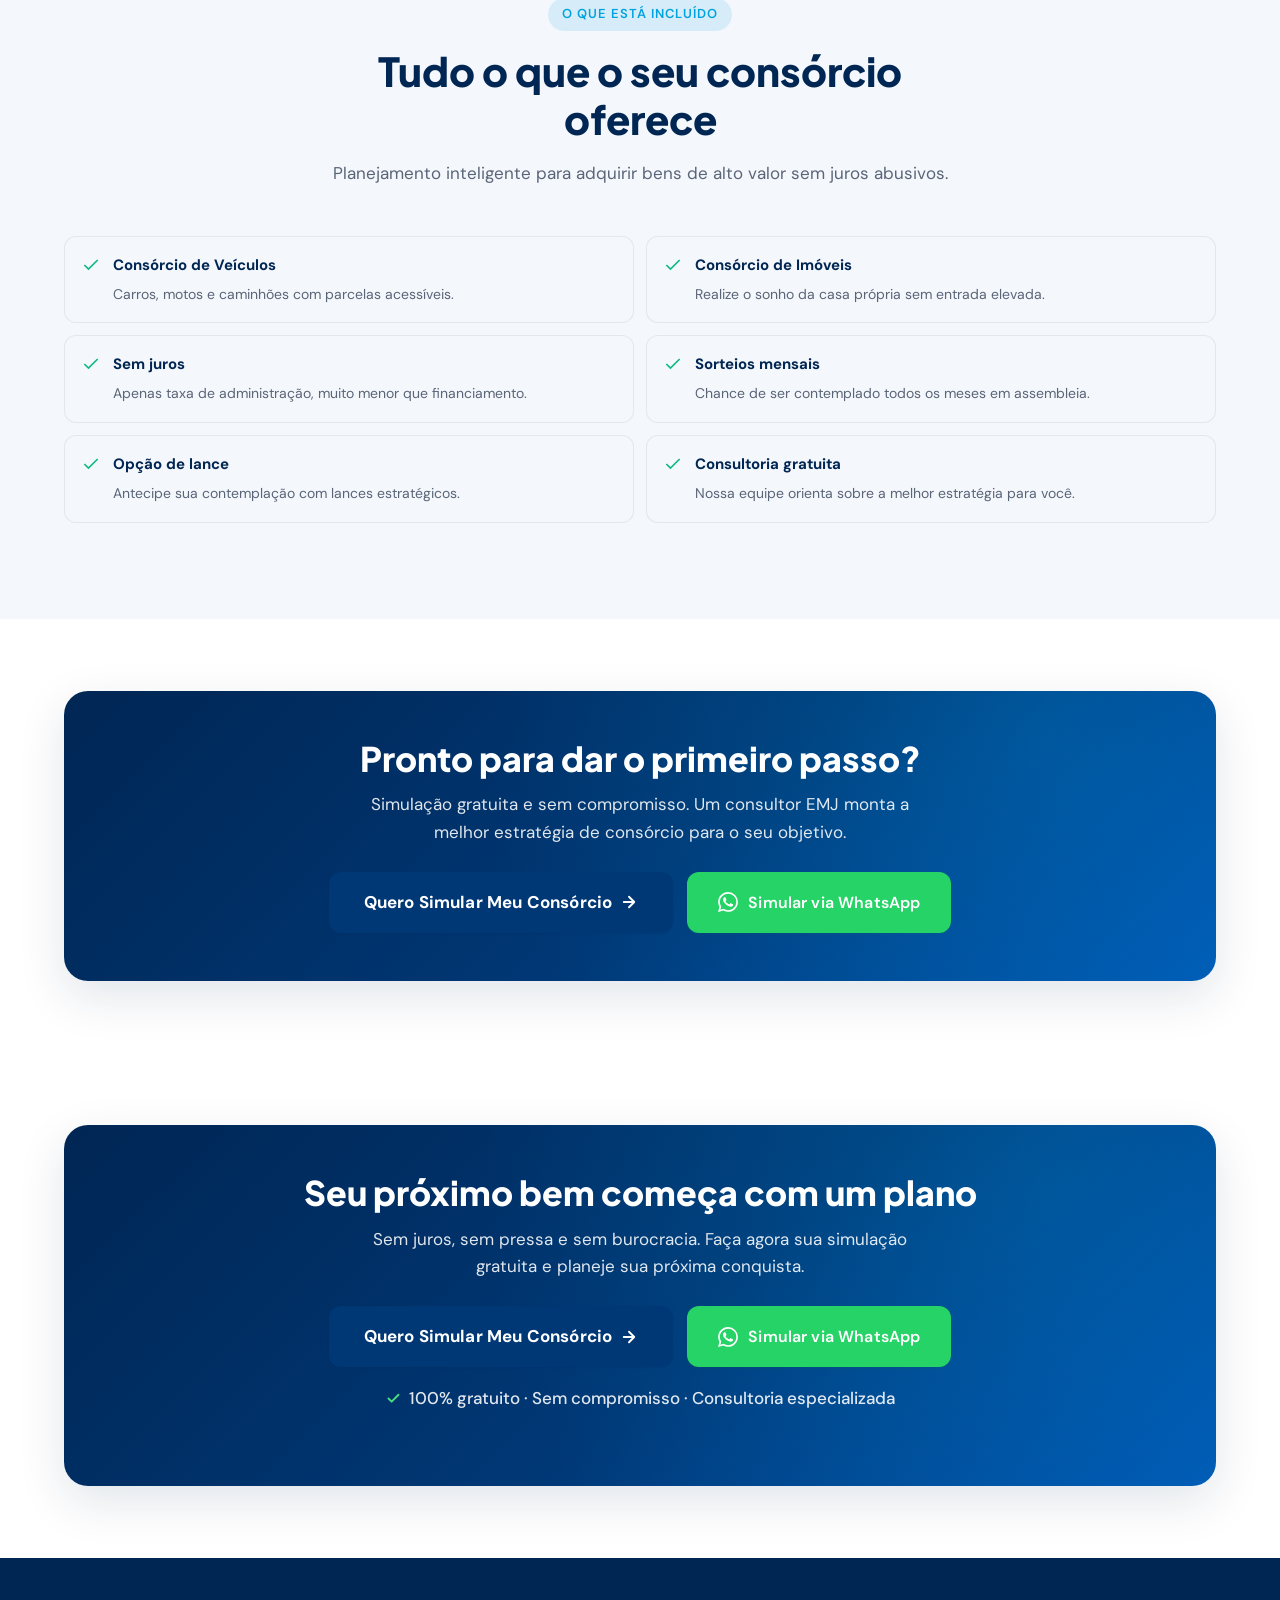
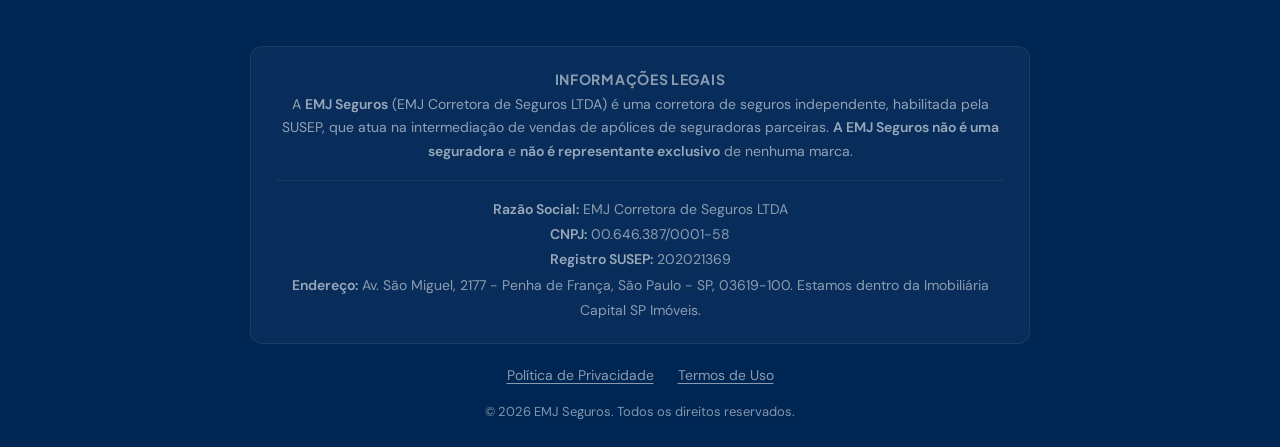
==== commit ac93d5db: "Redesenha a home e corrige o tempo de mercado divulgado no site. Home: navbar sólida no lugar da pil" ====
--- a/pages/consorcio.html
+++ b/pages/consorcio.html
@@ -149,8 +149,8 @@
           </article>
           <article class="diff-item">
             <div class="diff-icon"><svg width="22" height="22" viewBox="0 0 24 24" fill="none" stroke="currentColor" stroke-width="1.75" stroke-linecap="round" stroke-linejoin="round"><path d="M12 22s8-4 8-10V5l-8-3-8 3v7c0 6 8 10 8 10z"/><polyline points="9 12 11 14 15 10"/></svg></div>
-            <h3 class="diff-title">Desde 1988</h3>
-            <p class="diff-text">Desde 1988, ajudando clientes a realizar conquistas com planejamento e transparência.</p>
+            <h3 class="diff-title">25 anos de mercado</h3>
+            <p class="diff-text">Há 25 anos ajudando clientes a realizar conquistas com planejamento e transparência.</p>
           </article>
         </div>
       </div>
--- a/style.css
+++ b/style.css
@@ -33,11 +33,12 @@
   --radius-lg:   16px;
   --radius-xl:   24px;
   --radius-full: 9999px;
+  --radius-btn:  12px;
 
   --font-body:    'DM Sans', system-ui, sans-serif;
   --font-heading: 'Plus Jakarta Sans', system-ui, sans-serif;
 
-  --header-h:  84px;
+  --header-h:  72px;
   --transition: 0.3s cubic-bezier(0.4,0,0.2,1);
   --container: 1200px;
 }
@@ -84,148 +85,113 @@
 .btn {
   display: inline-flex; align-items: center; justify-content: center; gap: 8px;
   font-family: var(--font-body); font-size: 0.9375rem; font-weight: 600;
-  padding: 13px 26px; border-radius: var(--radius-full); border: 1.5px solid transparent;
-  cursor: pointer; transition: all 0.28s cubic-bezier(0.4,0,0.2,1);
-  white-space: nowrap; position: relative; overflow: hidden;
+  padding: 13px 26px; border-radius: var(--radius-btn); border: 1px solid transparent;
+  cursor: pointer; transition: all 0.22s cubic-bezier(0.4,0,0.2,1);
+  white-space: nowrap; position: relative;
   letter-spacing: 0.01em; text-decoration: none;
 }
 
-.btn::after {
-  content: ''; position: absolute; inset: 0;
-  background: linear-gradient(105deg, transparent 40%, rgba(255,255,255,0.18) 50%, transparent 60%);
-  transform: translateX(-100%); transition: transform 0.5s ease; pointer-events: none;
-}
-.btn:hover::after { transform: translateX(100%); }
-
 .btn-primary {
-  background: linear-gradient(to bottom, #0056b3 0%, #003876 100%);
-  color: #fff; border-color: transparent;
-  box-shadow: 0 1px 2px rgba(0,38,84,0.15), 0 4px 14px rgba(0,56,118,0.32), inset 0 1px 0 rgba(255,255,255,0.15);
+  background: var(--primary); color: #fff; border-color: transparent;
+  box-shadow: 0 1px 2px rgba(0,38,84,0.10);
 }
 .btn-primary:hover {
-  transform: translateY(-2px);
-  background: linear-gradient(to bottom, #0069d9 0%, #003876 100%);
-  box-shadow: 0 2px 4px rgba(0,38,84,0.10), 0 8px 24px rgba(0,56,118,0.42), inset 0 1px 0 rgba(255,255,255,0.18);
+  transform: translateY(-1px);
+  background: var(--primary-dark);
+  box-shadow: 0 6px 16px rgba(0,56,118,0.20);
 }
 .btn-primary:active {
   transform: translateY(0);
-  background: linear-gradient(to bottom, #004fa3 0%, #002e5e 100%);
-  box-shadow: 0 2px 8px rgba(0,56,118,0.28);
+  background: #001f45; box-shadow: none;
 }
 
 .btn-outline {
-  background: transparent; color: var(--primary); border-color: var(--primary);
-}
-.btn-outline:hover { background: var(--primary); color: #fff; box-shadow: 0 4px 14px rgba(0,56,118,0.25); }
+  background: transparent; color: var(--primary); border-color: var(--border-strong);
+}
+.btn-outline:hover {
+  background: var(--primary); color: #fff; border-color: var(--primary);
+  box-shadow: 0 6px 16px rgba(0,56,118,0.18);
+}
+
+/* Secundário claro — usado ao lado do CTA principal em fundos claros */
+.btn-soft {
+  background: var(--bg-white); color: var(--text); border-color: var(--border-strong);
+  box-shadow: var(--shadow-sm);
+}
+.btn-soft:hover {
+  transform: translateY(-1px); color: var(--primary); border-color: var(--primary);
+  box-shadow: 0 6px 16px rgba(0,38,84,0.10);
+}
 
 .btn-whatsapp {
-  background: linear-gradient(to bottom, #25d366 0%, #1da851 100%);
-  color: #fff; box-shadow: 0 4px 14px rgba(37,211,102,0.30);
+  background: #25d366; color: #fff;
+  box-shadow: 0 1px 2px rgba(15,120,60,0.14);
 }
 .btn-whatsapp:hover {
-  transform: translateY(-2px);
-  box-shadow: 0 6px 20px rgba(37,211,102,0.42);
-  background: linear-gradient(to bottom, #2ee870 0%, #17923f 100%);
+  transform: translateY(-1px);
+  background: #1da851;
+  box-shadow: 0 6px 16px rgba(37,211,102,0.28);
 }
 
 .btn-hero-ghost {
   background: rgba(255,255,255,0.12); color: #fff;
-  border: 1.5px solid rgba(255,255,255,0.5); backdrop-filter: blur(6px);
-}
-.btn-hero-ghost:hover { background: rgba(255,255,255,0.22); border-color: #fff; transform: translateY(-2px); }
+  border: 1px solid rgba(255,255,255,0.45); backdrop-filter: blur(6px);
+}
+.btn-hero-ghost:hover { background: rgba(255,255,255,0.22); border-color: #fff; transform: translateY(-1px); }
 
 .btn-sm  { padding: 9px 18px; font-size: 0.875rem; gap: 6px; }
-.btn-lg  { padding: 15px 32px; font-size: 1rem; gap: 10px; }
+.btn-lg  { padding: 15px 30px; font-size: 1rem; gap: 10px; }
 
 .btn svg { transition: transform 0.25s ease; flex-shrink: 0; }
-.btn:hover svg { transform: translateX(3px); }
-
-/* ── Header / Navbar flutuante ── */
+/* Só a seta à direita desliza; ícones à esquerda (ex.: WhatsApp) ficam parados */
+.btn:hover svg:last-child { transform: translateX(3px); }
+
+/* ── Header / Navbar sólida ── */
 .header {
   position: fixed;
-  top: 16px; left: 50%; transform: translateX(-50%);
+  top: 0; left: 0; right: 0;
   z-index: 1000;
-  width: calc(100% - 48px); max-width: 1220px; height: 72px;
-  background: rgba(0,10,36,0.52);
-  backdrop-filter: blur(20px); -webkit-backdrop-filter: blur(20px);
-  border: 1px solid rgba(255,255,255,0.13);
-  border-radius: 24px;
-  transition: all 0.4s cubic-bezier(0.4,0,0.2,1);
+  width: 100%; height: var(--header-h);
+  background: rgba(255,255,255,0.86);
+  backdrop-filter: blur(18px) saturate(180%); -webkit-backdrop-filter: blur(18px) saturate(180%);
+  border-bottom: 1px solid var(--border);
+  transition: background var(--transition), box-shadow var(--transition), border-color var(--transition);
 }
 .header.scrolled {
-  background: #fff;
-  backdrop-filter: none;
-  border-color: rgba(0,32,96,0.08);
-  box-shadow: 0 4px 6px rgba(0,32,96,0.04), 0 12px 32px rgba(0,32,96,0.11);
-  top: 12px;
-}
-
-/* Links no estado transparente (sobre o hero) */
-.header:not(.scrolled) .nav-link         { color: rgba(255,255,255,0.82); }
-.header:not(.scrolled) .nav-link:hover,
-.header:not(.scrolled) .nav-link.active  { color: #fff; background: rgba(255,255,255,0.11); }
-.header:not(.scrolled) .logo-text        { color: #fff; }
-.header:not(.scrolled) .logo-text strong { color: #93c5fd; }
-.header:not(.scrolled) .menu-toggle span { background: #fff; }
-.header:not(.scrolled) .header-cta {
-  background: rgba(255,255,255,0.14);
-  border: 1.5px solid rgba(255,255,255,0.42);
-  color: #fff; box-shadow: none;
-}
-.header:not(.scrolled) .header-cta:hover {
-  background: rgba(255,255,255,0.26);
-  border-color: rgba(255,255,255,0.75);
-}
-
-/* Separador decorativo entre logo e nav */
-.header:not(.scrolled) .logo-divider { background: rgba(255,255,255,0.2); }
-.header.scrolled       .logo-divider { background: rgba(0,32,96,0.12); }
+  background: rgba(255,255,255,0.95);
+  border-bottom-color: transparent;
+  box-shadow: 0 1px 2px rgba(0,32,96,0.05), 0 8px 28px rgba(0,32,96,0.07);
+}
 
 .header-inner {
   display: flex; align-items: center; justify-content: space-between;
-  height: 100%; padding: 0 8px 0 6px; gap: 16px;
-}
-
-/* ── Logo com destaque especial ── */
+  height: 100%; gap: 16px;
+}
+
+/* ── Logo ── */
 .logo {
-  display: flex; align-items: center; gap: 12px;
+  display: flex; align-items: center; gap: 11px;
   font-family: var(--font-heading); font-weight: 700;
   color: var(--primary); text-decoration: none;
   flex-shrink: 0;
 }
 
-/* Moldura ao redor do círculo da logo */
 .logo-frame {
   display: flex; align-items: center; justify-content: center;
-  width: 58px; height: 58px; border-radius: 50%; flex-shrink: 0;
-  overflow: hidden;
-  border: 2px solid rgba(255,255,255,0.35);
-  box-shadow: 0 0 0 3px rgba(147,197,253,0.22), 0 4px 16px rgba(0,0,0,0.32);
+  width: 42px; height: 42px; border-radius: 50%; flex-shrink: 0;
+  overflow: hidden; border: 0; box-shadow: none;
   background: #002060;
-  transition: box-shadow var(--transition), transform var(--transition);
-}
-.logo:hover .logo-frame {
-  box-shadow: 0 0 0 4px rgba(147,197,253,0.45), 0 6px 20px rgba(0,0,0,0.36);
-  transform: scale(1.05);
-}
-.header.scrolled .logo-frame {
-  border-color: rgba(0,32,96,0.18);
-  box-shadow: 0 0 0 3px rgba(0,32,96,0.10), 0 2px 12px rgba(0,32,96,0.18);
-}
+  transition: transform var(--transition);
+}
+.logo:hover .logo-frame { transform: scale(1.05); }
 
 .logo-img {
-  width: 58px; height: 58px; object-fit: cover; display: block;
-  transition: transform var(--transition);
-}
-
-/* Separador vertical logo | nav */
-.logo-divider {
-  width: 1px; height: 28px; flex-shrink: 0;
-  background: rgba(255,255,255,0.2);
-  margin: 0 4px;
-}
-
-.logo-text         { font-size: 1.1rem; color: var(--primary-dark); letter-spacing: -0.01em; }
+  width: 42px; height: 42px; object-fit: cover; display: block;
+}
+
+.logo-divider { display: none; }
+
+.logo-text         { font-size: 1.0625rem; color: var(--primary-dark); letter-spacing: -0.02em; font-weight: 600; }
 .logo-text strong  { font-weight: 800; color: var(--primary); }
 
 .logo-icon {
@@ -235,14 +201,23 @@
   color: #fff; font-size: 0.75rem; font-weight: 800; flex-shrink: 0;
 }
 
-.nav { display: flex; align-items: center; gap: 2px; }
+.nav { display: flex; align-items: center; gap: 4px; }
 
 .nav-link {
-  font-size: 0.8125rem; font-weight: 500; color: var(--text-muted);
-  padding: 6px 10px; border-radius: var(--radius-sm); transition: all var(--transition);
+  position: relative;
+  font-size: 0.875rem; font-weight: 500; color: var(--text-muted);
+  padding: 8px 12px; transition: color var(--transition);
   white-space: nowrap;
 }
-.nav-link:hover, .nav-link.active { color: var(--primary); background: var(--accent-soft); }
+/* Sublinhado fino no lugar do fundo pill */
+.nav-link::after {
+  content: ''; position: absolute; left: 12px; right: 12px; bottom: 0;
+  height: 2px; border-radius: 2px; background: var(--accent);
+  transform: scaleX(0); transition: transform 0.25s cubic-bezier(0.4,0,0.2,1);
+}
+.nav-link:hover { color: var(--primary); }
+.nav-link.active { color: var(--primary-dark); font-weight: 600; }
+.nav-link:hover::after, .nav-link.active::after { transform: scaleX(1); }
 
 .header-cta { flex-shrink: 0; }
 
@@ -258,64 +233,88 @@
 .menu-toggle.active span:nth-child(2) { opacity: 0; }
 .menu-toggle.active span:nth-child(3) { transform: rotate(-45deg) translate(5px,-5px); }
 
-/* ── Hero full-bleed ── */
+/* ── Hero full-bleed (imagem panorâmica + texto à esquerda) ── */
 .hero {
-  position: relative; min-height: 100vh;
-  display: flex; flex-direction: column; justify-content: center;
-  padding-top: var(--header-h); overflow: hidden;
-}
-.hero-bg-img { position: absolute; inset: 0; z-index: 0; }
-.hero-bg-img img { width: 100%; height: 100%; object-fit: cover; object-position: center 30%; }
+  position: relative; overflow: hidden;
+  margin-top: var(--header-h);
+  /* Hero + navbar ocupam exatamente uma tela */
+  min-height: calc(100vh - var(--header-h));
+  display: flex; align-items: center;
+  /* Folga extra embaixo para o texto nunca encostar no indicador de rolagem */
+  padding: 88px 0 108px;
+  background: var(--primary-dark);
+}
+
+.hero-bg { position: absolute; inset: 0; z-index: 0; }
+.hero-bg img { width: 100%; height: 100%; object-fit: cover; object-position: 70% 50%; }
+
+/* Escurece o lado do texto e preserva a família à direita */
 .hero-overlay {
   position: absolute; inset: 0; z-index: 1;
-  background: linear-gradient(105deg,
-    rgba(0,22,60,0.82) 0%, rgba(0,38,84,0.72) 35%,
-    rgba(0,56,118,0.45) 60%, rgba(0,56,118,0.10) 100%);
-}
-.hero-body {
-  position: relative; z-index: 2;
-  display: flex; flex-direction: column; justify-content: center;
-  min-height: calc(100vh - var(--header-h));
-  padding-top: 48px; padding-bottom: 80px;
-}
-.hero-content { max-width: 640px; }
-
-.hero-badge {
-  display: inline-flex; align-items: center; gap: 8px;
-  font-size: 0.8125rem; font-weight: 600; color: rgba(255,255,255,0.9);
-  background: rgba(255,255,255,0.15); backdrop-filter: blur(8px);
-  border: 1px solid rgba(255,255,255,0.25);
-  padding: 8px 16px; border-radius: var(--radius-full); margin-bottom: 24px;
+  background:
+    linear-gradient(100deg,
+      rgba(0,20,54,0.90) 0%, rgba(0,30,72,0.80) 30%,
+      rgba(0,45,98,0.44) 56%, rgba(0,56,118,0.10) 78%, rgba(0,56,118,0.02) 100%),
+    linear-gradient(to top, rgba(0,20,54,0.34) 0%, rgba(0,20,54,0) 42%);
+}
+
+.hero-body { position: relative; z-index: 2; }
+.hero-content { max-width: 620px; }
+
+.hero-kicker {
+  font-size: 0.8125rem; font-weight: 600; color: rgba(255,255,255,0.72);
+  letter-spacing: 0.14em; text-transform: uppercase;
+  margin-bottom: 18px;
   animation: fadeInUp 0.6s ease forwards;
 }
-.hero-badge-dot { width: 8px; height: 8px; background: #4ade80; border-radius: 50%; animation: pulse 2s infinite; }
 
 .hero-title {
   font-family: var(--font-heading);
-  font-size: clamp(2rem,5vw,3.5rem); font-weight: 800; line-height: 1.15;
-  color: #fff; margin-bottom: 20px;
-  text-shadow: 0 2px 16px rgba(0,0,0,0.3);
+  font-size: clamp(2.5rem,5.6vw,4.25rem); font-weight: 800; line-height: 1.02;
+  letter-spacing: -0.035em; text-transform: uppercase;
+  color: #fff; margin-bottom: 22px;
+  text-shadow: 0 2px 24px rgba(0,16,44,0.35);
   animation: fadeInUp 0.6s ease 0.1s forwards; opacity: 0;
 }
 .hero-title span { color: #7dd3fc; }
 
 .hero-text {
-  font-size: 1.125rem; color: rgba(255,255,255,0.85); line-height: 1.75; margin-bottom: 36px;
+  font-size: 1.0625rem; color: rgba(255,255,255,0.86); line-height: 1.7;
+  margin-bottom: 34px; max-width: 520px;
   animation: fadeInUp 0.6s ease 0.2s forwards; opacity: 0;
 }
 .hero-actions {
-  display: flex; flex-wrap: wrap; gap: 16px; margin-bottom: 40px;
+  display: flex; flex-wrap: wrap; gap: 12px; margin-bottom: 34px;
   animation: fadeInUp 0.6s ease 0.3s forwards; opacity: 0;
 }
 .hero-trust {
-  display: flex; flex-wrap: wrap; gap: 20px;
+  display: flex; flex-wrap: wrap; gap: 12px 24px;
+  padding-top: 24px; border-top: 1px solid rgba(255,255,255,0.18);
   animation: fadeInUp 0.6s ease 0.4s forwards; opacity: 0;
 }
 .hero-trust-item {
   display: flex; align-items: center; gap: 7px;
-  font-size: 0.8125rem; font-weight: 500; color: rgba(255,255,255,0.75);
-}
-.hero-trust-item svg { flex-shrink: 0; opacity: 0.9; }
+  font-size: 0.8125rem; font-weight: 500; color: rgba(255,255,255,0.78);
+}
+.hero-trust-item svg { flex-shrink: 0; color: #7dd3fc; }
+
+/* Indicador de rolagem — dá o sinal de que há conteúdo abaixo da dobra */
+.hero-scroll {
+  position: absolute; z-index: 2;
+  left: 50%; bottom: 28px; transform: translateX(-50%);
+  display: flex; flex-direction: column; align-items: center; gap: 8px;
+  font-size: 0.6875rem; font-weight: 600; letter-spacing: 0.14em; text-transform: uppercase;
+  color: rgba(255,255,255,0.62);
+  transition: color var(--transition);
+  animation: fadeInUp 0.6s ease 0.6s forwards; opacity: 0;
+}
+.hero-scroll:hover { color: #fff; }
+.hero-scroll svg { animation: scrollBob 2.2s ease-in-out infinite; }
+
+@keyframes scrollBob {
+  0%, 100% { transform: translateY(0); }
+  50%      { transform: translateY(5px); }
+}
 
 /* ── Cards ── */
 .cards-grid { display: grid; grid-template-columns: repeat(auto-fill,minmax(280px,1fr)); gap: 24px; }
@@ -573,13 +572,16 @@
   min-width: 160px; min-height: 90px;
   transition: all var(--transition); flex-shrink: 0; box-shadow: var(--shadow-sm);
 }
-.partner-logo:hover { transform: translateY(-4px); box-shadow: var(--shadow-md); border-color: var(--accent); }
+.partner-logo:hover { transform: translateY(-4px); box-shadow: var(--shadow-md); border-color: var(--border-strong); }
 
 .partner-logo img {
   max-width: 130px; max-height: 56px;
   width: auto; height: auto;
   object-fit: contain;
-}
+  filter: grayscale(1); opacity: 0.5;
+  transition: filter var(--transition), opacity var(--transition);
+}
+.partner-logo:hover img { filter: grayscale(0); opacity: 1; }
 
 /* ── Contact / Form ── */
 .contact { background: linear-gradient(180deg,var(--bg) 0%,#e8f2fa 100%); }
@@ -893,18 +895,33 @@
 @media (max-width: 1024px) {
   .about-grid, .contact-wrapper, .content-grid { grid-template-columns: 1fr; }
   .footer-grid { grid-template-columns: repeat(2,1fr); }
+
+  /* Em tablet/celular o hero volta a ser banner: uma tela cheia empurraria
+     todo o conteúdo para baixo da dobra */
+  .hero { min-height: clamp(460px, 66vh, 600px); padding: 64px 0; }
+  .hero-bg img { object-position: 76% 50%; }
+  .hero-content { max-width: 560px; }
+  .hero-scroll { display: none; }
+}
+
+/* Notebooks de tela baixa: comprime o hero para tudo caber sem rolagem */
+@media (min-width: 1025px) and (max-height: 760px) {
+  .hero { padding: 56px 0 76px; }
+  .hero-title { font-size: clamp(2.25rem,4.2vw,3.25rem); }
+  .hero-text { margin-bottom: 26px; }
+  .hero-actions { margin-bottom: 26px; }
+  .hero-scroll { bottom: 16px; }
 }
 
 @media (max-width: 1100px) {
-  .header { top: 10px; width: calc(100% - 24px); height: 64px; border-radius: 18px; }
-  .header.scrolled { top: 8px; }
-  .logo-frame { width: 48px !important; height: 48px !important; }
-  .logo-img   { width: 48px !important; height: 48px !important; }
-  .logo-divider { display: none; }
+  :root { --header-h: 64px; }
+
+  .logo-frame { width: 40px !important; height: 40px !important; }
+  .logo-img   { width: 40px !important; height: 40px !important; }
 
   .nav {
     position: fixed;
-    top: calc(10px + 60px + 8px);
+    top: calc(var(--header-h) + 8px);
     left: 12px; right: 12px;
     background: rgba(255,255,255,0.97);
     backdrop-filter: blur(20px); -webkit-backdrop-filter: blur(20px);
@@ -919,6 +936,7 @@
   .nav .nav-link        { color: var(--text-muted) !important; width: 100%; padding: 12px 16px; border-radius: var(--radius-md); font-size: 0.9375rem; }
   .nav .nav-link:hover,
   .nav .nav-link.active { color: var(--primary) !important; background: var(--accent-soft) !important; }
+  .nav .nav-link::after { display: none; }
 
   .menu-toggle { display: flex; }
   .header-cta  { display: none; }
@@ -927,7 +945,6 @@
 }
 
 @media (max-width: 768px) {
-  :root { --header-h: 84px; }
   .section { padding: 64px 0; }
   .stats-grid { grid-template-columns: 1fr 1fr; }
   .footer-grid { grid-template-columns: 1fr; }
@@ -939,8 +956,20 @@
 
 @media (min-width: 1101px) { .nav .btn-mobile-cta { display: none; } }
 
+/* No celular a família fica muito recortada pelo crop, então o overlay
+   passa a ser vertical para garantir contraste do texto em toda a largura */
+@media (max-width: 640px) {
+  .hero { min-height: 0; padding: 56px 0 60px; }
+  .hero-bg img { object-position: 66% 45%; }
+  .hero-overlay {
+    background: linear-gradient(180deg,
+      rgba(0,20,54,0.86) 0%, rgba(0,26,66,0.76) 52%, rgba(0,30,72,0.84) 100%);
+  }
+  .hero-kicker { letter-spacing: 0.10em; }
+}
+
 @media (max-width: 480px) {
-  .hero-title    { font-size: 1.875rem; }
+  .hero-title    { font-size: 2.125rem; }
   .hero-actions  { flex-direction: column; }
   .hero-actions .btn { width: 100%; }
   .stats-grid { grid-template-columns: 1fr; }
